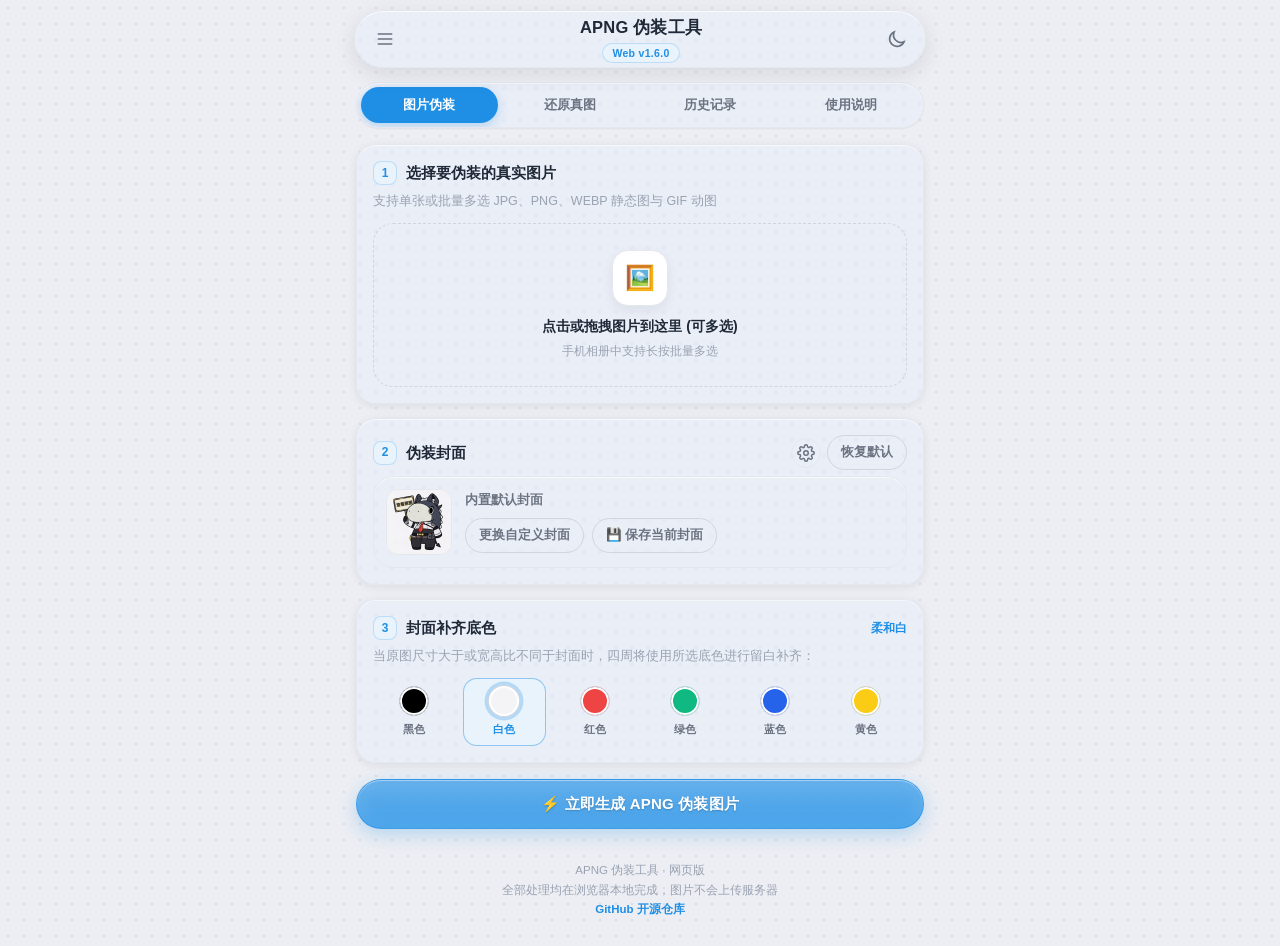
==== web/index.html @ 9ab97218 "feat(web): 高级编码添加图片改为拖拽上传框 - 高级编码输入图片改用统一的大框交互（点击或拖拽多选），与光棱解码等页一致 - 追加图片默认灰度窗口接续上一张（上限+5），列表缩略图与参数编辑" ====
﻿<!DOCTYPE html>
<html lang="zh-CN">
<head>
  <meta charset="UTF-8">
  <meta name="viewport" content="width=device-width, initial-scale=1.0, maximum-scale=1.0, user-scalable=no">
  <title>APNG 图片伪装工具 - 前端网页版</title>
  <meta name="theme-color" content="#2563EB">
  <script>
    (function () {
      var saved = null;
      try { saved = localStorage.getItem("png_web_theme"); } catch (e) {}
      var dark = saved ? saved === "dark" : window.matchMedia("(prefers-color-scheme: dark)").matches;
      document.documentElement.classList.toggle("dark", !!dark);
    })();
  </script>
  <link rel="stylesheet" href="css/style.css?v=1.6.0.3">
</head>
<body>

<div class="app-container">
  <!-- 头部 -->
  <header class="app-header">
    <div class="app-header-inner">
      <button id="btn-menu-more" class="icon-btn" aria-label="更多功能" aria-haspopup="true" aria-expanded="false">
        <svg viewBox="0 0 24 24" width="20" height="20" fill="none" stroke="currentColor" stroke-width="2" stroke-linecap="round"><path d="M4 6h16M4 12h16M4 18h16"/></svg>
      </button>
      <div class="app-head-center">
        <div class="app-title">APNG 伪装工具</div>
        <div class="app-badge">Web v1.6.0</div>
      </div>
      <div class="app-header-actions">
        <button id="btn-header-home" class="icon-btn" aria-label="回到主页" title="回到主页" hidden>
          <svg viewBox="0 0 24 24" width="20" height="20" fill="none" stroke="currentColor" stroke-width="2" stroke-linecap="round" stroke-linejoin="round"><path d="M3 10.5L12 3l9 7.5"/><path d="M5 9.5V21h14V9.5"/><path d="M10 21v-6h4v6"/></svg>
        </button>
        <button id="btn-theme" class="icon-btn" aria-label="切换夜间模式">
          <svg class="icon-sun" viewBox="0 0 24 24" width="20" height="20" fill="none" stroke="currentColor" stroke-width="2" stroke-linecap="round"><circle cx="12" cy="12" r="4"/><path d="M12 3v2m0 14v2M3 12h2m14 0h2M6.3 6.3l1.4 1.4m8.6 8.6l1.4 1.4M17.7 6.3l-1.4 1.4M7.7 17.7l-1.4 1.4"/></svg>
          <svg class="icon-moon" viewBox="0 0 24 24" width="20" height="20" fill="none" stroke="currentColor" stroke-width="2" stroke-linecap="round"><path d="M20.4 15.4A9 9 0 1 1 8.6 3.6a9 9 0 0 0 11.8 11.8z"/></svg>
        </button>
      </div>
    </div>
  </header>

  <!-- 更多功能菜单 -->
  <div id="menu-more" class="menu-sheet" hidden>
    <div class="menu-sheet-title">更多功能</div>
    <button class="menu-item" data-tab="page-split">
      <span class="menu-item-icon"><svg viewBox="0 0 24 24" width="18" height="18" fill="none" stroke="currentColor" stroke-width="2" stroke-linecap="round"><rect x="3" y="3" width="18" height="18" rx="2"/><path d="M9 3v18M15 3v18"/></svg></span>
      <span class="menu-item-text"><strong>拆解动图</strong><em>把 GIF 逐帧拆成 PNG</em></span>
    </button>
    <button class="menu-item" data-tab="page-chaos">
      <span class="menu-item-icon"><svg viewBox="0 0 24 24" width="18" height="18" fill="none" stroke="currentColor" stroke-width="2" stroke-linecap="round"><path d="M4 4h6v6H4zM14 4h6v6h-6zM4 14h6v6H4zM14 14h6v6h-6z"/></svg></span>
      <span class="menu-item-text"><strong>图片混淆</strong><em>曲线置换混淆，可无损还原</em></span>
    </button>
    <button class="menu-item" data-tab="page-clean">
      <span class="menu-item-icon"><svg viewBox="0 0 24 24" width="18" height="18" fill="none" stroke="currentColor" stroke-width="2" stroke-linecap="round" stroke-linejoin="round"><path d="M3 6h18"/><path d="M8 6V4h8v2"/><path d="M6 6l1 14h10l1-14"/><path d="M10 11v5M14 11v5"/></svg></span>
      <span class="menu-item-text"><strong>信息处理</strong><em>抹除/查看元数据与 NovelAI 提示词</em></span>
    </button>
    <button class="menu-item" data-tab="page-weathering">
      <span class="menu-item-icon"><svg viewBox="0 0 24 24" width="18" height="18" fill="none" stroke="currentColor" stroke-width="2" stroke-linecap="round" stroke-linejoin="round"><path d="M12 3c.5 2.5-1.5 4.5-3 6-1.7 1.7-3 3.2-3 5.5A6 6 0 0 0 12 21a6 6 0 0 0 6-6.5c0-2.3-1.3-3.8-3-5.5-1.5-1.5-3.5-3.5-3-6z"/></svg></span>
      <span class="menu-item-text"><strong>电子包浆</strong><em>一键做旧，仿老图泛绿噪点效果</em></span>
    </button>
    <button class="menu-item" data-tab="page-merge">
      <span class="menu-item-icon"><svg viewBox="0 0 24 24" width="18" height="18" fill="none" stroke="currentColor" stroke-width="2" stroke-linecap="round" stroke-linejoin="round"><rect x="3" y="3" width="7" height="18" rx="1.5"/><rect x="14" y="3" width="7" height="18" rx="1.5"/></svg></span>
      <span class="menu-item-text"><strong>图片处理</strong><em>拼接 / 网格 / 九宫格切图 / 覆盖 / 证件照</em></span>
    </button>
    <button class="menu-item" data-tab="page-classic">
      <span class="menu-item-icon"><svg viewBox="0 0 24 24" width="18" height="18" fill="none" stroke="currentColor" stroke-width="2" stroke-linecap="round" stroke-linejoin="round"><circle cx="12" cy="12" r="9"/><path d="M12 3a9 9 0 0 1 0 18z" fill="currentColor" stroke="none"/></svg></span>
      <span class="menu-item-text"><strong>经典幻影</strong><em>黑白幻影 / 光棱解码 / 多图阈值编码</em></span>
    </button>
    <button class="menu-item" data-tab="page-md5">
      <span class="menu-item-icon"><svg viewBox="0 0 24 24" width="18" height="18" fill="none" stroke="currentColor" stroke-width="2" stroke-linecap="round" stroke-linejoin="round"><path d="M14 3v6h6"/><path d="M14 3H6a2 2 0 0 0-2 2v14a2 2 0 0 0 2 2h12a2 2 0 0 0 2-2V9z"/><path d="M9 13h6M9 17h6"/></svg></span>
      <span class="menu-item-text"><strong>图片工具</strong><em>MD5 增改 / 图片压缩 / 格式转换</em></span>
    </button>
  </div>

  <!-- Tab 栏（主 Tab / 功能模式两种状态） -->
  <div class="tab-container">
    <div class="tab-bar" id="main-tab-bar">
      <button class="tab-btn active" data-tab="page-disguise">图片伪装</button>
      <button class="tab-btn" data-tab="page-restore">还原真图</button>
      <button class="tab-btn" data-tab="page-history">历史记录</button>
      <button class="tab-btn" data-tab="page-help">使用说明</button>
    </div>
    <div class="tab-bar feature-bar" id="feature-tab-bar" hidden>
      <div class="feature-bar-title" id="txt-feature-name"><span class="feature-name-wrap"><span class="feature-name-emoji" id="txt-feature-emoji"></span><span id="txt-feature-text">功能</span></span></div>
      <div class="segmented feature-sub-tabs" id="merge-sub-tabs" hidden>
        <button class="segmented-btn" data-sub="merge">图片拼接</button>
        <button class="segmented-btn" data-sub="gridmerge">网格拼接</button>
        <button class="segmented-btn" data-sub="grid">九宫格切图</button>
        <button class="segmented-btn" data-sub="overlay">覆盖图片</button>
        <button class="segmented-btn" data-sub="idphoto">相片处理</button>
        <button class="segmented-btn" data-sub="md5hash">MD5 哈希</button>
        <button class="segmented-btn" data-sub="imgcompress">图片压缩</button>
        <button class="segmented-btn" data-sub="imgconvert">格式转换</button>
        <button class="segmented-btn" data-clsub="mirage">经典幻影</button>
        <button class="segmented-btn" data-clsub="encode">光棱制作</button>
        <button class="segmented-btn" data-clsub="decode">光棱解码</button>
        <button class="segmented-btn" data-clsub="advanced">高级编码</button>
      </div>
    </div>
  </div>

  <!-- 内容区 -->
  <main class="content-area">

    <!-- PAGE 1: 图片伪装 -->
    <section id="page-disguise" class="tab-page active">
      <!-- 1. 选择真实图片 -->
      <div class="card">
        <div class="card-title"><span class="step-badge">1</span><span class="title-text">选择要伪装的真实图片</span></div>
        <div class="card-desc">支持单张或批量多选 JPG、PNG、WEBP 静态图与 GIF 动图</div>
        <div class="upload-box" id="box-src-upload">
          <input type="file" id="input-src-images" accept="image/*" multiple style="display: none;">
          <div class="upload-icon">🖼️</div>
          <div class="upload-text">点击或拖拽图片到这里 (可多选)</div>
          <div class="upload-hint">手机相册中支持长按批量多选</div>
          <img id="img-src-preview" class="file-preview-img" alt="原图预览">
        </div>
        <div id="badge-src-info" class="file-info-badge"></div>
      </div>

      <!-- 2. 伪装封面设置 -->
      <div class="card">
        <div class="card-title">
          <span class="step-badge">2</span>
          <span class="title-text">伪装封面</span>
          <span class="title-actions">
            <button id="btn-cover-settings" class="icon-btn-sm" aria-label="封面设置" aria-haspopup="true" aria-expanded="false" title="封面设置">
              <svg viewBox="0 0 24 24" width="18" height="18" fill="none" stroke="currentColor" stroke-width="2" stroke-linecap="round" stroke-linejoin="round"><circle cx="12" cy="12" r="3"/><path d="M19.4 15a1.65 1.65 0 0 0 .33 1.82l.06.06a2 2 0 1 1-2.83 2.83l-.06-.06a1.65 1.65 0 0 0-1.82-.33 1.65 1.65 0 0 0-1 1.51V21a2 2 0 0 1-4 0v-.09A1.65 1.65 0 0 0 9 19.4a1.65 1.65 0 0 0-1.82.33l-.06.06a2 2 0 1 1-2.83-2.83l.06-.06a1.65 1.65 0 0 0 .33-1.82 1.65 1.65 0 0 0-1.51-1H3a2 2 0 0 1 0-4h.09A1.65 1.65 0 0 0 4.6 9a1.65 1.65 0 0 0-.33-1.82l-.06-.06a2 2 0 1 1 2.83-2.83l.06.06a1.65 1.65 0 0 0 1.82.33H9a1.65 1.65 0 0 0 1-1.51V3a2 2 0 0 1 4 0v.09a1.65 1.65 0 0 0 1 1.51 1.65 1.65 0 0 0 1.82-.33l.06-.06a2 2 0 1 1 2.83 2.83l-.06.06a1.65 1.65 0 0 0-.33 1.82V9a1.65 1.65 0 0 0 1.51 1H21a2 2 0 0 1 0 4h-.09a1.65 1.65 0 0 0-1.51 1z"/></svg>
            </button>
            <button id="btn-reset-cover" class="btn-outline">恢复默认</button>
          </span>
        </div>
        <div class="cover-row">
          <img id="img-cover-thumb" class="cover-thumb" src="assets/default_cover.png" alt="封面">
          <div class="cover-info">
            <div id="txt-cover-status" class="cover-status">内置默认封面</div>
            <div class="cover-btns">
              <input type="file" id="input-custom-cover" accept="image/*" style="display: none;">
              <button id="btn-pick-cover" class="btn-outline">更换自定义封面</button>
              <button id="btn-save-cover" class="btn-outline">💾 保存当前封面</button>
            </div>
          </div>
        </div>

        <!-- 封面设置浮层 -->
        <div id="cover-settings-pop" class="cover-settings-pop" hidden>
          <div class="cover-settings-head">
            <span class="cover-settings-title">封面设置</span>
            <button id="btn-cover-settings-close" class="icon-btn-sm" aria-label="关闭" title="关闭">
              <svg viewBox="0 0 24 24" width="16" height="16" fill="none" stroke="currentColor" stroke-width="2.2" stroke-linecap="round"><path d="M6 6l12 12M18 6L6 18"/></svg>
            </button>
          </div>
          <div class="switch-row">
            <span class="switch-row-text">
              <span class="switch-row-title">防吞<button type="button" class="switch-row-badge" id="btn-anti-swallow-info" title="查看实现原理">测试功能</button></span>
              <span class="switch-row-desc">让每次生成的封面略有不同，降低被聊天软件判重"吞图"的概率。若无效请去 GitHub 仓库反馈。</span>
            </span>
            <span class="switch">
              <input type="checkbox" id="chk-anti-swallow">
              <span class="switch-slider"></span>
            </span>
          </div>
          <div class="switch-row">
            <span class="switch-row-text">
              <span class="switch-row-title">保留原图元数据</span>
              <span class="switch-row-desc">保留 EXIF 拍摄信息 / 位置 / NovelAI 提示词参数（默认去除）。</span>
            </span>
            <span class="switch">
              <input type="checkbox" id="chk-keep-meta">
              <span class="switch-slider"></span>
            </span>
          </div>
        </div>
      </div>

      <!-- 3. 补齐底色设置 -->
      <div class="card">
        <div class="card-title">
          <span class="step-badge">3</span>
          <span class="title-text">封面补齐底色</span>
          <span id="txt-selected-color-name" style="color: var(--primary); font-size: 12px; font-weight: 700;">柔和白</span>
        </div>
        <div class="card-desc">当原图尺寸大于或宽高比不同于封面时，四周将使用所选底色进行留白补齐：</div>
        <div class="color-selector">
          <div class="color-item" data-color="#000000" data-name="纯黑色" data-key="black">
            <div class="color-dot" style="background: #000000;"></div>
            <div class="color-label">黑色</div>
          </div>
          <div class="color-item selected" data-color="#f4f4f6" data-name="柔和白" data-key="white">
            <div class="color-dot" style="background: #f4f4f6;"></div>
            <div class="color-label">白色</div>
          </div>
          <div class="color-item" data-color="#EF4444" data-name="喜庆红" data-key="red">
            <div class="color-dot" style="background: #EF4444;"></div>
            <div class="color-label">红色</div>
          </div>
          <div class="color-item" data-color="#10B981" data-name="护眼绿" data-key="green">
            <div class="color-dot" style="background: #10B981;"></div>
            <div class="color-label">绿色</div>
          </div>
          <div class="color-item" data-color="#2563EB" data-name="经典蓝" data-key="blue">
            <div class="color-dot" style="background: #2563EB;"></div>
            <div class="color-label">蓝色</div>
          </div>
          <div class="color-item" data-color="#FACC15" data-name="明亮黄" data-key="yellow">
            <div class="color-dot" style="background: #FACC15;"></div>
            <div class="color-label">黄色</div>
          </div>
        </div>
      </div>

      <!-- 伪装按钮 -->
      <button id="btn-do-disguise" class="btn-primary-large">⚡ 立即生成 APNG 伪装图片</button>

      <!-- 伪装结果展示 -->
      <div id="card-disguise-result" class="card result-card">
        <div class="card-title" id="txt-disguise-title">🎉 伪装生成成功 (双重视角预览)</div>
        <div class="preview-grid">
          <div class="preview-box">
            <div class="preview-box-title">对方视角(聊天列表/缩略图)</div>
            <img id="img-result-cover" class="preview-img" alt="对方视角">
          </div>
          <div class="preview-box">
            <div class="preview-box-title">真实内容(点开/还原所见)</div>
            <img id="img-result-real" class="preview-img" alt="真实内容">
          </div>
        </div>
        <div id="txt-disguise-summary" class="card-desc" style="margin-top: 10px; margin-bottom: 0;"></div>
        <div class="action-row">
          <button id="btn-download-disguise" class="btn-primary-large" style="margin-top: 0;">💾 全部下载保存</button>
          <button id="btn-share-disguise" class="btn-outline">🚀 调用系统分享</button>
        </div>
      </div>
    </section>

    <!-- PAGE 2: 还原真图 -->
    <section id="page-restore" class="tab-page">
      <div class="card">
        <div class="card-title"><span class="step-badge">1</span><span class="title-text">选择收到的伪装图片</span></div>
        <div class="card-desc">选择在聊天软件中保存下来的伪装 .png 文件进行提取还原</div>
        <div class="upload-box" id="box-restore-upload">
          <input type="file" id="input-restore-images" accept="image/*" multiple style="display: none;">
          <div class="upload-icon">🔍</div>
          <div class="upload-text">点击或拖拽伪装文件到这里</div>
          <div class="upload-hint">支持一次性选择多个伪装图片文件批量提取</div>
          <img id="img-restore-src-preview" class="file-preview-img" alt="已选预览">
        </div>
        <div id="badge-restore-info" class="file-info-badge"></div>
      </div>

      <!-- 还原按钮 -->
      <button id="btn-do-restore" class="btn-primary-large">🔍 立即还原真实图片 / 动图</button>

      <!-- 还原结果展示 -->
      <div id="card-restore-result" class="card result-card">
        <div class="card-title" id="txt-restore-title">✨ 成功提取还原真实图片</div>
        <div style="text-align: center; margin-top: 10px;">
          <img id="img-restored-preview" class="preview-img zoomable" style="height: 200px;" alt="还原真图" title="点击查看大图">
        </div>
        <div id="txt-restore-summary" class="card-desc" style="margin-top: 10px; margin-bottom: 0;"></div>
        <div class="action-row">
          <button id="btn-download-restored" class="btn-primary-large" style="margin-top: 0;">💾 全部下载到本地</button>
          <button id="btn-share-restored" class="btn-outline">🚀 调用系统分享</button>
        </div>

        <!-- 附带：伪装图封面 -->
        <div id="restore-cover-section" class="restore-cover-section">
          <div class="restore-cover-head">
            <span class="restore-cover-title">伪装封面</span>
            <span class="restore-cover-hint">这张伪装图对外显示的封面图 · 点图可看大图</span>
          </div>
          <div class="restore-cover-body">
            <img id="img-restore-cover" class="restore-cover-thumb zoomable" alt="伪装封面" title="点击查看大图">
            <button id="btn-download-cover" class="btn-outline">💾 保存封面图</button>
          </div>
        </div>
      </div>
    </section>

    <!-- PAGE 3: 拆解动图 -->
    <section id="page-split" class="tab-page">
      <div class="card">
        <div class="card-title"><span class="step-badge">1</span><span class="title-text">拆解 GIF 动图</span></div>
        <div class="card-desc">将 GIF 动图逐帧拆解为 PNG 图片，可一键保存全部帧</div>
        <div class="upload-box" id="box-split-upload">
          <input type="file" id="input-split-images" accept="image/gif,.gif" multiple style="display: none;">
          <div class="upload-icon">🎞️</div>
          <div class="upload-text">点击或拖拽 GIF 动图到这里</div>
          <div class="upload-hint">支持一次性选择多个 GIF 动图批量拆解</div>
          <img id="img-split-src-preview" class="file-preview-img" alt="动图预览">
        </div>
        <div id="badge-split-info" class="file-info-badge"></div>
      </div>

      <button id="btn-do-split" class="btn-primary-large">✂️ 立即拆解 GIF 动图</button>

      <div id="card-split-result" class="card result-card">
        <div class="card-title" id="txt-split-title">✂️ 动图拆解完成</div>
        <div id="split-frame-grid" class="split-frame-grid"></div>
        <div id="txt-split-summary" class="card-desc" style="margin-top: 10px; margin-bottom: 0;"></div>
        <div class="action-row">
          <button id="btn-download-split" class="btn-primary-large" style="margin-top: 0;">💾 一键保存全部帧</button>
        </div>
      </div>
    </section>

    <!-- PAGE 4: 历史记录 -->
    <section id="page-history" class="tab-page">
      <div class="card">
        <div class="card-title">
          <span class="title-text">本地离线缓存管理</span>
          <span class="title-actions">
            <button id="btn-select-history" class="btn-outline">选择</button>
            <button id="btn-clear-history" class="btn-outline btn-outline-danger">清空所有记录</button>
          </span>
        </div>
        <div id="txt-history-stat" class="card-desc" style="margin-bottom: 0;">当前已记录 0 个文件 (占用 0 B 浏览器本地存储)</div>
      </div>

      <div id="list-history-container">
        <!-- 动态渲染历史列表 -->
      </div>

      <div id="history-selection-bar" class="history-selection-bar" hidden>
        <span id="txt-history-selected" class="history-selection-text">已选 0 项</span>
        <div class="history-selection-actions">
          <button id="btn-history-select-all" class="btn-outline">全选</button>
          <button id="btn-history-delete-selected" class="btn-outline btn-outline-danger">删除所选</button>
          <button id="btn-history-select-cancel" class="btn-outline">取消</button>
        </div>
      </div>
    </section>

    <!-- PAGE 5: 使用说明 -->
    <section id="page-help" class="tab-page">
      <div class="card">
        <div class="card-title"><span class="title-text">开发者与开源项目</span></div>
        <div class="card-desc" style="margin-top: 6px;">
          本项目由 Zeraphyms 所制<br>
          GitHub 仓库: <a href="https://github.com/Zeraphyms/PNG-phantom-tank" target="_blank" style="color: #2563EB;">https://github.com/Zeraphyms/PNG-phantom-tank</a>
        </div>
      </div>

      <div class="card">
        <div class="card-title"><span class="title-text">工作原理</span></div>
        <div class="card-desc" style="margin-top: 6px; line-height: 1.6;">
          本工具采用 <strong>APNG (Animated Portable Network Graphics) 特殊隐写机制</strong>：<br>
          • <strong>默认静止帧 (IDAT)</strong>：写入伪装封面图片。<br>
          • <strong>隐藏动画帧 (fcTL+fdAT)</strong>：写入你的真实原图或动态 GIF。<br>
          • 聊天软件在相册缩略列表中只能看到封面；对方点开或使用本工具点击「还原真图」即可查看和提取完整真实内容。
        </div>
      </div>

      <div class="card">
        <div class="card-title" style="color: var(--danger);"><span class="title-text">发送到 QQ / 微信重要提醒</span></div>
        <div class="card-desc" style="margin-top: 6px; line-height: 1.6; color: #475569;">
          • QQ/微信以默认「普通图片」方式发送会进行二次有损转码，剔除动画扩展帧导致隐藏内容丢失！<br>
          • <strong>正确发送方式</strong>：<br>
          1. 手机 QQ 发图时务必勾选<strong>【原图】</strong>；或点击加号以<strong>【文件】</strong>形式发送 .png 文件。<br>
          2. 对方保存文件后打开本网页点击「还原真图」，即可无损提取出原图 / 动图！
        </div>
      </div>

      <div class="card">
        <div class="card-title"><span class="title-text">纯本地安全与隐私</span></div>
        <div class="card-desc" style="margin-top: 6px; color: #059669;">
          • 100% 纯本地浏览器端处理，所有图片合成与还原均在您的手机/电脑内存中完成，<strong>绝不上载任何外部服务器</strong>，安全保密。
        </div>
      </div>
    </section>

    <!-- PAGE 6: 图片混淆 -->
    <section id="page-chaos" class="tab-page">
      <div class="card">
        <div class="card-title">
          <span class="step-badge">1</span>
          <span class="title-text">选择图片</span>
          <span class="title-actions">
            <button id="btn-chaos-mode" class="btn-outline">切换多图模式</button>
          </span>
        </div>
        <div class="card-desc">支持 JPG、PNG、WEBP 等常见格式，超过 2000 万像素或单边超 6000 像素会自动等比缩小</div>
        <label class="meta-toggle" id="wrap-chaos-noscale">
          <input type="checkbox" id="chk-chaos-noscale">
          <span class="meta-toggle-text"><span class="warn-badge">!</span>不缩小（按原图尺寸处理）：超大图会占用大量内存，可能导致浏览器卡顿甚至崩溃，请谨慎选择</span>
        </label>
        <div class="upload-box" id="box-chaos-upload">
          <input type="file" id="input-chaos-image" accept="image/*" style="display: none;">
          <div class="upload-icon">🌀</div>
          <div class="upload-text">点击或拖拽图片到这里</div>
          <div class="upload-hint">处理全程在本地浏览器完成，不上传任何服务器</div>
          <img id="img-chaos-preview" class="file-preview-img" alt="原图预览">
        </div>
        <div id="badge-chaos-info" class="file-info-badge"></div>
      </div>

      <div class="card">
        <div class="card-title"><span class="step-badge">2</span><span class="title-text">处理方式</span></div>
        <div class="card-desc">混淆可叠加多次；若图片被混淆过，需要相同次数的解混淆才能还原</div>
        <div class="segmented" id="chaos-mode-group" role="group" aria-label="处理方式">
          <button class="segmented-btn active" data-mode="enc">混淆</button>
          <button class="segmented-btn" data-mode="dec">解混淆</button>
        </div>
        <div class="chaos-preview-row" id="chaos-single-preview-row">
          <div class="chaos-preview-box">
            <div class="chaos-preview-title" id="txt-chaos-label-out">处理结果</div>
            <div class="chaos-preview-frame">
              <img id="img-chaos-out" class="preview-img zoomable" alt="处理结果" title="点击查看大图" hidden>
              <span class="chaos-preview-empty" id="chaos-empty-out">待处理</span>
            </div>
          </div>
        </div>
        <div class="action-row">
          <button id="btn-chaos-run" class="btn-primary-large" style="margin-top: 0;">🌀 立即处理</button>
          <button id="btn-chaos-reset" class="btn-outline" style="flex: 0 0 auto;">还原为原图</button>
        </div>
        <div id="txt-chaos-summary" class="card-desc" style="margin-top: 10px; margin-bottom: 0;"></div>
        <div class="action-row" id="chaos-result-actions" style="display: none;">
          <button id="btn-chaos-download" class="btn-primary-large" style="margin-top: 0;">💾 保存结果图片</button>
        </div>
      </div>

      <div class="card" id="card-chaos-batch" style="display: none;">
        <div class="card-title" id="txt-chaos-batch-title">🌀 多图批量处理结果</div>
        <div id="chaos-batch-grid" class="split-frame-grid"></div>
        <div id="txt-chaos-batch-summary" class="card-desc" style="margin-top: 10px; margin-bottom: 0;"></div>
        <div class="action-row">
          <button id="btn-chaos-batch-download" class="btn-primary-large" style="margin-top: 0;">💾 一键保存全部结果</button>
        </div>
      </div>
    </section>

    <!-- PAGE 7: 清除信息 -->
    <section id="page-clean" class="tab-page">
      <div class="card">
        <div class="card-title"><span class="step-badge">1</span><span class="title-text">选择图片</span></div>
        <div class="card-desc">支持 JPG、PNG、WEBP 等常见格式，可多选 / 多张拖入；下方「信息清除」与「信息查看」共用这里的图片</div>
        <div class="upload-box" id="box-clean-upload">
          <input type="file" id="input-clean-image" accept="image/*" multiple style="display: none;">
          <div class="upload-icon">🧹</div>
          <div class="upload-text">点击或拖拽图片到这里</div>
          <div class="upload-hint">处理全程在本地浏览器完成，不上传任何服务器</div>
          <img id="img-clean-preview" class="file-preview-img" alt="原图预览">
        </div>
        <div id="badge-clean-info" class="file-info-badge"></div>
      </div>

      <div class="card">
        <div class="card-title"><span class="step-badge">2</span><span class="title-text">信息清除</span></div>
        <div class="card-desc">移除图片中的 EXIF 拍摄信息、GPS 位置、NovelAI 提示词参数等隐藏信息，输出一张干净的图片（画面内容不变）。</div>
        <div class="action-row">
          <button id="btn-clean-run" class="btn-primary-large" style="margin-top: 0;">🧹 立即清除信息</button>
        </div>
        <div id="txt-clean-summary" class="card-desc" style="margin-top: 10px; margin-bottom: 0;"></div>
        <div class="action-row" id="clean-result-actions" style="display: none;">
          <button id="btn-clean-download" class="btn-primary-large" style="margin-top: 0;">💾 全部下载保存</button>
        </div>
      </div>

      <div class="card">
        <div class="card-title"><span class="step-badge">3</span><span class="title-text">信息查看</span></div>
        <div class="card-desc">解析图片里隐藏的 EXIF 拍摄信息与 GPS 位置（浏览器本地解析，不上传）。选中图片后自动刷新。</div>
        <div id="meta-view-result"></div>
      </div>

      <div class="card">
        <div class="card-title"><span class="step-badge">4</span><span class="title-text">信息写入（EXIF 伪造）</span></div>
        <div class="card-desc">对第 1 步选中的【第一张图片】写入自定义元数据（写入方式与真实相机一致，「信息查看」无法区分）。用途：给自己的图填假位置 / 假时间，避免真实行踪泄露。留空的字段不写入。另有部分专业参数（快门 APEX / 光圈 APEX / 测光 / 闪光灯 / EXIF 版本等）按所选模板自动写入，无需手动填。</div>
        <div class="ew-slider-row">
          <span class="ew-slider-label">模板</span>
          <div class="segmented merge-radius-mode" id="exif-template-group" role="group" aria-label="写入模板">
            <button class="segmented-btn active" data-tpl="portrait">竖拍模板</button>
            <button class="segmented-btn" data-tpl="landscape">横拍模板</button>
          </div>
        </div>
        <div class="ov-text-row">
          <span class="ew-slider-label">相机品牌</span>
          <input type="text" id="exif-make" class="ov-text-input" maxlength="40">
        </div>
        <div class="ov-text-row">
          <span class="ew-slider-label">相机型号</span>
          <input type="text" id="exif-model" class="ov-text-input" maxlength="60">
        </div>
        <div class="ov-text-row">
          <span class="ew-slider-label">镜头型号</span>
          <input type="text" id="exif-lens" class="ov-text-input" maxlength="80">
        </div>
        <div class="ew-slider-row">
          <span class="ew-slider-label">曝光时间</span>
          <input type="text" id="exif-exposure" class="ov-text-input" inputmode="decimal" placeholder="如 1/100 或 0.01" style="flex: 1; min-width: 0;" maxlength="20">
        </div>
        <div class="ew-slider-row">
          <span class="ew-slider-label">光圈 F</span>
          <input type="text" id="exif-fnumber" class="ov-text-input" inputmode="decimal" placeholder="如 1.6" style="flex: 1; min-width: 0;" maxlength="10">
        </div>
        <div class="ew-slider-row">
          <span class="ew-slider-label">ISO</span>
          <input type="text" id="exif-iso" class="ov-text-input" inputmode="numeric" placeholder="如 196" style="flex: 1; min-width: 0;" maxlength="6">
        </div>
        <div class="ew-slider-row">
          <span class="ew-slider-label">焦距 mm</span>
          <input type="text" id="exif-focal" class="ov-text-input" inputmode="decimal" placeholder="如 6.06" style="flex: 1; min-width: 0;" maxlength="10">
        </div>
        <div class="ov-text-row">
          <span class="ew-slider-label">拍摄时间</span>
          <input type="text" id="exif-datetime" class="ov-text-input" placeholder="格式 2026:11:04 12:00:00（留空 = 自动填当前时间）" maxlength="19">
        </div>
        <div class="ov-text-row">
          <span class="ew-slider-label">修改时间</span>
          <input type="text" id="exif-modify" class="ov-text-input" placeholder="留空 = 同拍摄时间" maxlength="19">
        </div>
        <div class="ew-slider-row">
          <span class="ew-slider-label">纬度</span>
          <input type="text" id="exif-lat" class="ov-text-input" inputmode="decimal" placeholder="如 31.2304（留空不写 GPS）" style="flex: 1; min-width: 0;">
        </div>
        <div class="ew-slider-row">
          <span class="ew-slider-label">经度</span>
          <input type="text" id="exif-lon" class="ov-text-input" inputmode="decimal" placeholder="如 121.4737（负数=南/西半球）" style="flex: 1; min-width: 0;">
        </div>
        <div class="action-row" style="margin-top: 12px;">
          <button id="btn-exif-write" class="btn-primary-large" style="margin-top: 0;">✍️ 写入并保存</button>
        </div>
        <div id="txt-exif-result" class="card-desc" style="margin-top: 10px; margin-bottom: 0;"></div>
      </div>
    </section>

    <!-- PAGE 8: 电子包浆 -->
    <section id="page-weathering" class="tab-page">
      <div class="card">
        <div class="card-title"><span class="step-badge">1</span><span class="title-text">选择图片</span></div>
        <div class="card-desc">支持 JPG、PNG、WEBP 等常见格式，做旧处理（噪点 / 泛绿 / 压缩 / 缩放）全程在本地完成</div>
        <div class="upload-box" id="box-ew-upload">
          <input type="file" id="input-ew-image" accept="image/*" style="display: none;">
          <div class="upload-icon">🏺</div>
          <div class="upload-text">点击或拖拽图片到这里</div>
          <div class="upload-hint">包浆效果仿老图，不可逆，请保留好原图</div>
          <img id="img-ew-preview" class="file-preview-img" alt="原图预览">
        </div>
        <div id="badge-ew-info" class="file-info-badge"></div>
      </div>

      <div class="card">
        <div class="card-title"><span class="step-badge">2</span><span class="title-text">包浆模式与参数</span></div>
        <div class="card-desc">官窑效果更自然（逐像素 YUV 误差累积，慢）；民窑速度更快（矩阵混合，效果生硬一些）</div>
        <div class="segmented" id="ew-mode-group" role="group" aria-label="包浆模式">
          <button class="segmented-btn active" data-mode="classic">官窑 (慢·效果好)</button>
          <button class="segmented-btn" data-mode="ng">民窑 (快)</button>
        </div>
        <div class="segmented" id="ew-preset-group" role="group" aria-label="包浆程度" style="margin-top: 10px;">
          <button class="segmented-btn" data-preset="low">元青花</button>
          <button class="segmented-btn active" data-preset="medium">唐三彩</button>
          <button class="segmented-btn" data-preset="high">兵马俑</button>
          <button class="segmented-btn" data-preset="custom">自定义朝代</button>
        </div>

        <div class="ew-slider-row">
          <span class="ew-slider-label">噪点</span>
          <input type="range" id="ew-slider-noise" class="ew-slider" min="0" max="0.2" step="0.005" value="0.02">
          <span class="ew-slider-val" id="ew-val-noise">2%</span>
        </div>
        <div class="ew-slider-row">
          <span class="ew-slider-label">泛绿</span>
          <input type="range" id="ew-slider-green" class="ew-slider" min="0" max="0.3" step="0.005" value="0.1">
          <span class="ew-slider-val" id="ew-val-green">10%</span>
        </div>
        <div class="ew-slider-row">
          <span class="ew-slider-label">压缩</span>
          <input type="range" id="ew-slider-quality" class="ew-slider" min="0" max="0.95" step="0.01" value="0.85">
          <span class="ew-slider-val" id="ew-val-quality">85%</span>
        </div>
        <div class="ew-slider-row">
          <span class="ew-slider-label">缩放</span>
          <input type="range" id="ew-slider-scale" class="ew-slider" min="0.1" max="1" step="0.05" value="1">
          <span class="ew-slider-val" id="ew-val-scale">100%</span>
        </div>

        <label class="meta-toggle">
          <input type="checkbox" id="chk-ew-watermark">
          <span class="meta-toggle-text">添加水印（右下角叠知乎/微博/贴吧/头条标识，图片需 ≥240×120）</span>
        </label>

        <div class="action-row" style="margin-top: 12px;">
          <button id="btn-ew-run" class="btn-primary-large" style="margin-top: 0;">🏺 立即包浆</button>
          <button id="btn-ew-revert" class="btn-outline" style="flex: 0 0 auto;">还原为原图</button>
        </div>
        <div id="txt-ew-summary" class="card-desc" style="margin-top: 10px; margin-bottom: 0;"></div>
      </div>

      <div class="card" id="card-ew-result" style="display: none;">
        <div class="card-title" id="txt-ew-result-title">🏺 包浆完成</div>
        <div class="chaos-preview-row">
          <div class="chaos-preview-box">
            <div class="chaos-preview-title">包浆成品</div>
            <div class="chaos-preview-frame">
              <img id="img-ew-out" class="preview-img zoomable" alt="包浆成品" title="点击查看大图" hidden>
              <span class="chaos-preview-empty" id="ew-empty-out">待处理</span>
            </div>
          </div>
        </div>
        <div class="action-row">
          <button id="btn-ew-download" class="btn-primary-large" style="margin-top: 0;">💾 保存包浆图片</button>
        </div>
      </div>
    </section>

    <!-- PAGE 9: 图片处理（拼接 / 九宫格切图） -->
    <section id="page-merge" class="tab-page">
      <!-- 子面板 1: 图片拼接 -->
      <div id="panel-merge-merge" class="merge-sub-panel">
      <div class="card">
        <div class="card-title"><span class="step-badge">1</span><span class="title-text">选择图片</span></div>
        <div class="card-desc">支持 JPG、PNG、WEBP 等常见格式，可多选 / 多张拖入，按选择顺序拼接</div>
        <div class="upload-box" id="box-merge-upload">
          <input type="file" id="input-merge-image" accept="image/*" multiple style="display: none;">
          <div class="upload-icon">🧩</div>
          <div class="upload-text">点击或拖拽图片到这里 (可多选)</div>
          <div class="upload-hint">拼接全程在本地浏览器完成，不上传任何服务器</div>
          <img id="img-merge-preview" class="file-preview-img" alt="原图预览">
        </div>
        <div id="badge-merge-info" class="file-info-badge"></div>
        <div id="merge-file-list" class="merge-file-list"></div>
      </div>

      <div class="card">
        <div class="card-title"><span class="step-badge">2</span><span class="title-text">拼接设置</span></div>
        <div class="segmented" id="merge-direction-group" role="group" aria-label="拼接方向">
          <button class="segmented-btn active" data-dir="v">竖向拼接</button>
          <button class="segmented-btn" data-dir="h">横向拼接</button>
        </div>

        <div class="ew-slider-row">
          <span class="ew-slider-label">间距</span>
          <input type="range" id="merge-slider-gap" class="ew-slider" min="0" max="200" step="1" value="0">
          <span class="ew-slider-val" id="merge-val-gap">0px</span>
        </div>
        <div class="ew-slider-row">
          <span class="ew-slider-label">边距</span>
          <input type="range" id="merge-slider-margin" class="ew-slider" min="0" max="200" step="1" value="0">
          <span class="ew-slider-val" id="merge-val-margin">0px</span>
        </div>
        <div class="ew-slider-row">
          <span class="ew-slider-label">圆角</span>
          <input type="range" id="merge-slider-radius" class="ew-slider" min="0" max="150" step="1" value="0">
          <span class="ew-slider-val" id="merge-val-radius">0px</span>
          <div class="segmented merge-radius-mode" id="merge-radius-mode-group" role="group" aria-label="圆角应用对象">
            <button class="segmented-btn active" data-radius-mode="each">单图</button>
            <button class="segmented-btn" data-radius-mode="whole">整图</button>
          </div>
        </div>

        <div class="ew-slider-row">
          <span class="ew-slider-label">背景</span>
          <div class="merge-bg-row" id="merge-bg-group">
            <button class="merge-bg-btn" data-bg="#FFFFFF" style="background:#FFFFFF;" title="白"></button>
            <button class="merge-bg-btn" data-bg="#000000" style="background:#000000;" title="黑"></button>
            <button class="merge-bg-btn" data-bg="#F5F5F5" style="background:#F5F5F5;" title="浅灰"></button>
            <button class="merge-bg-btn" data-bg="#2B2B2B" style="background:#2B2B2B;" title="深灰"></button>
            <button class="merge-bg-btn active" data-bg="transparent" style="background-image:linear-gradient(45deg,#ccc 25%,transparent 25%,transparent 75%,#ccc 75%),linear-gradient(45deg,#ccc 25%,transparent 25%,transparent 75%,#ccc 75%);background-size:8px 8px;background-position:0 0,4px 4px;" title="透明"></button>
          </div>
        </div>

        <div class="card-desc" style="margin-top: 12px;">尺寸对齐（竖拼统一宽度 / 横拼统一高度）</div>
        <div class="segmented" id="merge-unify-group" role="group" aria-label="尺寸对齐" style="margin-top: 6px;">
          <button class="segmented-btn" data-unify="none">原始尺寸</button>
          <button class="segmented-btn" data-unify="min">最小化</button>
          <button class="segmented-btn active" data-unify="max">最大化</button>
        </div>
        <div class="card-desc" style="margin-top: 6px; font-size: 11.5px;">
          最小化：以最小的宽度/高度为基准统一缩小，避免放大导致模糊；最大化：以最大的为基准统一放大，尺寸更整齐（分辨率接近时推荐）
        </div>
      </div>

      <div class="card" id="card-merge-result" style="display: none;">
        <div class="card-title">🧩 拼接预览</div>
        <div class="card-desc" id="txt-merge-summary">调整参数实时更新</div>
        <div class="merge-preview-frame">
          <canvas id="canvas-merge-out" class="merge-preview-canvas" hidden></canvas>
          <span class="chaos-preview-empty" id="merge-empty-out">待拼接</span>
        </div>
        <div class="action-row">
          <button id="btn-merge-download" class="btn-primary-large" style="margin-top: 0;">💾 保存拼接图片</button>
        </div>
      </div>
      </div>

      <!-- 子面板 1.5: 网格拼接 -->
      <div id="panel-merge-gridmerge" class="merge-sub-panel" hidden>
        <div class="card">
          <div class="card-title"><span class="step-badge">1</span><span class="title-text">选择图片</span></div>
          <div class="card-desc">可多选 / 多张拖入，网格排列顺序 = 列表顺序（1→行优先填入），可拖拽调整</div>
          <div class="upload-box" id="box-gm-upload">
            <input type="file" id="input-gm-image" accept="image/*" multiple style="display: none;">
            <div class="upload-icon">🔲</div>
            <div class="upload-text">点击或拖拽图片到这里 (可多选)</div>
            <div class="upload-hint">处理全程在本地浏览器完成，不上传任何服务器</div>
            <img id="img-gm-preview" class="file-preview-img" alt="原图预览">
          </div>
          <div id="badge-gm-info" class="file-info-badge"></div>
          <div id="gm-file-list" class="merge-file-list"></div>
        </div>

        <div class="card">
          <div class="card-title"><span class="step-badge">2</span><span class="title-text">网格设置</span>
            <span class="title-actions">
              <div class="segmented merge-radius-mode" id="gm-orient-group" role="group" aria-label="切图方向">
                <button class="segmented-btn active" data-orient="h">横切</button>
                <button class="segmented-btn" data-orient="v">竖切</button>
              </div>
            </span>
          </div>

          <div class="card-desc">选择等分份数，再点击格子间的边缘合并出想要的拼版（L 形不可合并）</div>
          <div class="segmented" id="gm-divide-group" role="group" aria-label="等分份数">
            <button class="segmented-btn" data-divide="2">2 份</button>
            <button class="segmented-btn" data-divide="4">4 份</button>
            <button class="segmented-btn active" data-divide="6">6 份</button>
            <button class="segmented-btn" data-divide="8">8 份</button>
            <button class="segmented-btn" data-divide="9">9 份</button>
            <button class="segmented-btn" data-divide="16">16 份</button>
          </div>

          <div class="gm-editor-wrap" id="gm-editor-wrap">
            <div class="gm-mode-row">
              <div class="segmented merge-radius-mode" id="gm-tool-group" role="group" aria-label="编辑模式">
                <button class="segmented-btn active" data-tool="merge">合并模式</button>
                <button class="segmented-btn" data-tool="split">细分模式</button>
              </div>
              <span class="gm-mode-hint" id="txt-gm-mode-hint">先点一个块，再点相邻块合并</span>
            </div>
            <div id="gm-editor-grid" class="gm-editor-grid"></div>
            <div id="gm-split-pop" class="gm-split-pop" hidden></div>
            <div class="gm-editor-tip"><button type="button" id="btn-gm-undo" class="gm-reset-btn">撤回</button> · <button type="button" id="btn-gm-reset" class="gm-reset-btn">重置布局</button></div>
          </div>

          <div class="ew-slider-row">
            <span class="ew-slider-label">间距</span>
            <input type="range" id="gm-slider-gap" class="ew-slider" min="0" max="100" step="1" value="0">
            <span class="ew-slider-val" id="gm-val-gap">0px</span>
          </div>
          <div class="ew-slider-row">
            <span class="ew-slider-label">外边框</span>
            <input type="range" id="gm-slider-margin" class="ew-slider" min="0" max="100" step="1" value="0">
            <span class="ew-slider-val" id="gm-val-margin">0px</span>
          </div>
          <div class="ew-slider-row">
            <span class="ew-slider-label">圆角</span>
            <input type="range" id="gm-slider-radius" class="ew-slider" min="0" max="100" step="1" value="0">
            <span class="ew-slider-val" id="gm-val-radius">0px</span>
          </div>

          <div class="ew-slider-row">
            <span class="ew-slider-label">背景</span>
            <div class="merge-bg-row" id="gm-bg-group">
              <button class="merge-bg-btn active" data-bg="#FFFFFF" style="background:#FFFFFF;" title="白"></button>
              <button class="merge-bg-btn" data-bg="#000000" style="background:#000000;" title="黑"></button>
              <button class="merge-bg-btn" data-bg="#F5F5F5" style="background:#F5F5F5;" title="浅灰"></button>
              <button class="merge-bg-btn" data-bg="#2B2B2B" style="background:#2B2B2B;" title="深灰"></button>
              <button class="merge-bg-btn" data-bg="transparent" style="background-image:linear-gradient(45deg,#ccc 25%,transparent 25%,transparent 75%,#ccc 75%),linear-gradient(45deg,#ccc 25%,transparent 25%,transparent 75%,#ccc 75%);background-size:8px 8px;background-position:0 0,4px 4px;" title="透明"></button>
            </div>
          </div>

          <div class="ew-slider-row">
            <span class="ew-slider-label">裁切</span>
            <div class="merge-bg-row">
              <div class="segmented merge-radius-mode" id="gm-fit-group" role="group" aria-label="填充方式">
                <button class="segmented-btn active" data-fit="cover">填满裁切</button>
                <button class="segmented-btn" data-fit="contain">完整留白</button>
              </div>
            </div>
          </div>
          <div class="card-desc" style="margin-top: 8px; font-size: 11.5px;">
            填满裁切：每格等大，图片放大裁掉超出部分（格子整齐）；完整留白：图片完整显示，在格内居中留空
          </div>

          <div class="ov-text-row" style="margin-top: 12px;">
            <span class="ew-slider-label">输出宽度</span>
            <div class="ov-px-row">
              <input type="number" id="gm-out-width" class="ov-px-input" min="0" step="1" placeholder="自动">
              <span class="ov-px-x">px（0 或留空 = 按图片自动）</span>
            </div>
          </div>
        </div>

        <div class="card" id="card-gm-result" style="display: none;">
          <div class="card-title">🔲 网格拼接预览</div>
          <div class="card-desc" id="txt-gm-summary">调整参数实时更新</div>
          <div class="merge-preview-frame">
            <canvas id="canvas-gm-out" class="merge-preview-canvas" hidden></canvas>
            <span class="chaos-preview-empty" id="gm-empty-out">待拼接</span>
          </div>
          <div class="action-row">
            <button id="btn-gm-download" class="btn-primary-large" style="margin-top: 0;">💾 保存拼接图片</button>
          </div>
        </div>
      </div>

      <!-- 子面板 2: 九宫格切图 -->
      <div id="panel-merge-grid" class="merge-sub-panel" hidden>
        <div class="card">
          <div class="card-title"><span class="step-badge">1</span><span class="title-text">选择图片</span></div>
          <div class="card-desc">支持 JPG、PNG、WEBP 等常见格式，单张导入，切成九份发朋友圈 / 小红书</div>
          <div class="upload-box" id="box-grid-upload">
            <input type="file" id="input-grid-image" accept="image/*" style="display: none;">
            <div class="upload-icon">#️⃣</div>
            <div class="upload-text">点击或拖拽图片到这里</div>
            <div class="upload-hint">切图全程在本地浏览器完成，不上传任何服务器</div>
            <img id="img-grid-preview" class="file-preview-img" alt="原图预览">
          </div>
          <div id="badge-grid-info" class="file-info-badge"></div>
        </div>

        <div class="card">
          <div class="card-title"><span class="step-badge">2</span><span class="title-text">切图设置</span></div>
          <div class="ew-slider-row">
            <span class="ew-slider-label">布局</span>
            <div class="segmented" id="grid-layout-group" role="group" aria-label="切图布局">
              <button class="segmented-btn active" data-rows="3" data-cols="3">3×3</button>
              <button class="segmented-btn" data-rows="2" data-cols="2">2×2</button>
              <button class="segmented-btn" data-rows="1" data-cols="3">1×3</button>
              <button class="segmented-btn" data-rows="2" data-cols="3">2×3</button>
            </div>
          </div>
          <div class="ew-slider-row" id="row-grid-square">
            <span class="ew-slider-label">裁切</span>
            <div class="segmented" id="grid-mode-group" role="group" aria-label="裁切方式">
              <button class="segmented-btn active" data-grid-mode="square">先裁正方形</button>
              <button class="segmented-btn" data-grid-mode="full">不裁剪</button>
            </div>
          </div>
          <div class="card-desc" style="margin-top: 8px; font-size: 11.5px;">
            先裁正方形：居中裁成方形再等分，每块完全一样大，发圈效果最整齐（1×3 布局不适用）；不裁剪：直接等分原图，不裁掉内容。1×3 = 横向三连条，2×3 = 两行三列六宫格
          </div>
          <div class="action-row" style="margin-top: 12px;">
            <button id="btn-grid-run" class="btn-primary-large" style="margin-top: 0;">#️⃣ 立即切图</button>
          </div>
          <div id="txt-grid-summary" class="card-desc" style="margin-top: 10px; margin-bottom: 0;"></div>
        </div>

        <div class="card" id="card-grid-result" style="display: none;">
          <div class="card-title" id="txt-grid-result-title">#️⃣ 切图完成</div>
          <div id="grid-frame-list" class="split-frame-grid"></div>
          <div class="action-row" style="margin-top: 12px;">
            <button id="btn-grid-download" class="btn-primary-large" style="margin-top: 0;">💾 一键保存全部</button>
          </div>
        </div>
      </div>

      <!-- 子面板 3: 覆盖图片 -->
      <div id="panel-merge-overlay" class="merge-sub-panel" hidden>
        <div class="card">
          <div class="card-title"><span class="step-badge">1</span><span class="title-text">底图与覆盖图</span></div>
          <div class="card-desc">先传底图，再添加覆盖图；全部在浏览器本地处理</div>
          <div class="ov-upload-row">
            <div class="upload-box ov-upload-box" id="box-ov-base-upload">
              <input type="file" id="input-ov-base" accept="image/*" style="display: none;">
              <div class="upload-icon">🖼️</div>
              <div class="upload-text">底图</div>
              <div class="upload-hint">点击或拖拽上传</div>
              <img id="img-ov-base-preview" class="file-preview-img" alt="底图预览">
            </div>
            <div class="upload-box ov-upload-box" id="box-ov-layer-upload">
              <input type="file" id="input-ov-layer" accept="image/*" multiple style="display: none;">
              <div class="upload-icon">🧬</div>
              <div class="upload-text">覆盖图</div>
              <div class="upload-hint">点击或拖拽，可多选</div>
              <img id="img-ov-layer-preview" class="file-preview-img" alt="覆盖图预览">
            </div>
          </div>
          <div id="badge-ov-base-info" class="file-info-badge"></div>
        </div>

        <div class="card">
          <div class="card-title"><span class="step-badge">2</span><span class="title-text">预览与编辑</span></div>
          <div class="card-desc">画布上：拖动图层内部调整位置，拖动右下控制点调整大小，拖动顶部控制点旋转</div>
          <div class="ov-canvas-wrap" id="ov-canvas-wrap">
            <canvas id="canvas-ov" class="ov-canvas"></canvas>
            <div id="ov-hint" class="ov-hint">上传底图后开始编辑</div>
          </div>
          <div class="action-row" style="margin-top: 12px; flex-wrap: wrap;">
            <button id="btn-ov-add-text" class="btn-outline" style="flex: 1;">🔤 添加文字</button>
            <button id="btn-ov-delete" class="btn-outline btn-outline-danger" style="flex: 0 0 auto;">🗑️ 删除选中</button>
          </div>
        </div>

        <div class="card" id="card-ov-props" style="display: none;">
          <div class="card-title"><span class="step-badge">3</span><span class="title-text">调整覆盖图层<span id="txt-ov-layer-kind" style="font-weight: 600; font-size: 12px; color: var(--text-muted);"></span></span></div>

          <div id="ov-props-image" hidden>
            <div class="ew-slider-row">
              <span class="ew-slider-label">透明度</span>
              <input type="range" id="ov-slider-opacity" class="ew-slider" min="0" max="1" step="0.01" value="1">
              <span class="ew-slider-val" id="ov-val-opacity">100%</span>
            </div>
            <div class="ew-slider-row">
              <span class="ew-slider-label">宽度</span>
              <input type="range" id="ov-slider-width" class="ew-slider" min="10" max="100" step="0.1" value="30">
              <span class="ew-slider-val" id="ov-val-width">30%</span>
            </div>
            <div class="ew-slider-row">
              <span class="ew-slider-label">角度</span>
              <input type="range" id="ov-slider-rotate" class="ew-slider" min="-180" max="180" step="1" value="0">
              <span class="ew-slider-val" id="ov-val-rotate">0°</span>
            </div>
            <div class="ew-slider-row">
              <span class="ew-slider-label">边框</span>
              <input type="range" id="ov-slider-border" class="ew-slider" min="0" max="40" step="1" value="0">
              <span class="ew-slider-val" id="ov-val-border">0px</span>
              <input type="color" id="ov-border-color" class="ov-color-input" value="#FFFFFF" title="边框颜色">
            </div>
            <div class="ew-slider-row">
              <span class="ew-slider-label">圆角</span>
              <input type="range" id="ov-slider-radius" class="ew-slider" min="0" max="150" step="1" value="0">
              <span class="ew-slider-val" id="ov-val-radius">0px</span>
            </div>
            <div class="ew-slider-row">
              <span class="ew-slider-label">高度</span>
              <input type="range" id="ov-slider-height" class="ew-slider" min="5" max="100" step="0.1" value="30" disabled>
              <span class="ew-slider-val" id="ov-val-height">30%</span>
              <label class="meta-toggle" style="padding: 0 0 0 6px; flex: 0 0 auto;">
                <input type="checkbox" id="chk-ov-free-scale">
                <span class="meta-toggle-text" style="font-size: 11.5px;">不保持比例</span>
              </label>
            </div>
            <div class="ov-text-row" style="margin-top: 12px;">
              <span class="ew-slider-label">精确尺寸</span>
              <div class="ov-px-row">
                <input type="number" id="ov-px-width" class="ov-px-input" min="1" step="1" placeholder="宽">
                <span class="ov-px-x">×</span>
                <input type="number" id="ov-px-height" class="ov-px-input" min="1" step="1" placeholder="高">
                <button id="btn-ov-apply-px" class="btn-outline" style="flex: 0 0 auto; padding: 8px 12px;">应用</button>
              </div>
            </div>
            <div class="action-row" style="margin-top: 10px;">
              <button id="btn-ov-fit-base" class="btn-outline" style="flex: 1;">⛶ 铺满底图尺寸</button>
            </div>
          </div>

          <div id="ov-props-text" hidden>
            <div class="ov-text-row">
              <span class="ew-slider-label">内容</span>
              <input type="text" id="ov-text-input" class="ov-text-input" placeholder="输入文字内容" maxlength="60">
            </div>
            <div class="ew-slider-row">
              <span class="ew-slider-label">透明度</span>
              <input type="range" id="ov-slider-t-opacity" class="ew-slider" min="0" max="1" step="0.01" value="1">
              <span class="ew-slider-val" id="ov-val-t-opacity">100%</span>
            </div>
            <div class="ew-slider-row">
              <span class="ew-slider-label">字号</span>
              <input type="range" id="ov-slider-t-size" class="ew-slider" min="12" max="200" step="1" value="48">
              <span class="ew-slider-val" id="ov-val-t-size">48px</span>
            </div>
            <div class="ew-slider-row">
              <span class="ew-slider-label">角度</span>
              <input type="range" id="ov-slider-t-rotate" class="ew-slider" min="-180" max="180" step="1" value="0">
              <span class="ew-slider-val" id="ov-val-t-rotate">0°</span>
            </div>
            <div class="ew-slider-row">
              <span class="ew-slider-label">样式</span>
              <div class="segmented merge-radius-mode" id="ov-text-weight-group" role="group" aria-label="字重">
                <button class="segmented-btn" data-weight="normal">细</button>
                <button class="segmented-btn active" data-weight="bold">粗</button>
              </div>
              <label class="meta-toggle" style="padding: 0 0 0 8px; flex: 0 0 auto;">
                <input type="checkbox" id="chk-ov-text-italic">
                <span class="meta-toggle-text" style="font-size: 11.5px; font-style: italic;">斜体</span>
              </label>
            </div>
            <div class="ew-slider-row">
              <span class="ew-slider-label">颜色</span>
              <div class="merge-bg-row">
                <input type="color" id="ov-text-color" class="ov-color-input" value="#FFFFFF">
                <label class="meta-toggle" style="padding: 0 0 0 8px;"><input type="checkbox" id="chk-ov-text-stroke" checked><span class="meta-toggle-text" style="font-size: 11.5px;">描边（黑）</span></label>
              </div>
            </div>
          </div>
        </div>

        <div class="card">
          <div class="card-title">📤 导出</div>
          <div class="card-desc" id="txt-ov-summary">调整完成后再下载</div>
          <div class="action-row">
            <button id="btn-ov-download" class="btn-primary-large" style="margin-top: 0;">💾 保存成品图</button>
          </div>
        </div>
      </div>

      <!-- 子面板 5: 相片处理（证件照） -->
      <div id="panel-merge-idphoto" class="merge-sub-panel" hidden>
      <div class="card">
        <div class="card-title"><span class="step-badge">1</span><span class="title-text">上传大头照</span></div>
        <div class="card-desc">正面免冠照效果最好；全程本地处理，不上传服务器</div>
        <div class="upload-box" id="box-idp-upload">
          <input type="file" id="input-idp-image" accept="image/*" style="display: none;">
          <div class="upload-icon">🪪</div>
          <div class="upload-text">点击或拖拽照片到这里</div>
          <div class="upload-hint">建议上半身正面照，纯色背景效果更佳</div>
          <img id="img-idp-preview" class="file-preview-img" alt="原图预览">
        </div>
        <div id="badge-idp-info" class="file-info-badge"></div>
      </div>

      <div class="card">
        <div class="card-title"><span class="step-badge">2</span><span class="title-text">规格与底色</span></div>
        <div class="segmented" id="idp-size-group" role="group" aria-label="证件照规格">
          <button class="segmented-btn active" data-size="1">1 寸</button>
          <button class="segmented-btn" data-size="s1">小 1 寸</button>
          <button class="segmented-btn" data-size="b1">大 1 寸</button>
          <button class="segmented-btn" data-size="2">2 寸</button>
          <button class="segmented-btn" data-size="s2">小 2 寸</button>
          <button class="segmented-btn" data-size="b2">大 2 寸</button>
        </div>
        <div class="card-desc" id="txt-idp-size-info" style="margin-top: 8px;">25×35mm · 295×413px · 300DPI</div>

        <div class="ew-slider-row">
          <span class="ew-slider-label">底色</span>
          <div class="merge-bg-row" id="idp-bg-group">
            <button class="merge-bg-btn active" data-bg="#FFFFFF" style="background:#FFFFFF;" title="白底"></button>
            <button class="merge-bg-btn" data-bg="#438EDB" style="background:#438EDB;" title="蓝底"></button>
            <button class="merge-bg-btn" data-bg="#D90000" style="background:#D90000;" title="红底"></button>
          </div>
        </div>

        <div class="ew-slider-row">
          <span class="ew-slider-label">缩放</span>
          <input type="range" id="idp-slider-scale" class="ew-slider" min="0.5" max="2" step="0.01" value="1">
          <span class="ew-slider-val" id="idp-val-scale">100%</span>
        </div>
        <div class="ew-slider-row">
          <span class="ew-slider-label">水平</span>
          <input type="range" id="idp-slider-x" class="ew-slider" min="-0.5" max="0.5" step="0.005" value="0">
          <span class="ew-slider-val" id="idp-val-x">0</span>
        </div>
        <div class="ew-slider-row">
          <span class="ew-slider-label">垂直</span>
          <input type="range" id="idp-slider-y" class="ew-slider" min="-0.5" max="0.5" step="0.005" value="0">
          <span class="ew-slider-val" id="idp-val-y">0</span>
        </div>
      </div>

      <div class="card" id="card-idp-result" style="display: none;">
        <div class="card-title">🪪 证件照预览</div>
        <div class="card-desc" id="txt-idp-summary"></div>
        <div class="merge-preview-frame">
          <canvas id="canvas-idp-out" class="merge-preview-canvas" hidden></canvas>
        </div>
        <div class="action-row">
          <button id="btn-idp-download" class="btn-primary-large" style="margin-top: 0;">💾 保存证件照</button>
          <button id="btn-idp-download-sheet" class="btn-primary-large" style="margin-top: 0;">🖨️ 保存 5 寸排版</button>
        </div>
      </div>
      </div>
    </section>

    <!-- PAGE 11: 图片工具（MD5 / 压缩 / 转换） -->
    <section id="page-md5" class="tab-page">

      <!-- 子面板 1: MD5 哈希 -->
      <div id="panel-md5-hash" class="merge-sub-panel">
      <div class="card">
        <div class="card-title"><span class="step-badge">1</span><span class="title-text">选择文件</span></div>
        <div class="card-desc">任意文件均可；读取与修改全程本地完成，不上传服务器</div>
        <div class="md5-upload-row">
          <div class="upload-box" id="box-md5-upload">
            <input type="file" id="input-md5-file" multiple style="display: none;">
            <div class="upload-icon">#️⃣</div>
            <div class="upload-text">选择文件</div>
            <div class="upload-hint">任意文件均可（APK / 安装包等）</div>
          </div>
          <div class="upload-box" id="box-md5-img">
            <input type="file" id="input-md5-image" accept="image/*" multiple style="display: none;">
            <div class="upload-icon">🖼️</div>
            <div class="upload-text">选择图片</div>
            <div class="upload-hint">手机可直调相册（JPG/PNG 等）</div>
          </div>
        </div>
        <div id="badge-md5-info" class="file-info-badge"></div>
        <div id="txt-md5-hashes" class="md5-hash-list" style="display: none;"></div>
        <div class="action-row" id="md5-read-actions" style="display: none;">
          <button id="btn-md5-copy" class="btn-outline" style="flex: 1;">📋 复制全部</button>
          <button id="btn-md5-clear" class="btn-outline" style="flex: 1;">🧹 清空</button>
        </div>
      </div>

      <div class="card">
        <div class="card-title"><span class="step-badge">2</span><span class="title-text">修改 MD5（追加字节）</span></div>
        <div class="card-desc">对所有已选文件在末尾追加一段字节让哈希改变，不影响文件内容与显示；大小仅增加追加的字节数</div>
        <div class="ov-text-row">
          <span class="ew-slider-label">指定字节</span>
          <input type="text" id="input-md5-bytes" class="ov-text-input" placeholder="如 png-phantom-tank" maxlength="120" value="png-phantom-tank">
        </div>
        <div class="ov-text-row">
          <span class="ew-slider-label">副字节</span>
          <input type="text" id="input-md5-bytes2" class="ov-text-input" placeholder="如 1234567890" maxlength="120" value="1234567890">
        </div>
        <label class="meta-toggle" style="margin-top: 10px;">
          <input type="checkbox" id="chk-md5-random" checked>
          <span class="meta-toggle-text">追加随机字节（每个文件生成不同的 MD5）</span>
        </label>
        <div class="action-row" style="margin-top: 12px;">
          <button id="btn-md5-modify" class="btn-primary-large" style="margin-top: 0;">#️⃣ 批量修改并保存</button>
        </div>
        <div id="txt-md5-modify-result" class="card-desc" style="margin-top: 10px; margin-bottom: 0;"></div>
      </div>
      </div>

      <!-- 子面板 2: 图片压缩 -->
      <div id="panel-img-compress" class="merge-sub-panel" hidden>
        <div class="card">
          <div class="card-title"><span class="step-badge">1</span><span class="title-text">选择图片</span></div>
          <div class="card-desc">可多选 / 多张拖入，JPG / PNG / WEBP 均可，压缩全程本地完成</div>
          <div class="upload-box" id="box-cp-upload">
            <input type="file" id="input-cp-image" accept="image/*" multiple style="display: none;">
            <div class="upload-icon">🗜️</div>
            <div class="upload-text">点击或拖拽图片到这里 (可多选)</div>
            <div class="upload-hint">压缩输出统一为 JPG（体积最小）</div>
            <img id="img-cp-preview" class="file-preview-img" alt="原图预览">
          </div>
          <div id="badge-cp-info" class="file-info-badge"></div>
          <div id="cp-file-list" class="merge-file-list"></div>
          <div class="action-row" id="cp-file-actions" style="display: none;">
            <button id="btn-cp-clearfiles" class="btn-outline" style="flex: 1;">🧹 全部移除</button>
          </div>
        </div>

        <div class="card">
          <div class="card-title"><span class="step-badge">2</span><span class="title-text">压缩设置</span>
            <span class="title-actions">
              <span class="card-desc" id="txt-cp-live">已选 0 张</span>
            </span>
          </div>
          <div class="ew-slider-row">
            <span class="ew-slider-label">压缩方式</span>
            <div class="segmented merge-radius-mode" id="cp-mode-group" role="group" aria-label="压缩方式">
              <button class="segmented-btn active" data-cp-mode="quality">仅画质</button>
              <button class="segmented-btn" data-cp-mode="scale">仅尺寸</button>
              <button class="segmented-btn" data-cp-mode="both">画质+尺寸</button>
              <button class="segmented-btn" data-cp-mode="target">目标体积</button>
            </div>
          </div>
          <div class="ew-slider-row" id="row-cp-quality">
            <span class="ew-slider-label">画质</span>
            <input type="range" id="cp-slider-quality" class="ew-slider" min="0.1" max="1" step="0.01" value="0.8">
            <span class="ew-slider-val" id="cp-val-quality">80%</span>
          </div>
          <div class="ew-slider-row" id="row-cp-scale" style="opacity: .45; pointer-events: none;">
            <span class="ew-slider-label">尺寸</span>
            <input type="range" id="cp-slider-scale" class="ew-slider" min="0.1" max="1" step="0.01" value="1">
            <span class="ew-slider-val" id="cp-val-scale">100%</span>
          </div>
          <div class="ew-slider-row" id="row-cp-target" style="opacity: .45; pointer-events: none;">
            <span class="ew-slider-label">目标体积</span>
            <input type="text" id="input-cp-target" class="ov-text-input" inputmode="decimal" placeholder="如 500" style="flex: 1; min-width: 0; max-width: 120px;" maxlength="6" value="500">
            <span class="ew-slider-label" style="flex: 0 0 auto;">KB / 张</span>
          </div>
          <div class="card-desc" id="txt-cp-size-hint" style="margin-bottom: 0;">等比例缩放：宽高同时缩放，不变形；输出仍为 JPG</div>
        </div>

        <div class="card" id="card-cp-result" style="display: none;">
          <div class="card-title">🗜️ 压缩预览
            <span class="title-actions">
              <button id="btn-cp-clear" class="gm-reset-btn" type="button">清空全部</button>
            </span>
          </div>
          <div class="card-desc" id="txt-cp-summary">选择图片后自动计算（目标体积模式显示精确最终体积）</div>
          <div id="cp-preview-gallery" class="cp-preview-gallery cp-preview-vertical"></div>
          <div id="cp-result-list" class="cp-result-list"></div>
          <div class="action-row" style="margin-top: 12px;">
            <button id="btn-cp-download" class="btn-primary-large" style="margin-top: 0;">💾 一键保存全部</button>
          </div>
        </div>
      </div>

      <!-- 子面板 3: 格式转换 -->
      <div id="panel-img-convert" class="merge-sub-panel" hidden>
        <div class="card">
          <div class="card-title"><span class="step-badge">1</span><span class="title-text">选择图片</span></div>
          <div class="card-desc">可多选 / 多张拖入，转换全程本地完成</div>
          <div class="upload-box" id="box-cv-upload">
            <input type="file" id="input-cv-image" accept="image/*" multiple style="display: none;">
            <div class="upload-icon">🔄</div>
            <div class="upload-text">点击或拖拽图片到这里 (可多选)</div>
            <div class="upload-hint">支持 PNG / JPG / WEBP 互转</div>
            <img id="img-cv-preview" class="file-preview-img" alt="原图预览">
          </div>
          <div id="badge-cv-info" class="file-info-badge"></div>
          <div id="cv-file-list" class="merge-file-list"></div>
          <div class="action-row" id="cv-file-actions" style="display: none;">
            <button id="btn-cv-clearfiles" class="btn-outline" style="flex: 1;">🧹 全部移除</button>
          </div>
        </div>

        <div class="card">
          <div class="card-title"><span class="step-badge">2</span><span class="title-text">转换设置</span></div>
          <div class="ew-slider-row">
            <span class="ew-slider-label">目标</span>
            <div class="segmented merge-radius-mode" id="cv-format-group" role="group" aria-label="目标格式">
              <button class="segmented-btn" data-fmt="png">PNG</button>
              <button class="segmented-btn active" data-fmt="jpeg">JPG</button>
              <button class="segmented-btn" data-fmt="webp">WEBP</button>
            </div>
          </div>
          <div class="ew-slider-row" id="row-cv-quality">
            <span class="ew-slider-label">画质</span>
            <input type="range" id="cv-slider-quality" class="ew-slider" min="0.1" max="1" step="0.01" value="0.9">
            <span class="ew-slider-val" id="cv-val-quality">90%</span>
          </div>
          <label class="meta-toggle" style="margin-top: 10px;">
            <input type="checkbox" id="chk-cv-whitebg" checked>
            <span class="meta-toggle-text">透明背景转 JPG 时填充白色（不勾选则填充黑色）</span>
          </label>
          <div class="action-row" style="margin-top: 12px;">
            <button id="btn-cv-convert" class="btn-primary-large" style="margin-top: 0;">🔄 开始转换</button>
          </div>
        </div>

        <div class="card" id="card-cv-result" style="display: none;">
          <div class="card-title">🔄 转换结果
            <span class="title-actions">
              <button id="btn-cv-clear" class="gm-reset-btn" type="button">清空全部</button>
            </span>
          </div>
          <div class="card-desc">转换完成的文件列表，可逐个保存或一键全部保存</div>
          <div id="cv-result-list" class="cp-result-list"></div>
          <div class="action-row" style="margin-top: 12px;">
            <button id="btn-cv-download" class="btn-primary-large" style="margin-top: 0;">💾 一键保存全部</button>
          </div>
        </div>
      </div>
    </section>
    <!-- PAGE 12: 经典幻影（黑白幻影坦克） -->
    <section id="page-classic" class="tab-page">
      <div id="panel-cl-mirage" class="merge-sub-panel">
      <div class="card">
        <div class="card-title"><span class="step-badge">1</span><span class="title-text">选择里图与表图</span></div>
        <div class="card-desc">里图 = 深色背景显示的图，表图 = 浅色背景显示的图；两图会按比例混合成一张灰度图。点击或拖拽均可。</div>
        <div class="md5-upload-row">
          <div class="upload-box" id="box-cl-inner">
            <input type="file" id="input-cl-inner" accept="image/*" style="display: none;">
            <div class="upload-icon">🌑</div>
            <div class="upload-text">选择里图</div>
            <div class="upload-hint">深色背景显示</div>
            <img id="img-cl-inner" class="file-preview-img" alt="里图预览">
          </div>
          <div class="upload-box" id="box-cl-cover">
            <input type="file" id="input-cl-cover" accept="image/*" style="display: none;">
            <div class="upload-icon">🌕</div>
            <div class="upload-text">选择表图</div>
            <div class="upload-hint">浅色背景显示</div>
            <img id="img-cl-cover" class="file-preview-img" alt="表图预览">
          </div>
        </div>
        <div id="badge-cl-info" class="file-info-badge"></div>
      </div>

      <div class="card">
        <div class="card-title"><span class="step-badge">2</span><span class="title-text">生成设置</span></div>
        <div class="ew-slider-row">
          <span class="ew-slider-label">长边</span>
          <input type="range" id="cl-slider-size" class="ew-slider" min="256" max="2560" step="32" value="1280">
          <span class="ew-slider-val" id="cl-val-size">1280</span>
        </div>
        <div class="ew-slider-row">
          <span class="ew-slider-label">里图占比</span>
          <input type="range" id="cl-slider-inner" class="ew-slider" min="0.2" max="0.8" step="0.01" value="0.5">
          <span class="ew-slider-val" id="cl-val-inner">50%</span>
        </div>
        <div class="ew-slider-row">
          <span class="ew-slider-label">表图占比</span>
          <input type="range" id="cl-slider-cover" class="ew-slider" min="0.2" max="0.8" step="0.01" value="0.5">
          <span class="ew-slider-val" id="cl-val-cover">50%</span>
        </div>
        <div class="card-desc" style="margin-top: 8px;">占比决定两图的显隐强度（原版默认各 50%）；输出为灰度 PNG，混合方式与真实黑白幻影坦克一致</div>
        <div class="action-row" style="margin-top: 12px;">
          <button id="btn-cl-run" class="btn-primary-large" style="margin-top: 0;">🌗 生成经典幻影</button>
        </div>
      </div>

      <div class="card" id="card-cl-result" style="display: none;">
        <div class="card-title">🌗 生成完成</div>
        <div class="card-desc" id="txt-cl-summary"></div>
        <div class="merge-preview-frame">
          <canvas id="canvas-cl-out" class="merge-preview-canvas" hidden></canvas>
        </div>
        <div class="card-desc" style="margin-top: 8px;">验证方法：把成品图分别放到深色 / 浅色背景（或 QQ 气泡与点开大图）查看</div>
        <div class="action-row" style="margin-top: 12px;">
          <button id="btn-cl-download" class="btn-primary-large" style="margin-top: 0;">💾 保存成品图</button>
        </div>
      </div>
      </div>

      <!-- 子面板 2: 光棱制作（Prism Encode，里表双图阈值棋盘混合） -->
      <div id="panel-cl-encode" class="merge-sub-panel" hidden>
        <div class="card">
          <div class="card-title"><span class="step-badge">1</span><span class="title-text">选择里图与表图</span></div>
          <div class="card-desc">里图在深色背景显示、表图在浅色背景显示；两图按棋盘遮罩逐像素混合，阈值决定各自亮度压缩。</div>
          <div class="md5-upload-row">
            <div class="upload-box" id="box-pe-inner">
              <input type="file" id="input-pe-inner" accept="image/*" style="display: none;">
              <div class="upload-icon">🌑</div>
              <div class="upload-text">选择里图</div>
              <img id="img-pe-inner" class="file-preview-img" alt="里图预览">
            </div>
            <div class="upload-box" id="box-pe-cover">
              <input type="file" id="input-pe-cover" accept="image/*" style="display: none;">
              <div class="upload-icon">🌕</div>
              <div class="upload-text">选择表图</div>
              <img id="img-pe-cover" class="file-preview-img" alt="表图预览">
            </div>
          </div>
          <div id="badge-pe-info" class="file-info-badge"></div>
        </div>

        <div class="card">
          <div class="card-title"><span class="step-badge">2</span><span class="title-text">编码设置</span></div>
          <div class="ew-slider-row">
            <span class="ew-slider-label">里阈值</span>
            <input type="range" id="pe-slider-inner" class="ew-slider" min="1" max="255" step="1" value="24">
            <span class="ew-slider-val" id="pe-val-inner">24</span>
          </div>
          <div class="ew-slider-row">
            <span class="ew-slider-label">表阈值</span>
            <input type="range" id="pe-slider-cover" class="ew-slider" min="1" max="255" step="1" value="42">
            <span class="ew-slider-val" id="pe-val-cover">42</span>
          </div>
          <div class="ew-slider-row">
            <span class="ew-slider-label">最大长或宽</span>
            <input type="number" id="pe-num-maxsize" class="ew-num" min="10" max="9999" step="1" value="9999">
          </div>
          <div class="card-desc" style="margin-top: 4px;">里图最长边超过该值时等比缩小（表图随里图尺寸居中裁剪）；默认 9999 不限制。</div>
          <div class="ew-slider-row">
            <span class="ew-slider-label">混合模式</span>
            <div class="segmented merge-radius-mode" id="pe-blend-group" role="group" aria-label="混合模式">
              <button class="segmented-btn" data-slope="0" data-gap="1" data-row="1">横条</button>
              <button class="segmented-btn" data-slope="0" data-gap="1" data-row="0">竖条</button>
              <button class="segmented-btn active" data-slope="-1" data-gap="1" data-row="0">斜纹</button>
            </div>
          </div>
          <div class="ew-slider-row">
            <span class="ew-slider-label">间隔</span>
            <input type="range" id="pe-slider-gap" class="ew-slider" min="1" max="10" step="1" value="1">
            <span class="ew-slider-val" id="pe-val-gap">1</span>
          </div>
          <div class="pe-toggles-row">
            <label class="meta-toggle"><input type="checkbox" id="chk-pe-inner-gray"><span class="meta-toggle-text">里图转灰度</span></label>
            <label class="meta-toggle"><input type="checkbox" id="chk-pe-cover-gray"><span class="meta-toggle-text">表图转灰度</span></label>
            <label class="meta-toggle"><input type="checkbox" id="chk-pe-reverse"><span class="meta-toggle-text">反向亮度映射</span></label>
          </div>
          <div class="action-row" style="margin-top: 12px;">
            <button id="btn-pe-run" class="btn-primary-large" style="margin-top: 0;">🌗 生成</button>
          </div>
        </div>

        <div class="card" id="card-pe-result" style="display: none;">
          <div class="card-title">🌗 生成完成</div>
          <div class="card-desc" id="txt-pe-summary"></div>
          <div class="merge-preview-frame">
            <canvas id="canvas-pe-out" class="merge-preview-canvas" hidden></canvas>
          </div>
          <div class="action-row" style="margin-top: 12px;">
            <button id="btn-pe-download" class="btn-primary-large" style="margin-top: 0;">💾 保存成品图</button>
          </div>
        </div>
      </div>

      <!-- 子面板 3: 光棱解码（Prism Decode） -->
      <div id="panel-cl-decode" class="merge-sub-panel" hidden>
        <div class="card">
          <div class="card-title"><span class="step-badge">1</span><span class="title-text">选择幻影图</span></div>
          <div class="card-desc">把别人发的幻影坦克图按灰度窗口扫描出隐藏内容。支持 JPG / PNG，点击或拖拽。</div>
          <div class="upload-box" id="box-pd-upload">
            <input type="file" id="input-pd-upload" accept="image/*" style="display: none;">
            <div class="upload-icon">🔍</div>
            <div class="upload-text">点击或拖拽幻影图到这里</div>
            <div class="upload-hint">解码全程在本地浏览器完成</div>
            <img id="img-pd-preview" class="file-preview-img" alt="幻影图预览">
          </div>
          <div id="badge-pd-info" class="file-info-badge"></div>
        </div>

        <div class="card" id="card-pd-result" style="display: none;">
          <div class="card-title">🔍 解码完成</div>
          <div class="card-desc" id="txt-pd-summary"></div>
          <div class="merge-preview-frame">
            <canvas id="canvas-pd-out" class="merge-preview-canvas" hidden></canvas>
          </div>
          <div class="action-row" style="margin-top: 12px;">
            <button id="btn-pd-download" class="btn-primary-large" style="margin-top: 0;">💾 保存显示图像</button>
          </div>
        </div>

        <div class="card">
          <div class="card-title"><span class="step-badge">2</span><span class="title-text">阈值调整 <span style="color: var(--text-faint); font-weight: 400;">（实时渲染）</span></span></div>
          <div class="ew-slider-row">
            <span class="ew-slider-label">下限</span>
            <input type="range" id="pd-slider-low" class="ew-slider" min="0" max="255" step="1" value="0">
            <input type="number" id="pd-num-low" class="ew-num" min="0" max="255" step="1" value="0">
          </div>
          <div class="ew-slider-row">
            <span class="ew-slider-label">上限</span>
            <input type="range" id="pd-slider-high" class="ew-slider" min="0" max="255" step="1" value="24">
            <input type="number" id="pd-num-high" class="ew-num" min="0" max="255" step="1" value="24">
          </div>
          <div class="card-desc">灰度在 [下限, 上限] 窗口内的像素还原为真彩并拉伸对比度；窗口外像素进入扩散填充。拉动滑条实时渲染。</div>
        </div>

        <div class="card">
          <div class="card-title"><span class="step-badge">3</span><span class="title-text">对比度调整</span></div>
          <div class="ew-slider-row">
            <span class="ew-slider-label">对比度</span>
            <input type="range" id="pd-slider-contrast" class="ew-slider" min="0" max="100" step="5" value="0">
            <input type="number" id="pd-num-contrast" class="ew-num" min="0" max="100" step="1" value="0">
            <button id="pd-reset-contrast" class="gm-reset-btn" type="button">重置对比度</button>
          </div>
        </div>

        <div class="card">
          <div class="card-title"><span class="step-badge">4</span><span class="title-text">其他像素处理方式</span></div>
          <div class="ew-slider-row">
            <span class="ew-slider-label">方式</span>
            <div class="segmented merge-radius-mode" id="pd-method-group" role="group" aria-label="填充方式">
              <button class="segmented-btn active" data-pdm="ltavg">临近均值</button>
              <button class="segmented-btn" data-pdm="transparent">置为透明</button>
              <button class="segmented-btn" data-pdm="black">置为黑色</button>
              <button class="segmented-btn" data-pdm="white">置为白色</button>
            </div>
          </div>
          <div class="ew-slider-row" id="row-pd-iterations">
            <span class="ew-slider-label">扩散迭代</span>
            <input type="range" id="pd-slider-iterations" class="ew-slider" min="1" max="100" step="1" value="16">
            <input type="number" id="pd-num-iterations" class="ew-num" min="1" max="100" step="1" value="16">
          </div>
          <div class="card-desc" style="margin-top: 8px;">临近均值 = 每轮用已还原邻居的高斯加权均值向外扩散一圈；迭代越多扩散越远（大间隙需要 100 次）。</div>
        </div>

      </div>

      <!-- 子面板 3: 高级编码（Prism Advanced Encode，多图阈值分区） -->
      <div id="panel-cl-advanced" class="merge-sub-panel" hidden>
        <div class="card">
          <div class="card-title"><span class="step-badge">1</span><span class="title-text">输入图片</span></div>
          <div class="card-desc">添加多张图片，每张分配一个灰度窗口（不同亮度区间显示不同图）。按 (x+y) 棋盘权重交替取样。</div>
          <div class="upload-box" id="adv-drop-box">
            <input type="file" id="input-adv-files" accept="image/*" multiple style="display: none;">
            <div class="upload-icon">🖼️</div>
            <div class="upload-text">点击或拖拽图片到这里</div>
            <div class="upload-hint">支持多选，每张图分配独立灰度窗口，已加载的会追加到下方列表</div>
          </div>
          <div id="adv-input-list"></div>
        </div>

        <div class="card">
          <div class="card-title"><span class="step-badge">2</span><span class="title-text">编码设置</span></div>
          <div class="ew-slider-row">
            <span class="ew-slider-label">输出宽 × 高</span>
            <input type="number" id="adv-num-width" class="ew-num" min="10" max="10000" step="1" value="1000">
            <span class="ew-slider-label" style="min-width: auto;">×</span>
            <input type="number" id="adv-num-height" class="ew-num" min="10" max="10000" step="1" value="1000">
            <span class="ew-slider-label" style="min-width: auto;">px</span>
          </div>
          <label class="meta-toggle">
            <input type="checkbox" id="chk-adv-lock-ratio" checked>
            <span class="meta-toggle-text">锁定第一张图的宽高比（勾选后高度按比例自动计算，手动高度不生效）</span>
          </label>
          <div class="card-desc" style="margin-top: 8px;">每张图可单独调整灰度窗口（下限/上限）与权重；权重越大在棋盘交替中占比越多。窗口重叠会冲突，提示后可勾选忽略。</div>
          <div class="action-row" style="margin-top: 12px;">
            <button id="btn-adv-run" class="btn-primary-large" style="margin-top: 0;">🌈 生成多图幻影</button>
          </div>
          <label class="meta-toggle" style="margin-top: 10px;">
            <input type="checkbox" id="chk-adv-conflict" checked>
            <span class="meta-toggle-text">窗口冲突时警告（关闭则静默忽略）</span>
          </label>
        </div>

        <div class="card" id="card-adv-result" style="display: none;">
          <div class="card-title">🌈 生成完成</div>
          <div class="card-desc" id="txt-adv-summary"></div>
          <div class="merge-preview-frame">
            <canvas id="canvas-adv-out" class="merge-preview-canvas" hidden></canvas>
          </div>
          <div class="action-row" style="margin-top: 12px;">
            <button id="btn-adv-download" class="btn-primary-large" style="margin-top: 0;">💾 保存成品图</button>
          </div>
        </div>
      </div>
    </section>

  </main>

  <footer class="app-footer">
    <div>APNG 伪装工具 · 网页版</div>
    <div>全部处理均在浏览器本地完成，图片不会上传服务器</div>
    <div><a href="https://github.com/Zeraphyms/PNG-phantom-tank" target="_blank" rel="noopener">GitHub 开源仓库</a></div>
  </footer>
</div>

<!-- 大图查看 Modal（支持缩放 / 拖动） -->
<div id="modal-preview" class="modal-mask">
  <div class="modal-toolbar">
    <button id="btn-zoom-out" class="modal-tool-btn" aria-label="缩小">
      <svg viewBox="0 0 24 24" width="18" height="18" fill="none" stroke="currentColor" stroke-width="2.2" stroke-linecap="round"><path d="M5 12h14"/></svg>
    </button>
    <span id="txt-zoom-level" class="modal-zoom-label">100%</span>
    <button id="btn-zoom-in" class="modal-tool-btn" aria-label="放大">
      <svg viewBox="0 0 24 24" width="18" height="18" fill="none" stroke="currentColor" stroke-width="2.2" stroke-linecap="round"><path d="M12 5v14M5 12h14"/></svg>
    </button>
    <button id="btn-zoom-reset" class="modal-tool-btn" aria-label="重置">
      <svg viewBox="0 0 24 24" width="18" height="18" fill="none" stroke="currentColor" stroke-width="2" stroke-linecap="round"><path d="M3 12a9 9 0 1 0 3-6.7"/><path d="M3 4v5h5"/></svg>
    </button>
    <button id="btn-modal-close" class="modal-tool-btn" aria-label="关闭">
      <svg viewBox="0 0 24 24" width="18" height="18" fill="none" stroke="currentColor" stroke-width="2.2" stroke-linecap="round"><path d="M6 6l12 12M18 6L6 18"/></svg>
    </button>
  </div>
  <div id="modal-stage" class="modal-stage">
    <img id="modal-img" class="modal-content" src="" alt="大图" draggable="false">
  </div>
  <div class="modal-hint">
    <span id="txt-modal-counter" class="modal-counter" hidden></span>
    <span class="modal-hint-text">滚轮 / 双指缩放 · 拖动查看局部 · 双击复位</span>
  </div>
</div>

<!-- 防吞测试功能说明弹窗 -->
<div id="info-modal" class="info-modal-mask" hidden>
  <div class="info-modal-card" role="dialog" aria-modal="true" aria-labelledby="info-modal-title">
    <div class="info-modal-head">
      <span id="info-modal-title" class="info-modal-title">防吞（测试功能）实现原理</span>
      <button id="btn-info-modal-close" class="icon-btn-sm" aria-label="关闭" title="关闭">
        <svg viewBox="0 0 24 24" width="16" height="16" fill="none" stroke="currentColor" stroke-width="2.2" stroke-linecap="round"><path d="M6 6l12 12M18 6L6 18"/></svg>
      </button>
    </div>
    <div class="info-modal-body">
      <p>聊天软件（如 QQ / 微信）在发送图片时，会对图片做<b>去重判断</b>：如果它认为两张图的“内容指纹”相同，就只保留其中一张，表现为“吞图”。</p>
      <p>本功能不改动你还原后看到的<b>真实图片</b>，只在<b>伪装封面</b>上做两层极轻微的随机扰动：</p>
      <ul>
        <li><b>逐像素随机扰动：</b>封面上每个像素的 R / G / B 通道各自随机 ±2 级（数值到达 0 或 255 时钳制，不会翻转成异色）。因为每个像素独立随机，每次生成的封面组合都不同。</li>
        <li><b>整体随机色偏：</b>整张封面每个通道再随机偏移 −1 ~ +1，让整体色调有极轻微变化，比纯噪声更抗二次压缩。</li>
      </ul>
      <p>这样一来，每次生成的封面在<b>缩略图 / 哈希指纹</b>层面都不相同，从而降低被判重、被“吞”的概率；而肉眼几乎看不出差别。</p>
      <p class="info-modal-note">说明：平台判重算法并不公开，且会随版本变化，因此本功能属于<b>测试性质</b>，不能保证对所有平台 100% 有效。若发现无效，欢迎前往 GitHub 仓库反馈。</p>
    </div>
  </div>
</div>
<!-- 依赖脚本 -->
<script src="js/ApngCodec.js"></script>
<script src="js/GifReader.js"></script>
<script src="js/ImageChaos.js"></script>
<script src="js/WebGIFEncoder.js"></script>
<script src="js/MiniZlib.js"></script>
<script src="js/default_cover.js"></script>
<script src="js/ew_watermarks.js"></script>
<script src="js/app.js?v=1.6.0.3"></script>

</body>
</html>
---- web/css/style.css ----
* {
  margin: 0;
  padding: 0;
  box-sizing: border-box;
  -webkit-tap-highlight-color: transparent;
}

/* ===== 主题令牌（浅色 / 深色） ===== */
/* ===== 主题令牌（浅色 / 深色） ===== */
:root {
  color-scheme: light;

  --bg: #ECEEF3;
  --dot: #D8DDE8;

  --surface: #FFFFFF;
  --surface-soft: #F7F8FB;
  --surface-sunken: #EDF0F6;

  /* ========== 毛玻璃参数（想调透明度改这里） ==========
     每个 rgba 的最后一位就是"不透明度"，越小越透：
       0.15 = 几乎全透，背景清晰可见
       0.26 = 轻玻璃（当前值，背景点阵隐约可见）
       0.45 = 半透
       0.80 = 几乎实心
     --glass-blur 是背景模糊半径，越小背后的纹理越清晰。
     --glass-rgb 是玻璃底色，换成别的颜色就会透出那种色调。
  */
  --glass-alpha: 0.01;            /* 卡片 / 面板 / 上传框 / 预览框 */
  --glass-alpha-strong: 0.45;     /* 顶栏 / 菜单（要看清文字，别调太低） */
  --glass-rgb: 255, 255, 255;     /* 玻璃底色（浅色模式） */
  --glass-blur: 1px;             /* 背景模糊半径 */
  --glass: rgba(var(--glass-rgb), var(--glass-alpha));
  --glass-strong: rgba(var(--glass-rgb), var(--glass-alpha-strong));

  /* 蓝色主按钮透明度（改这两行就能让按钮更透 / 更实） */
  --btn-rgb: 31, 143, 229;
  --btn-alpha-top: 0.65;
  --btn-alpha-bottom: 0.85;

  --border: #E4E7EE;
  --border-strong: #CFD5E1;

  --text: #1F2937;
  --text-muted: #6B7280;
  --text-faint: #9AA3B2;

  --primary: #1F8FE5;
  --primary-dark: #1277C6;
  --primary-soft: #E8F3FC;
  --primary-ring: rgba(31, 143, 229, 0.26);

  --accent: #0EA5A0;
  --accent-soft: #E4F6F5;

  --danger: #DC3545;
  --danger-soft: #FDECEC;
  --success: #0FA76A;
  --success-soft: #E6F7EF;
  --warning: #B7791F;
  --warning-soft: #FDF4E3;

  --shadow-xs: 0 1px 2px rgba(15, 23, 42, 0.06);
  --shadow-sm: 0 2px 10px rgba(15, 23, 42, 0.08);
  --shadow-md: 0 10px 30px rgba(15, 23, 42, 0.12);

  --radius-sm: 10px;
  --radius: 14px;
  --radius-lg: 20px;
}

html.dark {
  color-scheme: dark;

  --bg: #0B1220;
  --dot: #1B2536;

  --surface: #111827;
  --surface-soft: #1A2334;
  --surface-sunken: #0E1626;

  /* 深色模式同样在这里调，数值可单独覆盖（已与浅色模式同步） */
  --glass-alpha: 0.01;            /* 卡片 / 面板 */
  --glass-alpha-strong: 0.45;     /* 顶栏 / 菜单 */
  --glass-rgb: 23, 32, 50;        /* 玻璃底色（深色模式） */
  --glass-blur: 1px;
  --glass: rgba(var(--glass-rgb), var(--glass-alpha));
  --glass-strong: rgba(var(--glass-rgb), var(--glass-alpha-strong));

  /* 蓝色主按钮透明度（深色模式） */
  --btn-rgb: 75, 163, 236;
  --btn-alpha-top: 0.65;
  --btn-alpha-bottom: 0.85;

  --border: #2A3648;
  --border-strong: #3A4A63;

  --text: #E5E7EB;
  --text-muted: #94A3B8;
  --text-faint: #6B7A90;

  --primary: #4BA3EC;
  --primary-dark: #2E8BD4;
  --primary-soft: #14283C;
  --primary-ring: rgba(75, 163, 236, 0.3);

  --accent: #2DD4BF;
  --accent-soft: #10312F;

  --danger: #F87171;
  --danger-soft: #3A1D22;
  --success: #34D399;
  --success-soft: #123227;
  --warning: #FBBF24;
  --warning-soft: #3A2E12;

  --shadow-xs: 0 1px 2px rgba(0, 0, 0, 0.4);
  --shadow-sm: 0 2px 12px rgba(0, 0, 0, 0.45);
  --shadow-md: 0 12px 34px rgba(0, 0, 0, 0.55);
}

body {
  font-family: -apple-system, BlinkMacSystemFont, "Segoe UI", Roboto, "Helvetica Neue", "PingFang SC", "Microsoft YaHei", Arial, sans-serif;
  background-color: var(--bg);
  /* 点阵背景：参考极简工具的细腻网格质感 */
  background-image: radial-gradient(circle, var(--dot) 1.2px, transparent 1.3px);
  background-size: 16px 16px;
  color: var(--text);
  line-height: 1.55;
  font-size: 14px;
  transition: background-color .25s ease, color .25s ease;
}

.app-container {
  max-width: 600px;
  margin: 0 auto;
  min-height: 100vh;
  display: flex;
  flex-direction: column;
  position: relative;
}

/* ===== 顶栏：Win7 风格毛玻璃 ===== */
/* 顶栏：悬浮胶囊 + 毛玻璃 */
.app-header {
  position: sticky;
  top: 10px;
  z-index: 100;
  margin: 10px 14px 0;
  border-radius: 999px;
  background: var(--glass);
  -webkit-backdrop-filter: saturate(180%) blur(var(--glass-blur));
  backdrop-filter: saturate(180%) blur(var(--glass-blur));
  border: 1px solid var(--border);
  box-shadow:
    inset 0 1px 0 rgba(255, 255, 255, 0.7),
    0 6px 22px rgba(15, 23, 42, 0.10);
  transition: background-color .25s ease, border-color .25s ease;
}

html.dark .app-header {
  box-shadow:
    inset 0 1px 0 rgba(255, 255, 255, 0.07),
    0 8px 26px rgba(0, 0, 0, 0.45);
}

.app-header-inner {
  height: 56px;
  display: grid;
  grid-template-columns: 1fr auto 1fr;
  align-items: center;
  gap: 8px;
  padding: 0 8px 0 10px;
}

/* 中间标题按自身内容宽度居中（两侧 1fr 网格均分剩余空间，天然对称） */
.app-head-center {
  min-width: 0;
  display: flex;
  flex-direction: column;
  align-items: center;
  justify-content: center;
  gap: 2px;
}

/* 顶栏右侧按钮组：靠右排列 */
.app-header-actions {
  display: flex;
  justify-content: flex-end;
  gap: 4px;
}

.app-title {
  font-size: 16.5px;
  font-weight: 800;
  letter-spacing: 0.2px;
  color: var(--text);
  white-space: nowrap;
  overflow: hidden;
  text-overflow: ellipsis;
  max-width: 100%;
}

.app-badge {
  font-size: 10.5px;
  font-weight: 700;
  background: var(--primary-soft);
  color: var(--primary);
  border: 1px solid color-mix(in srgb, var(--primary) 22%, transparent);
  padding: 1px 9px;
  border-radius: 999px;
  white-space: nowrap;
  letter-spacing: 0.3px;
}

.icon-btn {
  flex: 0 0 auto;
  width: 40px;
  height: 40px;
  display: inline-flex;
  align-items: center;
  justify-content: center;
  border: 1px solid transparent;
  background: transparent;
  color: var(--text-muted);
  border-radius: 11px;
  cursor: pointer;
  transition: background-color .18s ease, color .18s ease, transform .18s ease, border-color .18s ease;
}

.icon-btn:hover {
  background: var(--surface-soft);
  border-color: var(--border);
  color: var(--text);
}

.icon-btn:active { transform: scale(0.93); }

/* inline-flex 会覆盖 hidden 的 display:none，显式声明（历史上踩过三次的坑） */
.icon-btn[hidden] { display: none; }

#btn-theme .icon-sun { display: none; }
#btn-theme .icon-moon { display: block; }
html.dark #btn-theme .icon-sun { display: block; }
html.dark #btn-theme .icon-moon { display: none; }

/* ===== 更多功能菜单 ===== */
.menu-sheet {
  position: fixed;
  top: 66px;
  left: 50%;
  transform: translateX(-50%);
  width: min(92%, 430px);
  background: var(--glass-strong);
  -webkit-backdrop-filter: saturate(180%) blur(var(--glass-blur));
  backdrop-filter: saturate(180%) blur(var(--glass-blur));
  border: 1px solid var(--border);
  border-radius: var(--radius);
  box-shadow: var(--shadow-md);
  padding: 8px;
  z-index: 120;
  display: flex;
  flex-direction: column;
  gap: 4px;
  animation: menu-in .18s cubic-bezier(.22,1,.36,1);
}

.menu-sheet[hidden] { display: none; }

@keyframes menu-in {
  from { opacity: 0; transform: translateX(-50%) translateY(-8px) scale(.98); }
  to   { opacity: 1; transform: translateX(-50%) translateY(0) scale(1); }
}

.menu-sheet-title {
  font-size: 11px;
  font-weight: 700;
  color: var(--text-faint);
  padding: 6px 10px 4px;
  letter-spacing: 0.4px;
}

.menu-item {
  display: flex;
  align-items: center;
  gap: 12px;
  width: 100%;
  border: 1px solid transparent;
  background: transparent;
  color: var(--text);
  padding: 11px 12px;
  border-radius: var(--radius-sm);
  cursor: pointer;
  text-align: left;
  transition: background-color .16s ease, border-color .16s ease, transform .16s ease;
}

.menu-item:hover {
  background: var(--surface-soft);
  border-color: var(--border);
}

.menu-item.active {
  background: var(--primary-soft);
  border-color: color-mix(in srgb, var(--primary) 35%, transparent);
}

.menu-item:active { transform: scale(.985); }

.menu-item-icon {
  flex: 0 0 auto;
  width: 38px;
  height: 38px;
  border-radius: 11px;
  display: inline-flex;
  align-items: center;
  justify-content: center;
  background: var(--primary-soft);
  color: var(--primary);
  border: 1px solid color-mix(in srgb, var(--primary) 20%, transparent);
}

.menu-item-text {
  display: flex;
  flex-direction: column;
  min-width: 0;
  flex: 1;
}

.menu-item-text strong { font-size: 14px; font-weight: 700; }

.menu-item-text em {
  font-style: normal;
  font-size: 11.5px;
  /* 淡蓝：菜单毛玻璃底下小字描述更清晰（--text-faint 透背景看不清） */
  color: color-mix(in srgb, var(--primary) 72%, var(--text-muted));
  margin-top: 1px;
}

.menu-item-arrow {
  flex: 0 0 auto;
  color: var(--text-faint);
  display: inline-flex;
}

/* ===== 分段 Tab 栏 ===== */
.tab-container {
  padding: 14px 16px 4px;
}

.tab-bar {
  display: flex;
  gap: 4px;
  background: var(--glass);
  -webkit-backdrop-filter: saturate(180%) blur(var(--glass-blur));
  backdrop-filter: saturate(180%) blur(var(--glass-blur));
  border: 1px solid var(--border);
  border-radius: 999px;
  padding: 4px;
  box-shadow:
    inset 0 1px 0 rgba(255, 255, 255, 0.6),
    var(--shadow-xs);
  overflow-x: auto;
  scrollbar-width: none;
}

html.dark .tab-bar {
  box-shadow:
    inset 0 1px 0 rgba(255, 255, 255, 0.06),
    var(--shadow-xs);
}

.tab-bar::-webkit-scrollbar { display: none; }

.tab-btn {
  flex: 1 0 auto;
  min-width: 74px;
  border: none;
  background: transparent;
  padding: 9px 0;
  border-radius: 999px;
  font-size: 13px;
  font-weight: 700;
  color: var(--text-muted);
  cursor: pointer;
  transition: all .2s ease;
  text-align: center;
}

.tab-btn:hover { background: var(--surface-soft); color: var(--text); }

.tab-btn.active {
  background: var(--primary);
  color: #FFFFFF;
  box-shadow: 0 4px 12px var(--primary-ring);
}

/* 功能模式条：选中「更多功能」里的项时替代主 Tab 栏 */
.tab-bar[hidden] { display: none; }

.feature-bar {
  align-items: center;
  gap: 8px;
  /* 与主页 tab-bar 一致的 4px 内距：子胶囊 flex:1 均分后严格等宽且贴边 */
  padding: 4px;
}

.feature-bar-title {
  flex: 1;
  min-width: 0;
  /* 高度对齐主页 tab-btn（9px×2 padding + 13px 文字 ≈ 35px） */
  display: flex;
  align-items: center;
  justify-content: center;
  min-height: 35px;
  font-size: 13px;
  font-weight: 700;
  color: var(--primary);
  white-space: nowrap;
  overflow: hidden;
  text-overflow: ellipsis;
  text-align: center;
}

/* display:flex 会覆盖 hidden（hidden 坑第四次），显式声明 */
.feature-bar-title[hidden] { display: none; }

/* emoji 不参与居中：挂在文字左侧（绝对定位），文字本体真正居中 */
.feature-name-wrap {
  position: relative;
  display: inline-block;
}

.feature-name-emoji {
  position: absolute;
  right: 100%;
  margin-right: 5px;
}

/* 图片处理页：五个子功能切换。
   关键：segmented 基类自带玻璃底+backdrop-filter+border（图二的内层条来源），
   必须全部清掉，让按钮直接坐在 feature-tab-bar 的唯一一层毛玻璃上。 */
.feature-sub-tabs {
  flex: 1;
  min-width: 0;
  justify-content: center;
  /* .segmented 基类在文件更后方定义，同级覆盖会输——必须 !important */
  background: transparent !important;
  -webkit-backdrop-filter: none !important;
  backdrop-filter: none !important;
  border: none !important;
  border-radius: 0 !important;
  box-shadow: none !important;
  padding: 0 !important;
  margin-top: 0 !important;
  gap: 0 !important;
}

/* .segmented 是 grid 布局，会覆盖 hidden 的 display:none，必须显式声明 */
.feature-sub-tabs[hidden] { display: none; }

.feature-sub-tabs .segmented-btn {
  flex: 1 1 0;
  min-width: 0;
  padding: 9px 6px;
  font-size: 13px;
  background: transparent;
  box-shadow: none;
  border-radius: 999px;
}

/* 选中态 = 主 Tab 同款主色胶囊（feature-bar padding 已与主页一致，
   flex 均分即严格等宽且首尾贴边，无需任何负 margin 补偿） */

/* ===== 图片处理（拼接） ===== */
.merge-file-list {
  display: flex;
  flex-direction: column;
  gap: 6px;
  margin-top: 10px;
}

.merge-file-item {
  display: flex;
  align-items: center;
  gap: 8px;
  font-size: 12.5px;
  color: var(--text-muted);
  background: var(--glass);
  -webkit-backdrop-filter: saturate(180%) blur(var(--glass-blur));
  backdrop-filter: saturate(180%) blur(var(--glass-blur));
  border: 1px solid var(--border);
  border-radius: var(--radius);
  padding: 7px 10px;
}

.merge-file-item .merge-file-order {
  flex: 0 0 auto;
  width: 20px;
  height: 20px;
  border-radius: 6px;
  display: inline-flex;
  align-items: center;
  justify-content: center;
  font-size: 11px;
  font-weight: 800;
  color: var(--primary);
  background: var(--primary-soft);
}

.merge-file-item .merge-file-name {
  flex: 1;
  min-width: 0;
  overflow: hidden;
  text-overflow: ellipsis;
  white-space: nowrap;
}

.merge-file-item .merge-file-del {
  flex: 0 0 auto;
  border: none;
  background: transparent;
  color: var(--text-faint);
  font-size: 15px;
  cursor: pointer;
  padding: 2px 6px;
  border-radius: 6px;
  line-height: 1;
}

.merge-file-item .merge-file-del:hover { color: var(--danger); background: var(--danger-soft); }

/* 拖拽排序状态 */
.merge-file-item.dragging {
  opacity: .45;
  border-style: dashed;
}

.merge-file-item.drag-over-top { box-shadow: 0 -2px 0 0 var(--primary); }
.merge-file-item.drag-over-bottom { box-shadow: 0 2px 0 0 var(--primary); }

.merge-file-item .merge-drag-handle {
  flex: 0 0 auto;
  cursor: grab;
  color: var(--text-faint);
  font-size: 13px;
  padding: 4px 2px;
  user-select: none;
  line-height: 1;
}

.merge-file-item .merge-drag-handle:active { cursor: grabbing; }

.merge-file-item .merge-file-updown {
  flex: 0 0 auto;
  display: flex;
  flex-direction: column;
  gap: 2px;
}

.merge-file-item .merge-file-updown button {
  border: none;
  background: transparent;
  color: var(--text-faint);
  font-size: 10px;
  cursor: pointer;
  padding: 1px 5px;
  border-radius: 4px;
  line-height: 1;
}

.merge-file-item .merge-file-updown button:hover { color: var(--primary); background: var(--primary-soft); }

.merge-bg-row {
  flex: 1;
  display: flex;
  gap: 8px;
  align-items: center;
}

.merge-bg-btn {
  width: 26px;
  height: 26px;
  border-radius: 8px;
  border: 2px solid var(--border-strong);
  cursor: pointer;
  padding: 0;
  transition: all .15s ease;
}

.merge-bg-btn.active {
  border-color: var(--primary);
  box-shadow: 0 0 0 3px var(--primary-ring);
}

/* 大图实时预览：直接绘制到 canvas，无编码开销，滑动丝滑 */
.merge-preview-frame {
  position: relative;
  margin-top: 10px;
  border: 1px solid var(--border);
  border-radius: var(--radius);
  background: var(--glass);
  -webkit-backdrop-filter: saturate(180%) blur(var(--glass-blur));
  backdrop-filter: saturate(180%) blur(var(--glass-blur));
  display: flex;
  align-items: center;
  justify-content: center;
  overflow: hidden;
  min-height: 200px;
  /* 透明背景时露出棋盘格 */
  background-image: linear-gradient(45deg, #e8e8e8 25%, transparent 25%, transparent 75%, #e8e8e8 75%),
                    linear-gradient(45deg, #e8e8e8 25%, transparent 25%, transparent 75%, #e8e8e8 75%);
  background-size: 16px 16px;
  background-position: 0 0, 8px 8px;
}

.merge-preview-canvas {
  display: block;
  max-width: 100%;
  max-height: 70vh;
  width: auto;
  height: auto;
}

/* 圆角应用对象切换（单图/整图）：紧凑版分段按钮 */
.merge-radius-mode {
  flex: 1 1 auto;
  min-width: 0;
  display: flex !important;
  grid-auto-flow: unset;
  border-radius: 999px;
}
.merge-radius-mode .segmented-btn {
  white-space: nowrap;
  padding: 6px 4px;
  font-size: 13px;
  flex: 1 1 0;
  min-width: 0;
  text-align: center;
  overflow: hidden;
  text-overflow: ellipsis;
}

/* ===== 内容区 ===== */
.content-area {
  flex: 1;
  padding: 12px 16px 28px;
}

.tab-page { display: none; }
.tab-page.active { display: block; animation: page-in .22s ease-out; }

@keyframes page-in {
  from { opacity: 0; transform: translateY(6px); }
  to   { opacity: 1; transform: translateY(0); }
}

/* ===== 卡片 ===== */
.card {
  background: var(--glass);
  -webkit-backdrop-filter: saturate(180%) blur(var(--glass-blur));
  backdrop-filter: saturate(180%) blur(var(--glass-blur));
  border-radius: var(--radius-lg);
  padding: 16px;
  margin-bottom: 14px;
  border: 1px solid var(--border);
  box-shadow:
    inset 0 1px 0 rgba(255, 255, 255, 0.6),
    var(--shadow-sm);
  transition: background-color .25s ease, border-color .25s ease, box-shadow .25s ease;
}

html.dark .card {
  box-shadow:
    inset 0 1px 0 rgba(255, 255, 255, 0.06),
    var(--shadow-sm);
}

.card-accent {
  position: relative;
  padding-left: 19px;
  overflow: hidden;
}

.card-accent::before {
  content: "";
  position: absolute;
  inset: 0 auto 0 0;
  width: 3px;
  background: var(--primary);
}

.card-title {
  display: flex;
  align-items: center;
  gap: 9px;
  font-size: 14.5px;
  font-weight: 800;
  color: var(--text);
  margin-bottom: 6px;
}

.card-title .title-text { flex: 1; min-width: 0; }

.card-title .title-actions {
  display: flex;
  align-items: center;
  gap: 6px;
  flex: 0 0 auto;
}

.step-badge {
  flex: 0 0 auto;
  width: 24px;
  height: 24px;
  border-radius: 8px;
  display: inline-flex;
  align-items: center;
  justify-content: center;
  font-size: 12px;
  font-weight: 800;
  color: var(--primary);
  background: var(--primary-soft);
  border: 1px solid color-mix(in srgb, var(--primary) 22%, transparent);
}

.card-desc {
  font-size: 12.5px;
  color: var(--text-faint);
  margin-bottom: 12px;
  line-height: 1.6;
}

/* ===== 上传框 ===== */
.upload-box {
  border: 1.5px dashed var(--border-strong);
  border-radius: var(--radius-lg);
  padding: 26px 16px;
  text-align: center;
  cursor: pointer;
  background: var(--glass);
  -webkit-backdrop-filter: saturate(180%) blur(var(--glass-blur));
  backdrop-filter: saturate(180%) blur(var(--glass-blur));
  transition: all .2s ease;
  position: relative;
  overflow: hidden;
}

.upload-box:hover, .upload-box.dragover {
  border-color: var(--primary);
  background: var(--primary-soft);
  transform: translateY(-1px);
  box-shadow: var(--shadow-sm);
}

.upload-icon {
  width: 56px;
  height: 56px;
  margin: 0 auto 10px;
  border-radius: 16px;
  display: flex;
  align-items: center;
  justify-content: center;
  font-size: 24px;
  background: var(--surface);
  border: 1px solid var(--border);
  box-shadow: 0 4px 12px rgba(15, 23, 42, 0.07);
}

.upload-text {
  font-size: 14px;
  font-weight: 700;
  color: var(--text);
}

.upload-hint {
  font-size: 12px;
  color: var(--text-faint);
  margin-top: 4px;
}

.file-preview-img {
  max-width: 100%;
  max-height: 190px;
  border-radius: var(--radius-sm);
  display: none;
  object-fit: contain;
  margin: 0 auto;
}

.file-info-badge {
  font-size: 12px;
  font-weight: 600;
  color: var(--text-muted);
  background: var(--surface-soft);
  border: 1px solid var(--border);
  padding: 8px 12px;
  border-radius: var(--radius-sm);
  margin-top: 10px;
  display: none;
  text-align: center;
  line-height: 1.5;
}

/* ===== 按钮 ===== */
.btn-primary-large {
  width: 100%;
  height: 50px;
  position: relative;
  background: linear-gradient(
      180deg,
      rgba(var(--btn-rgb), var(--btn-alpha-top)),
      rgba(var(--btn-rgb), var(--btn-alpha-bottom))
    );
  -webkit-backdrop-filter: saturate(180%) blur(var(--glass-blur));
  backdrop-filter: saturate(180%) blur(var(--glass-blur));
  color: #FFFFFF;
  border: 1px solid color-mix(in srgb, var(--primary) 55%, transparent);
  border-radius: 999px;
  font-size: 15px;
  font-weight: 800;
  letter-spacing: 0.2px;
  cursor: pointer;
  text-shadow: 0 1px 2px rgba(0, 0, 0, 0.22);
  box-shadow:
    inset 0 1px 0 rgba(255, 255, 255, 0.42),
    inset 0 -8px 18px rgba(255, 255, 255, 0.10),
    0 6px 18px var(--primary-ring);
  transition: transform .18s ease, box-shadow .18s ease, opacity .18s ease, background .18s ease;
  display: flex;
  align-items: center;
  justify-content: center;
  gap: 7px;
  margin-top: 16px;
  overflow: hidden;
}

.btn-primary-large:hover:not(:disabled) {
  background: linear-gradient(
      180deg,
      rgba(var(--btn-rgb), calc(var(--btn-alpha-top) + 0.18)),
      rgba(var(--btn-rgb), calc(var(--btn-alpha-bottom) + 0.18))
    );
  box-shadow:
    inset 0 1px 0 rgba(255, 255, 255, 0.5),
    0 8px 22px var(--primary-ring);
}

.btn-primary-large:active { transform: scale(0.985); }

.btn-primary-large:disabled {
  opacity: .6;
  cursor: not-allowed;
  transform: none;
}

.btn-outline {
  background: var(--glass);
  -webkit-backdrop-filter: saturate(180%) blur(var(--glass-blur));
  backdrop-filter: saturate(180%) blur(var(--glass-blur));
  border: 1.5px solid var(--border-strong);
  color: var(--text-muted);
  padding: 8px 13px;
  border-radius: 999px;
  font-size: 12.5px;
  font-weight: 700;
  cursor: pointer;
  transition: all .18s ease;
  display: inline-flex;
  align-items: center;
  gap: 5px;
}

.btn-outline:hover {
  border-color: var(--primary);
  color: var(--primary);
  background: var(--primary-soft);
}

.btn-outline-danger {
  border-color: color-mix(in srgb, var(--danger) 45%, transparent);
  color: var(--danger);
}

.btn-outline-danger:hover {
  border-color: var(--danger);
  color: var(--danger);
  background: var(--danger-soft);
}

/* ===== 封面设置 ===== */
.cover-row {
  display: flex;
  align-items: center;
  gap: 13px;
  background: var(--glass);
  -webkit-backdrop-filter: saturate(180%) blur(var(--glass-blur));
  backdrop-filter: saturate(180%) blur(var(--glass-blur));
  border: 1px solid var(--border);
  border-radius: var(--radius-lg);
  box-shadow: inset 0 1px 0 rgba(255, 255, 255, 0.55);
  padding: 12px;
  margin-top: 4px;
}

html.dark .cover-row {
  box-shadow: inset 0 1px 0 rgba(255, 255, 255, 0.06);
}

.cover-thumb {
  width: 66px;
  height: 66px;
  border-radius: 12px;
  object-fit: contain;
  background: var(--surface-sunken);
  border: 1px solid var(--border);
  flex: 0 0 auto;
}

.cover-info { flex: 1; min-width: 0; }

.cover-status {
  font-size: 12.5px;
  color: var(--text-muted);
  font-weight: 600;
}

.cover-btns {
  display: flex;
  gap: 8px;
  margin-top: 8px;
  flex-wrap: wrap;
}

/* ===== 保留元数据开关 ===== */
.meta-toggle {
  display: flex;
  align-items: flex-start;
  gap: 8px;
  margin-top: 14px;
  padding-top: 12px;
  border-top: 1px dashed var(--border);
  cursor: pointer;
  user-select: none;
}

.meta-toggle input[type="checkbox"] {
  width: 16px;
  height: 16px;
  margin-top: 1px;
  flex-shrink: 0;
  accent-color: var(--primary);
  cursor: pointer;
}

.meta-toggle-text {
  font-size: 12.5px;
  line-height: 1.5;
  color: var(--text-muted);
}

/* ===== 封面设置浮层 ===== */
.cover-settings-pop {
  margin-top: 12px;
  padding: 12px 14px;
  background: var(--glass);
  -webkit-backdrop-filter: saturate(180%) blur(var(--glass-blur));
  backdrop-filter: saturate(180%) blur(var(--glass-blur));
  border: 1px solid var(--border);
  border-radius: var(--radius-lg);
  box-shadow: inset 0 1px 0 rgba(255,255,255,0.5), var(--shadow-xs);
  animation: pop-fade .16s ease;
}

.cover-settings-pop[hidden] { display: none; }

@keyframes pop-fade {
  from { opacity: 0; }
  to   { opacity: 1; }
}

.cover-settings-head {
  display: flex;
  align-items: center;
  justify-content: space-between;
  margin-bottom: 6px;
}

.cover-settings-title {
  font-size: 13px;
  font-weight: 800;
  color: var(--text);
}

/* 齿轮小按钮（标题栏） */
.icon-btn-sm {
  display: inline-flex;
  align-items: center;
  justify-content: center;
  width: 30px;
  height: 30px;
  border-radius: 999px;
  border: 1px solid var(--border);
  background: var(--glass);
  -webkit-backdrop-filter: saturate(180%) blur(var(--glass-blur));
  backdrop-filter: saturate(180%) blur(var(--glass-blur));
  color: var(--text-muted);
  cursor: pointer;
  transition: background-color .16s ease, color .16s ease, transform .16s ease;
}

.icon-btn-sm:hover { color: var(--primary); }
.icon-btn-sm:active { transform: scale(.94); }

/* 开关行 */
.switch-row {
  display: flex;
  align-items: center;
  justify-content: space-between;
  gap: 12px;
  padding: 10px 0;
}

.switch-row + .switch-row { border-top: 1px dashed var(--border); }

.switch-row-text { display: flex; flex-direction: column; gap: 3px; min-width: 0; }

.switch-row-title {
  font-size: 13px;
  font-weight: 700;
  color: var(--text);
  display: flex;
  align-items: center;
  gap: 6px;
}

.switch-row-badge {
  font-family: inherit;
  font-size: 10px;
  font-weight: 800;
  color: var(--primary);
  background: color-mix(in srgb, var(--primary) 14%, transparent);
  border: 1px solid color-mix(in srgb, var(--primary) 30%, transparent);
  border-radius: 999px;
  padding: 1px 7px;
  cursor: pointer;
  transition: background-color .15s ease;
}

.switch-row-badge:hover { background: color-mix(in srgb, var(--primary) 24%, transparent); }

.switch-row-desc {
  font-size: 11.5px;
  line-height: 1.5;
  color: var(--text-faint);
}

/* 滑动开关 */
.switch { position: relative; flex-shrink: 0; width: 42px; height: 24px; display: inline-block; }
.switch input { position: absolute; opacity: 0; width: 100%; height: 100%; margin: 0; cursor: pointer; }
.switch-slider {
  position: absolute;
  inset: 0;
  border-radius: 999px;
  background: color-mix(in srgb, var(--text-faint) 40%, transparent);
  transition: background-color .18s ease;
  pointer-events: none;
}
.switch-slider::before {
  content: "";
  position: absolute;
  width: 18px; height: 18px;
  left: 3px; top: 3px;
  border-radius: 999px;
  background: #fff;
  box-shadow: 0 1px 3px rgba(0,0,0,0.25);
  transition: transform .18s cubic-bezier(.22,1,.36,1);
}
.switch input:checked + .switch-slider { background: var(--primary); }
.switch input:checked + .switch-slider::before { transform: translateX(18px); }
.switch input:focus-visible + .switch-slider { outline: 2px solid var(--primary); outline-offset: 2px; }
.meta-toggle-text strong {
  color: var(--primary);
  font-weight: 700;
}

/* 感叹号警示标识 */
.warn-badge {
  display: inline-flex;
  align-items: center;
  justify-content: center;
  width: 15px;
  height: 15px;
  margin-right: 4px;
  border-radius: 999px;
  background: #EF4444;
  color: #fff;
  font-size: 11px;
  font-weight: 800;
  line-height: 1;
  vertical-align: -2px;
}
/* ===== 颜色选择 ===== */
.color-selector {
  display: grid;
  grid-template-columns: repeat(6, 1fr);
  gap: 8px;
  margin-top: 12px;
}

.color-item {
  display: flex;
  flex-direction: column;
  align-items: center;
  gap: 5px;
  cursor: pointer;
  padding: 7px 2px;
  border-radius: var(--radius);
  border: 1.5px solid transparent;
  transition: all .18s ease;
}

.color-item:hover { background: var(--surface-soft); }

.color-item.selected {
  border-color: color-mix(in srgb, var(--primary) 45%, transparent);
  background: var(--primary-soft);
}

.color-dot {
  width: 30px;
  height: 30px;
  border-radius: 50%;
  border: 1px solid var(--border-strong);
  box-shadow: inset 0 0 0 2px var(--surface);
  transition: transform .18s ease, box-shadow .18s ease;
}

.color-item.selected .color-dot {
  transform: scale(1.08);
  box-shadow: inset 0 0 0 2px var(--surface), 0 0 0 3px var(--primary-ring);
}

.color-label {
  font-size: 11px;
  color: var(--text-muted);
  font-weight: 600;
}

.color-item.selected .color-label {
  color: var(--primary);
  font-weight: 800;
}

/* ===== 结果卡片 ===== */
.result-card { display: none; margin-top: 16px; }

.preview-grid {
  display: flex;
  gap: 10px;
  margin-top: 10px;
}

.preview-box { flex: 1; min-width: 0; text-align: center; }

.preview-box-title {
  font-size: 12px;
  color: var(--text-muted);
  margin-bottom: 6px;
  font-weight: 700;
}

.preview-img {
  width: 100%;
  height: 145px;
  object-fit: contain;
  background: var(--glass);
  -webkit-backdrop-filter: saturate(180%) blur(var(--glass-blur));
  backdrop-filter: saturate(180%) blur(var(--glass-blur));
  border-radius: var(--radius);
  border: 1px solid var(--border);
}

.action-row {
  display: flex;
  gap: 10px;
  margin-top: 14px;
}

.action-row button { flex: 1; }

/* ===== 拆解动图帧网格 ===== */
.split-frame-grid {
  display: grid;
  grid-template-columns: repeat(auto-fill, minmax(88px, 1fr));
  gap: 10px;
  margin-top: 10px;
}

.split-frame-item { text-align: center; }

.split-frame-item img {
  width: 100%;
  aspect-ratio: 1;
  object-fit: contain;
  background: var(--surface-sunken);
  border-radius: var(--radius-sm);
  border: 1px solid var(--border);
}

.split-frame-label {
  font-size: 11px;
  color: var(--text-muted);
  margin-top: 4px;
  overflow: hidden;
  text-overflow: ellipsis;
  white-space: nowrap;
}


/* 九宫格切图：布局/裁切选择器撑满整行（ew-slider-row 内的 segmented 默认收缩太挤） */
#grid-layout-group,
#grid-mode-group {
  flex: 1;
  min-width: 0;
}

#grid-layout-group .segmented-btn,
#grid-mode-group .segmented-btn {
  padding: 8px 4px;
  white-space: nowrap;
}

/* ===== 覆盖图片 ===== */
.ov-canvas-wrap {
  position: relative;
  margin-top: 10px;
  border: 1px solid var(--border);
  background:
    linear-gradient(45deg, #e8e8e8 25%, transparent 25%, transparent 75%, #e8e8e8 75%),
    linear-gradient(45deg, #e8e8e8 25%, transparent 25%, transparent 75%, #e8e8e8 75%);
  background-size: 16px 16px;
  background-position: 0 0, 8px 8px;
  display: flex;
  align-items: center;
  justify-content: center;
  /* 不裁剪：铺满底图后边缘控制点完整可见可点 */
  overflow: visible;
  min-height: 240px;
  touch-action: none;
  user-select: none;
  -webkit-user-select: none;
}

.ov-canvas {
  display: block;
  max-width: 100%;
  cursor: default;
}

.ov-hint {
  position: absolute;
  inset: 0;
  display: flex;
  align-items: center;
  justify-content: center;
  font-size: 13px;
  color: var(--text-faint);
  pointer-events: none;
}

.ov-hint[hidden] { display: none; }

/* 图层控制点（画在 DOM 上覆盖 canvas） */
.ov-handle {
  position: absolute;
  width: 14px;
  height: 14px;
  border-radius: 50%;
  background: #fff;
  border: 2px solid var(--primary);
  box-shadow: 0 1px 4px rgba(0,0,0,.3);
  transform: translate(-50%, -50%);
  z-index: 5;
}

.ov-handle.rot { cursor: grab; }
.ov-handle.scale { cursor: nwse-resize; }
.ov-handle.scale-x { cursor: ew-resize; }
.ov-handle.scale-y { cursor: ns-resize; }

.ov-layer-box {
  position: absolute;
  border: 1.5px dashed var(--primary);
  border-radius: 4px;
  pointer-events: none;
  z-index: 4;
}

.ov-color-input {
  flex: 0 0 auto;
  width: 34px;
  height: 26px;
  padding: 1px 2px;
  border: 1px solid var(--border-strong);
  border-radius: 7px;
  background: var(--glass);
  cursor: pointer;
}

.ov-text-row {
  display: flex;
  align-items: center;
  gap: 12px;
  margin-top: 12px;
}

.ov-text-input {
  flex: 1;
  min-width: 0;
  height: 38px;
  padding: 0 12px;
  border-radius: var(--radius);
  border: 1.5px solid var(--border-strong);
  background: var(--glass);
  -webkit-backdrop-filter: saturate(180%) blur(var(--glass-blur));
  backdrop-filter: saturate(180%) blur(var(--glass-blur));
  color: var(--text);
  font-size: 13.5px;
  font-weight: 600;
  outline: none;
}

.ov-text-input:focus { border-color: var(--primary); }

/* 精确尺寸（像素）输入 */
.ov-px-row {
  flex: 1;
  display: flex;
  align-items: center;
  gap: 6px;
  min-width: 0;
}

.ov-px-input {
  flex: 1;
  min-width: 0;
  height: 38px;
  padding: 0 10px;
  border-radius: var(--radius);
  border: 1.5px solid var(--border-strong);
  background: var(--glass);
  -webkit-backdrop-filter: saturate(180%) blur(var(--glass-blur));
  backdrop-filter: saturate(180%) blur(var(--glass-blur));
  color: var(--text);
  font-size: 13px;
  font-weight: 600;
  outline: none;
  font-variant-numeric: tabular-nums;
}

.ov-px-input:focus { border-color: var(--primary); }

.ov-px-x {
  flex: 0 0 auto;
  font-size: 13px;
  color: var(--text-faint);
  font-weight: 700;
}

/* 网格拼接：等分 + 点击合并编辑器 */
.gm-editor-wrap {
  margin-top: 12px;
  border: 1px solid var(--border);
  border-radius: var(--radius);
  background: var(--glass);
  -webkit-backdrop-filter: saturate(180%) blur(var(--glass-blur));
  backdrop-filter: saturate(180%) blur(var(--glass-blur));
  padding: 12px;
}

.gm-editor-grid {
  position: relative;
  /* 正方形编辑区：按视口宽度和 340px 上限取小者作边长 */
  width: min(100%, 340px);
  aspect-ratio: 1 / 1;
  margin: 0 auto;
  user-select: none;
  -webkit-user-select: none;
  touch-action: manipulation;
}

.gm-cell {
  position: absolute;
  box-sizing: border-box;
  border: 1.5px dashed var(--border-strong);
  cursor: pointer;
  display: flex;
  align-items: center;
  justify-content: center;
  font-size: 11px;
  font-weight: 700;
  color: var(--text-faint);
  background: color-mix(in srgb, var(--primary) 4%, transparent);
  transition: background-color .12s ease;
}

.gm-cell:hover { background: color-mix(in srgb, var(--primary) 10%, transparent); }

/* 已合并成块的格子组：实线轮廓由首格绘制 */
.gm-cell.merged {
  border-color: transparent;
  background: color-mix(in srgb, var(--primary) 8%, transparent);
}

.gm-cell.block-start {
  border: 2px solid var(--primary);
  border-radius: 6px;
  background: color-mix(in srgb, var(--primary) 10%, transparent);
  color: var(--primary);
}

/* 可合并边缘指示：hover 相邻两格时高亮公共边 */
.gm-cell.edge-top:hover { box-shadow: inset 0 3px 0 var(--primary); }
.gm-cell.edge-bottom:hover { box-shadow: inset 0 -3px 0 var(--primary); }
.gm-cell.edge-left:hover { box-shadow: inset 3px 0 0 var(--primary); }
.gm-cell.edge-right:hover { box-shadow: inset -3px 0 0 var(--primary); }

.gm-editor-tip {
  margin-top: 10px;
  font-size: 11.5px;
  color: var(--text-faint);
  text-align: center;
}

.gm-reset-btn {
  border: none;
  background: transparent;
  color: var(--primary);
  font-size: 11.5px;
  font-weight: 700;
  cursor: pointer;
  padding: 0 2px;
  text-decoration: underline;
}

/* 图片压缩：画质预览（竖排大图，每张带压缩后标注与删除） */
.cp-preview-gallery {
  display: grid;
  grid-template-columns: repeat(auto-fill, minmax(150px, 1fr));
  gap: 10px;
  margin-top: 10px;
}

/* 竖排大图版：单列铺满卡片宽 */
.cp-preview-gallery.cp-preview-vertical {
  grid-template-columns: 1fr;
  gap: 16px;
}

.cp-preview-item {
  border: 1px solid var(--border);
  border-radius: var(--radius);
  overflow: hidden;
  background: var(--surface-sunken);
  position: relative;
}

.cp-preview-item img {
  display: block;
  width: 100%;
  height: auto;
}

.cp-preview-item .cp-preview-label {
  display: flex;
  justify-content: space-between;
  align-items: center;
  gap: 4px;
  padding: 6px 9px;
  font-size: 12px;
  color: var(--text-muted);
  background: var(--glass);
  font-variant-numeric: tabular-nums;
}

.cp-preview-item .cp-preview-label b {
  color: var(--success);
  font-weight: 700;
}

.cp-preview-del {
  position: absolute;
  top: 6px;
  right: 6px;
  z-index: 2;
  border: none;
  background: rgba(0, 0, 0, 0.55);
  color: #fff;
  width: 24px;
  height: 24px;
  border-radius: 999px;
  font-size: 12px;
  cursor: pointer;
  line-height: 1;
}

.cp-preview-del:hover { background: var(--danger); }

/* MD5 工具：双上传框（左文件/右图片），窄屏纵向堆叠 */
.md5-upload-row {
  display: flex;
  gap: 10px;
  align-items: stretch;
}

.md5-upload-row .upload-box {
  flex: 1;
  min-width: 0;
}

@media (max-width: 480px) {
  .md5-upload-row { flex-direction: column; }
}

/* MD5 工具：多文件列表 */
.md5-hash-list {
  margin-top: 10px;
  padding: 4px 12px;
  border-radius: var(--radius);
  border: 1px solid var(--border);
  background: var(--glass);
  font-family: Consolas, "Courier New", monospace;
  font-size: 12px;
  color: var(--text-muted);
  word-break: break-all;
}

.md5-item {
  padding: 8px 0;
  border-bottom: 1px dashed var(--border);
}

.md5-item:last-child { border-bottom: none; }

.md5-item-head {
  display: flex;
  align-items: center;
  gap: 6px;
  font-family: -apple-system, BlinkMacSystemFont, "Segoe UI", "PingFang SC", "Microsoft YaHei", sans-serif;
  margin-bottom: 4px;
}

.md5-item-head span:first-child {
  flex: 1;
  min-width: 0;
  overflow: hidden;
  text-overflow: ellipsis;
  white-space: nowrap;
}

.md5-item-row {
  display: flex;
  align-items: center;
  gap: 6px;
  line-height: 1.8;
}

.md5-item-row span:first-child { flex: 0 0 auto; }

.md5-item-row span:last-child {
  flex: 1;
  min-width: 0;
  overflow: hidden;
  text-overflow: ellipsis;
}

.md5-item-detail {
  margin-top: 4px;
  padding-left: 8px;
  border-left: 2px solid var(--border);
  line-height: 1.8;
}

.md5-item-toggle {
  border: none;
  background: transparent;
  color: var(--text-faint);
  font-size: 11px;
  cursor: pointer;
  padding: 2px 0;
  margin-top: 2px;
}

.md5-item-toggle:hover { color: var(--primary); }

.md5-item-del {
  flex: 0 0 auto;
  border: none;
  background: transparent;
  color: var(--text-faint);
  cursor: pointer;
  font-size: 12px;
  padding: 2px 5px;
  border-radius: 5px;
}

.md5-item-del:hover { color: var(--danger); background: var(--danger-soft); }

.md5-hash-name {
  color: var(--primary);
  font-weight: 700;
}

/* 编辑模式行 + 细分弹出菜单 */
.gm-mode-row {
  display: flex;
  align-items: center;
  justify-content: space-between;
  gap: 10px;
  margin-bottom: 10px;
}

.gm-mode-hint {
  font-size: 11.5px;
  color: var(--text-faint);
}

.gm-split-pop {
  position: absolute;
  z-index: 20;
  display: flex;
  gap: 4px;
  padding: 6px;
  border-radius: 10px;
  border: 1px solid var(--border-strong);
  background: var(--surface);
  box-shadow: var(--shadow-xs);
}

.gm-split-pop[hidden] { display: none; }

.gm-split-btn {
  border: 1px solid var(--border);
  background: var(--surface-soft);
  color: var(--text-muted);
  font-size: 11.5px;
  font-weight: 700;
  padding: 5px 9px;
  border-radius: 8px;
  cursor: pointer;
}

.gm-split-btn:hover {
  border-color: var(--primary);
  color: var(--primary);
}

/* 细分模式下块的可点击提示 */
.gm-editor-grid.split-mode .gm-block-hit {
  cursor: crosshair;
}

.gm-editor-grid:not(.split-mode) .gm-block-hit {
  cursor: pointer;
}

.gm-editor-grid:not(.split-mode) .gm-block-hit:hover {
  outline: 2px dashed var(--primary);
  outline-offset: -2px;
}

/* 合并模式：选中块高亮 */
.gm-block-outline.selected {
  border-color: var(--danger);
  box-shadow: 0 0 0 3px color-mix(in srgb, var(--danger) 25%, transparent);
}

.gm-block-hit {
  position: absolute;
  box-sizing: border-box;
  z-index: 4;
}

/* 块轮廓（合并后的大块实线框） */
.gm-block-outline {
  position: absolute;
  box-sizing: border-box;
  border: 2.5px solid var(--primary);
  /* 无背景：L 形逐格描边版，底色叠加会产生视觉假象 */
  background: transparent;
  pointer-events: none;
}

/* 矩形块：整块圆角卡片（旧版观感恢复） */
.gm-block-card {
  position: absolute;
  box-sizing: border-box;
  border: 2.5px solid var(--primary);
  border-radius: 6px;
  background: color-mix(in srgb, var(--primary) 9%, transparent);
  pointer-events: none;
}

/* 可点击的格间边线：打开=实线（再点合并），关闭=隐藏（点块轮廓内不放，用重置恢复） */
.gm-edge {
  position: absolute;
  z-index: 3;
  cursor: pointer;
}

.gm-edge-h {
  height: 14px;
  transform: translateY(-7px);
}

.gm-edge-v {
  width: 14px;
  transform: translateX(-7px);
}

.gm-edge.open::before {
  content: "";
  position: absolute;
  background: var(--border-strong);
}

.gm-edge-h.open::before {
  left: 8%;
  right: 8%;
  top: 50%;
  height: 2px;
  transform: translateY(-1px);
  border-radius: 2px;
}

.gm-edge-v.open::before {
  top: 8%;
  bottom: 8%;
  left: 50%;
  width: 2px;
  transform: translateX(-1px);
  border-radius: 2px;
}

.gm-edge:hover::before { background: var(--primary); }

/* 关闭态：细虚线提示（可再点恢复分割） */
.gm-edge.closed {
  opacity: 0;
}

.gm-edge.closed:hover { opacity: 1; }

.gm-edge.closed::before {
  background: transparent;
  border-top: 2px dashed var(--border-strong);
}

.gm-edge-h.closed::before {
  left: 10%; right: 10%; top: 50%;
  height: 0;
}

.gm-edge-v.closed::before {
  border-top: none;
  border-left: 2px dashed var(--border-strong);
  top: 10%; bottom: 10%; left: 50%;
  width: 0;
}

/* 底图 / 覆盖图 双上传框对半分 */
.ov-upload-row {
  display: flex;
  gap: 10px;
  margin-top: 10px;
}

.ov-upload-box {
  flex: 1 1 0;
  min-width: 0;
  min-height: 120px;
  padding: 18px 8px !important;
}

.ov-upload-box .upload-text { font-size: 13px; }
.ov-upload-box .upload-hint { font-size: 11px; }

/* ===== 历史列表 ===== */
.history-item {
  background: var(--glass);
  -webkit-backdrop-filter: saturate(180%) blur(var(--glass-blur));
  backdrop-filter: saturate(180%) blur(var(--glass-blur));
  border-radius: var(--radius-lg);
  border: 1px solid var(--border);
  padding: 12px;
  margin-bottom: 10px;
  display: flex;
  gap: 12px;
  align-items: center;
  box-shadow: inset 0 1px 0 rgba(255, 255, 255, 0.55), var(--shadow-xs);
}

.history-thumb {
  width: 58px;
  height: 58px;
  border-radius: var(--radius-sm);
  object-fit: cover;
  background: var(--surface-soft);
  border: 1px solid var(--border);
  flex-shrink: 0;
}

.history-info { flex: 1; min-width: 0; }

.history-tag {
  font-size: 10px;
  padding: 3px 7px;
  border-radius: 999px;
  font-weight: 800;
  letter-spacing: .2px;
}

.history-tag.disguised {
  background: color-mix(in srgb, var(--primary) 15%, transparent);
  color: var(--primary);
}

.history-tag.restored {
  background: var(--success-soft);
  color: var(--success);
}

.history-title {
  font-size: 13px;
  font-weight: 700;
  color: var(--text);
  white-space: nowrap;
  overflow: hidden;
  text-overflow: ellipsis;
  margin-top: 3px;
}

.history-meta {
  font-size: 11px;
  color: var(--text-faint);
  margin-top: 2px;
}

.history-actions {
  display: flex;
  flex-direction: column;
  gap: 5px;
}

.history-actions button {
  padding: 5px 9px;
  font-size: 11px;
}

/* ===== 历史记录：选择模式 ===== */
.history-check-wrap {
  display: none;
  align-items: center;
  flex-shrink: 0;
}

.history-item.selectable .history-check-wrap { display: flex; }

.history-check {
  width: 18px;
  height: 18px;
  accent-color: var(--primary);
  cursor: pointer;
}

.history-item.selectable { cursor: pointer; }

.history-item.selected {
  border-color: var(--primary);
  box-shadow: inset 0 0 0 1px var(--primary), var(--shadow-xs);
}

.history-selection-bar {
  display: flex;
  align-items: center;
  justify-content: space-between;
  gap: 10px;
  flex-wrap: wrap;
  background: var(--glass);
  -webkit-backdrop-filter: saturate(180%) blur(var(--glass-blur));
  backdrop-filter: saturate(180%) blur(var(--glass-blur));
  border: 1px solid var(--border);
  border-radius: var(--radius-lg);
  padding: 10px 12px;
  margin-bottom: 10px;
}

.history-selection-bar[hidden] { display: none; }

.history-selection-text {
  font-size: 13px;
  font-weight: 700;
  color: var(--text);
}

.history-selection-actions {
  display: flex;
  gap: 8px;
}
/* ===== 分段控件 ===== */
.segmented {
  display: grid;
  grid-auto-flow: column;
  grid-auto-columns: 1fr;
  gap: 4px;
  background: var(--glass);
  -webkit-backdrop-filter: saturate(180%) blur(var(--glass-blur));
  backdrop-filter: saturate(180%) blur(var(--glass-blur));
  border: 1px solid var(--border);
  border-radius: 999px;
  box-shadow: inset 0 1px 0 rgba(255, 255, 255, 0.5);
  padding: 4px;
  margin-top: 10px;
}

.segmented-btn {
  border: none;
  background: transparent;
  color: var(--text-muted);
  font-size: 13px;
  font-weight: 700;
  padding: 10px 0;
  border-radius: 999px;
  cursor: pointer;
  transition: all .18s ease;
}

.segmented-btn:hover { color: var(--text); }

.segmented-btn.active {
  background: var(--surface);
  color: var(--primary);
  box-shadow: var(--shadow-xs);
}

/* ===== 图片混沌 ===== */
.chaos-preview-row {
  display: flex;
  gap: 10px;
  margin-top: 14px;
}

.chaos-preview-box { flex: 1; min-width: 0; text-align: center; }

.chaos-preview-title {
  font-size: 12px;
  font-weight: 700;
  color: var(--text-muted);
  margin-bottom: 6px;
}

.chaos-preview-frame {
  position: relative;
  height: 150px;
  border: 1px solid var(--border);
  border-radius: var(--radius);
  background: var(--glass);
  -webkit-backdrop-filter: saturate(180%) blur(var(--glass-blur));
  backdrop-filter: saturate(180%) blur(var(--glass-blur));
  display: flex;
  align-items: center;
  justify-content: center;
  overflow: hidden;
}

.chaos-preview-frame .preview-img {
  width: 100%;
  height: 100%;
  border: none;
  border-radius: 0;
  object-fit: contain;
  background: transparent;
}

.chaos-preview-empty {
  font-size: 12px;
  color: var(--text-faint);
  user-select: none;
}

#btn-chaos-reset {
  height: 50px;
  border-radius: var(--radius);
  padding: 0 14px;
  font-size: 13px;
  white-space: nowrap;
}

/* ===== 电子包浆 ===== */
.ew-slider-row {
  display: flex;
  align-items: center;
  gap: 12px;
  margin-top: 14px;
}

.ew-slider-label {
  flex: 0 0 34px;
  font-size: 12.5px;
  font-weight: 700;
  color: var(--text-muted);
}

.ew-slider {
  flex: 1;
  min-width: 0;
  appearance: none;
  -webkit-appearance: none;
  height: 22px;
  background: transparent;
  cursor: pointer;
}

.ew-slider::-webkit-slider-runnable-track {
  height: 6px;
  border-radius: 999px;
  background: var(--border-strong);
}

.ew-slider::-webkit-slider-thumb {
  appearance: none;
  -webkit-appearance: none;
  width: 18px;
  height: 18px;
  margin-top: -6px;
  border-radius: 50%;
  background: var(--primary);
  border: 2px solid #fff;
  box-shadow: var(--shadow-xs);
}

.ew-slider::-moz-range-track {
  height: 6px;
  border-radius: 999px;
  background: var(--border-strong);
}

.ew-slider::-moz-range-thumb {
  width: 16px;
  height: 16px;
  border-radius: 50%;
  background: var(--primary);
  border: 2px solid #fff;
}

.ew-slider-val {
  flex: 0 0 44px;
  text-align: right;
  font-size: 12px;
  font-weight: 700;
  color: var(--text-muted);
  font-variant-numeric: tabular-nums;
}

#btn-ew-revert {
  height: 50px;
  border-radius: var(--radius);
  padding: 0 14px;
  font-size: 13px;
  white-space: nowrap;
}

/* ===== 信息查看（EXIF） ===== */
.meta-view-empty {
  font-size: 12.5px;
  color: var(--text-faint);
  padding: 14px 4px;
}

.meta-view-file {
  display: flex;
  align-items: center;
  gap: 8px;
  margin: 12px 0 8px;
  font-size: 13px;
  font-weight: 700;
  color: var(--text);
}

.meta-view-file .file-pill {
  flex: 0 0 auto;
  font-size: 11px;
  font-weight: 800;
  color: var(--primary);
  background: var(--primary-soft);
  border: 1px solid color-mix(in srgb, var(--primary) 22%, transparent);
  border-radius: 999px;
  padding: 2px 8px;
}

.meta-view-file .file-pill.warn {
  color: var(--danger);
  background: color-mix(in srgb, var(--danger) 10%, transparent);
  border-color: color-mix(in srgb, var(--danger) 35%, transparent);
}

.meta-table {
  width: 100%;
  border-collapse: collapse;
  font-size: 12.5px;
  margin-bottom: 4px;
}

.meta-table th {
  text-align: left;
  font-size: 11px;
  letter-spacing: .4px;
  color: var(--text-faint);
  font-weight: 800;
  padding: 6px 8px;
  border-bottom: 1px solid var(--border);
  white-space: nowrap;
}

.meta-table td {
  padding: 6px 8px;
  border-bottom: 1px solid var(--border);
  color: var(--text-muted);
  vertical-align: top;
}

.meta-table td.meta-k {
  color: var(--text);
  font-weight: 600;
  white-space: nowrap;
}

.meta-table td.meta-v {
  word-break: break-all;
}

/* 信息查看：长文本块（AI 提示词等）展开/收起 */
.meta-table-wrap { margin-bottom: 8px; }

.meta-text {
  white-space: pre-wrap;
  word-break: break-all;
  line-height: 1.6;
  max-height: none;
  overflow: hidden;
}

.meta-text[data-clamped="1"] {
  max-height: 8.5em;              /* 约 5 行：提示词存在但默认折叠 */
  mask-image: linear-gradient(180deg, #000 65%, transparent 100%);
  -webkit-mask-image: linear-gradient(180deg, #000 65%, transparent 100%);
}

.meta-text-actions {
  display: flex;
  gap: 12px;
  margin-top: 6px;
}

.meta-text-actions .gm-reset-btn { font-size: 12px; }

.meta-table tr.danger td {
  color: var(--danger);
}

.meta-table tr.danger td.meta-k,
.meta-table tr.danger td.meta-v {
  font-weight: 700;
}

.meta-gps-link {
  color: var(--primary);
  font-weight: 700;
  text-decoration: none;
}

.meta-gps-link:hover { text-decoration: underline; }

.meta-note {
  font-size: 11.5px;
  color: var(--text-faint);
  margin-top: 8px;
  line-height: 1.6;
}

/* ===== 底部信息 ===== */
.app-footer {
  padding: 4px 16px 26px;
  text-align: center;
  font-size: 11.5px;
  color: var(--text-faint);
  line-height: 1.7;
}

.app-footer a {
  color: var(--primary);
  text-decoration: none;
  font-weight: 700;
}

.app-footer a:hover { text-decoration: underline; }

/* ===== 大图 Modal（支持缩放 / 拖动） ===== */
.modal-mask {
  position: fixed;
  inset: 0;
  background: rgba(6, 11, 22, 0.9);
  backdrop-filter: blur(6px);
  display: none;
  flex-direction: column;
  z-index: 999;
  overflow: hidden;
  touch-action: none;
}

.modal-mask.open {
  display: flex;
}

/* 顶部工具栏 */
.modal-toolbar {
  flex: 0 0 auto;
  display: flex;
  align-items: center;
  justify-content: center;
  gap: 8px;
  padding: 12px 14px 6px;
  z-index: 2;
}

.modal-tool-btn {
  width: 40px;
  height: 40px;
  display: inline-flex;
  align-items: center;
  justify-content: center;
  border-radius: 999px;
  border: 1px solid rgba(255, 255, 255, 0.22);
  background: rgba(255, 255, 255, 0.12);
  -webkit-backdrop-filter: blur(12px);
  backdrop-filter: blur(12px);
  color: #FFFFFF;
  cursor: pointer;
  transition: background-color .16s ease, transform .16s ease;
}

.modal-tool-btn:hover { background: rgba(255, 255, 255, 0.22); }
.modal-tool-btn:active { transform: scale(0.93); }

.modal-zoom-label {
  min-width: 56px;
  text-align: center;
  font-size: 12.5px;
  font-weight: 700;
  color: rgba(255, 255, 255, 0.9);
  font-variant-numeric: tabular-nums;
}

/* 图片舞台：负责平移 */
.modal-stage {
  flex: 1 1 auto;
  position: relative;
  overflow: hidden;
  display: flex;
  align-items: center;
  justify-content: center;
  cursor: grab;
}

.modal-stage.grabbing { cursor: grabbing; }

.modal-content {
  max-width: 92%;
  max-height: 100%;
  object-fit: contain;
  border-radius: var(--radius);
  box-shadow: var(--shadow-md);
  transform-origin: center center;
  will-change: transform;
  user-select: none;
  -webkit-user-drag: none;
  touch-action: none;
}

/* 底部提示 */
.modal-hint {
  flex: 0 0 auto;
  text-align: center;
  font-size: 11.5px;
  color: rgba(255, 255, 255, 0.6);
  padding: 6px 14px 14px;
}

/* ===== 响应式 ===== */
@media (max-width: 400px) {
  .color-selector { grid-template-columns: repeat(3, 1fr); }
  .preview-img { height: 120px; }
  .chaos-preview-frame { height: 124px; }
}


/* ===== 还原结果：伪装封面栏 ===== */
.restore-cover-section {
  display: none;
  margin-top: 14px;
  padding-top: 14px;
  border-top: 1px dashed var(--border-strong);
}

.restore-cover-head {
  display: flex;
  align-items: baseline;
  gap: 8px;
  flex-wrap: wrap;
  margin-bottom: 10px;
}

.restore-cover-title {
  font-size: 13px;
  font-weight: 800;
  color: var(--text);
}

.restore-cover-hint {
  font-size: 11.5px;
  color: var(--text-faint);
}

.restore-cover-body {
  display: flex;
  align-items: center;
  gap: 12px;
  background: var(--glass);
  -webkit-backdrop-filter: saturate(180%) blur(16px);
  backdrop-filter: saturate(180%) blur(16px);
  border: 1px solid var(--border);
  border-radius: var(--radius-lg);
  box-shadow: inset 0 1px 0 rgba(255, 255, 255, 0.55);
  padding: 10px;
}

html.dark .restore-cover-body {
  box-shadow: inset 0 1px 0 rgba(255, 255, 255, 0.06);
}

.restore-cover-thumb {
  width: 72px;
  height: 72px;
  object-fit: contain;
  background: var(--surface-sunken);
  border: 1px solid var(--border);
  border-radius: var(--radius-sm);
  flex: 0 0 auto;
}

.restore-cover-body .btn-outline {
  flex: 1;
  justify-content: center;
  height: 40px;
  border-radius: 999px;
}

@media (max-width: 400px) {
  .restore-cover-thumb { width: 60px; height: 60px; }
}


/* ===== 可点击放大的图片 ===== */
.zoomable {
  cursor: zoom-in;
  transition: opacity .18s ease, transform .18s ease;
}

.zoomable:hover {
  opacity: .92;
  transform: scale(1.01);
}

.zoomable:active {
  transform: scale(0.99);
}

/* 还原结果预览图：限制高度并居中 */
#img-restored-preview.zoomable {
  display: block;
  margin: 0 auto;
}



.modal-hint {
  display: flex;
  flex-direction: column;
  align-items: center;
  gap: 3px;
}

.modal-counter {
  font-size: 12px;
  font-weight: 700;
  color: rgba(255, 255, 255, 0.9);
  font-variant-numeric: tabular-nums;
}

.modal-counter[hidden] { display: none; }

.modal-hint-text {
  font-size: 11.5px;
  color: rgba(255, 255, 255, 0.6);
}

/* ===== 居中说明弹窗（毛玻璃） ===== */
.info-modal-mask {
  position: fixed;
  inset: 0;
  z-index: 1000;
  display: flex;
  align-items: center;
  justify-content: center;
  padding: 20px;
  background: rgba(15, 23, 42, 0.42);
  -webkit-backdrop-filter: blur(4px);
  backdrop-filter: blur(4px);
  animation: info-fade .16s ease;
}

.info-modal-mask[hidden] { display: none; }

@keyframes info-fade { from { opacity: 0; } to { opacity: 1; } }

.info-modal-card {
  width: min(100%, 480px);
  max-height: 82vh;
  overflow-y: auto;
  background: var(--glass-strong, var(--surface));
  -webkit-backdrop-filter: saturate(180%) blur(14px);
  backdrop-filter: saturate(180%) blur(14px);
  border: 1px solid var(--border);
  border-radius: var(--radius-lg);
  box-shadow: var(--shadow-md, 0 20px 60px rgba(0,0,0,0.35));
  padding: 18px 20px;
  animation: info-pop .2s cubic-bezier(.22,1,.36,1);
}

@keyframes info-pop {
  from { opacity: 0; transform: translateY(10px) scale(.97); }
  to   { opacity: 1; transform: translateY(0) scale(1); }
}

.info-modal-head {
  display: flex;
  align-items: center;
  justify-content: space-between;
  gap: 10px;
  margin-bottom: 10px;
}

.info-modal-title {
  font-size: 15px;
  font-weight: 800;
  color: var(--text);
}

.info-modal-body p {
  font-size: 13px;
  line-height: 1.75;
  color: var(--text-muted);
  margin: 0 0 10px;
}

.info-modal-body ul {
  margin: 0 0 10px;
  padding-left: 20px;
}

.info-modal-body li {
  font-size: 13px;
  line-height: 1.75;
  color: var(--text-muted);
  margin-bottom: 6px;
}

.info-modal-body b {
  color: var(--text);
  font-weight: 700;
}

.info-modal-note {
  font-size: 12px;
  color: var(--text-faint);
  border-top: 1px dashed var(--border);
  padding-top: 10px;
  margin-bottom: 0 !important;
}
/* 光棱制作：三个开关横排一行 */
.pe-toggles-row {
  display: flex;
  flex-wrap: wrap;
  gap: 4px 18px;
  margin-top: 10px;
}
.pe-toggles-row .meta-toggle { margin: 0; }
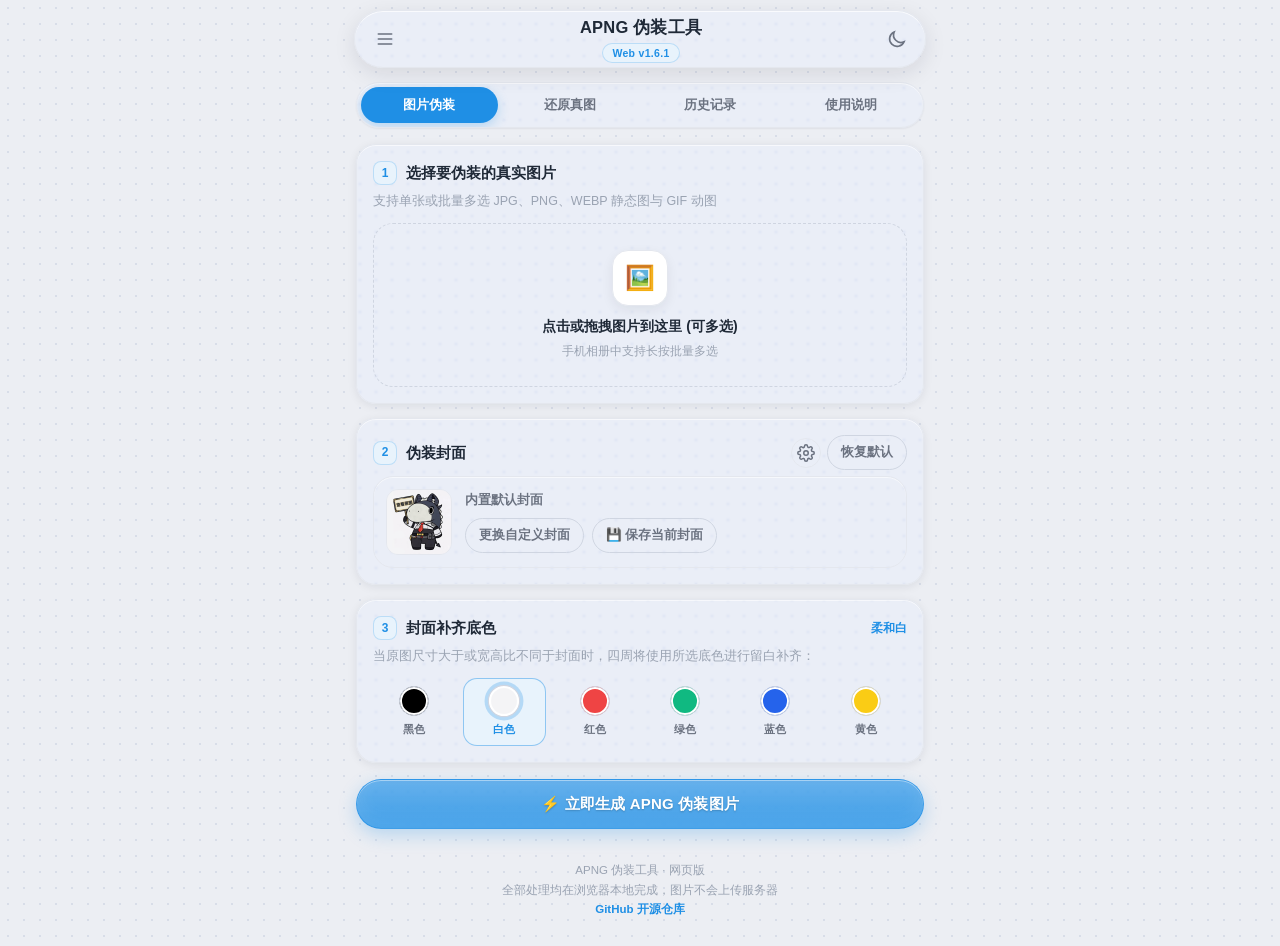
==== commit 148e6de5: "feat(web): 新增自由拼接，图片拼接页重组为三合一 - 新增自由拼接：自定义总图画布（预设 2K/4K/8K/16K），每图自由定位（X/Y/宽/高/角度/保持比例），预览直接拖动与 6 手柄" ====
--- a/web/index.html
+++ b/web/index.html
@@ -13,7 +13,7 @@
       document.documentElement.classList.toggle("dark", !!dark);
     })();
   </script>
-  <link rel="stylesheet" href="css/style.css?v=1.6.0.3">
+  <link rel="stylesheet" href="css/style.css?v=1.6.1.0">
 </head>
 <body>
 
@@ -26,7 +26,7 @@
       </button>
       <div class="app-head-center">
         <div class="app-title">APNG 伪装工具</div>
-        <div class="app-badge">Web v1.6.0</div>
+        <div class="app-badge">Web v1.6.1</div>
       </div>
       <div class="app-header-actions">
         <button id="btn-header-home" class="icon-btn" aria-label="回到主页" title="回到主页" hidden>
@@ -61,13 +61,16 @@
     </button>
     <button class="menu-item" data-tab="page-merge">
       <span class="menu-item-icon"><svg viewBox="0 0 24 24" width="18" height="18" fill="none" stroke="currentColor" stroke-width="2" stroke-linecap="round" stroke-linejoin="round"><rect x="3" y="3" width="7" height="18" rx="1.5"/><rect x="14" y="3" width="7" height="18" rx="1.5"/></svg></span>
-      <span class="menu-item-text"><strong>图片处理</strong><em>拼接 / 网格 / 九宫格切图 / 覆盖 / 证件照</em></span>
+      <span class="menu-item-text"><strong>图片处理</strong><em>九宫格切图 / 覆盖图 / 证件照</em></span>
     </button>
     <button class="menu-item" data-tab="page-classic">
       <span class="menu-item-icon"><svg viewBox="0 0 24 24" width="18" height="18" fill="none" stroke="currentColor" stroke-width="2" stroke-linecap="round" stroke-linejoin="round"><circle cx="12" cy="12" r="9"/><path d="M12 3a9 9 0 0 1 0 18z" fill="currentColor" stroke="none"/></svg></span>
       <span class="menu-item-text"><strong>经典幻影</strong><em>黑白幻影 / 光棱解码 / 多图阈值编码</em></span>
     </button>
-    <button class="menu-item" data-tab="page-md5">
+    <button class="menu-item" data-tab="page-free">
+      <span class="menu-item-icon"><svg viewBox="0 0 24 24" width="18" height="18" fill="none" stroke="currentColor" stroke-width="2" stroke-linecap="round" stroke-linejoin="round"><rect x="3" y="3" width="18" height="18" rx="2"/><path d="M3 9h18M9 3v18"/></svg></span>
+      <span class="menu-item-text"><strong>图片拼接</strong><em>图片拼接 / 网格拼接 / 自由拼接（自定义位置大小叠加）</em></span>
+    </button>    <button class="menu-item" data-tab="page-md5">
       <span class="menu-item-icon"><svg viewBox="0 0 24 24" width="18" height="18" fill="none" stroke="currentColor" stroke-width="2" stroke-linecap="round" stroke-linejoin="round"><path d="M14 3v6h6"/><path d="M14 3H6a2 2 0 0 0-2 2v14a2 2 0 0 0 2 2h12a2 2 0 0 0 2-2V9z"/><path d="M9 13h6M9 17h6"/></svg></span>
       <span class="menu-item-text"><strong>图片工具</strong><em>MD5 增改 / 图片压缩 / 格式转换</em></span>
     </button>
@@ -84,8 +87,6 @@
     <div class="tab-bar feature-bar" id="feature-tab-bar" hidden>
       <div class="feature-bar-title" id="txt-feature-name"><span class="feature-name-wrap"><span class="feature-name-emoji" id="txt-feature-emoji"></span><span id="txt-feature-text">功能</span></span></div>
       <div class="segmented feature-sub-tabs" id="merge-sub-tabs" hidden>
-        <button class="segmented-btn" data-sub="merge">图片拼接</button>
-        <button class="segmented-btn" data-sub="gridmerge">网格拼接</button>
         <button class="segmented-btn" data-sub="grid">九宫格切图</button>
         <button class="segmented-btn" data-sub="overlay">覆盖图片</button>
         <button class="segmented-btn" data-sub="idphoto">相片处理</button>
@@ -96,6 +97,9 @@
         <button class="segmented-btn" data-clsub="encode">光棱制作</button>
         <button class="segmented-btn" data-clsub="decode">光棱解码</button>
         <button class="segmented-btn" data-clsub="advanced">高级编码</button>
+        <button class="segmented-btn" data-freesub="merge">图片拼接</button>
+        <button class="segmented-btn" data-freesub="gridmerge">网格拼接</button>
+        <button class="segmented-btn" data-freesub="free">自由拼接</button>
       </div>
     </div>
   </div>
@@ -607,193 +611,10 @@
     <!-- PAGE 9: 图片处理（拼接 / 九宫格切图） -->
     <section id="page-merge" class="tab-page">
       <!-- 子面板 1: 图片拼接 -->
-      <div id="panel-merge-merge" class="merge-sub-panel">
-      <div class="card">
-        <div class="card-title"><span class="step-badge">1</span><span class="title-text">选择图片</span></div>
-        <div class="card-desc">支持 JPG、PNG、WEBP 等常见格式，可多选 / 多张拖入，按选择顺序拼接</div>
-        <div class="upload-box" id="box-merge-upload">
-          <input type="file" id="input-merge-image" accept="image/*" multiple style="display: none;">
-          <div class="upload-icon">🧩</div>
-          <div class="upload-text">点击或拖拽图片到这里 (可多选)</div>
-          <div class="upload-hint">拼接全程在本地浏览器完成，不上传任何服务器</div>
-          <img id="img-merge-preview" class="file-preview-img" alt="原图预览">
-        </div>
-        <div id="badge-merge-info" class="file-info-badge"></div>
-        <div id="merge-file-list" class="merge-file-list"></div>
-      </div>
-
-      <div class="card">
-        <div class="card-title"><span class="step-badge">2</span><span class="title-text">拼接设置</span></div>
-        <div class="segmented" id="merge-direction-group" role="group" aria-label="拼接方向">
-          <button class="segmented-btn active" data-dir="v">竖向拼接</button>
-          <button class="segmented-btn" data-dir="h">横向拼接</button>
-        </div>
-
-        <div class="ew-slider-row">
-          <span class="ew-slider-label">间距</span>
-          <input type="range" id="merge-slider-gap" class="ew-slider" min="0" max="200" step="1" value="0">
-          <span class="ew-slider-val" id="merge-val-gap">0px</span>
-        </div>
-        <div class="ew-slider-row">
-          <span class="ew-slider-label">边距</span>
-          <input type="range" id="merge-slider-margin" class="ew-slider" min="0" max="200" step="1" value="0">
-          <span class="ew-slider-val" id="merge-val-margin">0px</span>
-        </div>
-        <div class="ew-slider-row">
-          <span class="ew-slider-label">圆角</span>
-          <input type="range" id="merge-slider-radius" class="ew-slider" min="0" max="150" step="1" value="0">
-          <span class="ew-slider-val" id="merge-val-radius">0px</span>
-          <div class="segmented merge-radius-mode" id="merge-radius-mode-group" role="group" aria-label="圆角应用对象">
-            <button class="segmented-btn active" data-radius-mode="each">单图</button>
-            <button class="segmented-btn" data-radius-mode="whole">整图</button>
-          </div>
-        </div>
-
-        <div class="ew-slider-row">
-          <span class="ew-slider-label">背景</span>
-          <div class="merge-bg-row" id="merge-bg-group">
-            <button class="merge-bg-btn" data-bg="#FFFFFF" style="background:#FFFFFF;" title="白"></button>
-            <button class="merge-bg-btn" data-bg="#000000" style="background:#000000;" title="黑"></button>
-            <button class="merge-bg-btn" data-bg="#F5F5F5" style="background:#F5F5F5;" title="浅灰"></button>
-            <button class="merge-bg-btn" data-bg="#2B2B2B" style="background:#2B2B2B;" title="深灰"></button>
-            <button class="merge-bg-btn active" data-bg="transparent" style="background-image:linear-gradient(45deg,#ccc 25%,transparent 25%,transparent 75%,#ccc 75%),linear-gradient(45deg,#ccc 25%,transparent 25%,transparent 75%,#ccc 75%);background-size:8px 8px;background-position:0 0,4px 4px;" title="透明"></button>
-          </div>
-        </div>
-
-        <div class="card-desc" style="margin-top: 12px;">尺寸对齐（竖拼统一宽度 / 横拼统一高度）</div>
-        <div class="segmented" id="merge-unify-group" role="group" aria-label="尺寸对齐" style="margin-top: 6px;">
-          <button class="segmented-btn" data-unify="none">原始尺寸</button>
-          <button class="segmented-btn" data-unify="min">最小化</button>
-          <button class="segmented-btn active" data-unify="max">最大化</button>
-        </div>
-        <div class="card-desc" style="margin-top: 6px; font-size: 11.5px;">
-          最小化：以最小的宽度/高度为基准统一缩小，避免放大导致模糊；最大化：以最大的为基准统一放大，尺寸更整齐（分辨率接近时推荐）
-        </div>
-      </div>
-
-      <div class="card" id="card-merge-result" style="display: none;">
-        <div class="card-title">🧩 拼接预览</div>
-        <div class="card-desc" id="txt-merge-summary">调整参数实时更新</div>
-        <div class="merge-preview-frame">
-          <canvas id="canvas-merge-out" class="merge-preview-canvas" hidden></canvas>
-          <span class="chaos-preview-empty" id="merge-empty-out">待拼接</span>
-        </div>
-        <div class="action-row">
-          <button id="btn-merge-download" class="btn-primary-large" style="margin-top: 0;">💾 保存拼接图片</button>
-        </div>
-      </div>
-      </div>
+      
 
       <!-- 子面板 1.5: 网格拼接 -->
-      <div id="panel-merge-gridmerge" class="merge-sub-panel" hidden>
-        <div class="card">
-          <div class="card-title"><span class="step-badge">1</span><span class="title-text">选择图片</span></div>
-          <div class="card-desc">可多选 / 多张拖入，网格排列顺序 = 列表顺序（1→行优先填入），可拖拽调整</div>
-          <div class="upload-box" id="box-gm-upload">
-            <input type="file" id="input-gm-image" accept="image/*" multiple style="display: none;">
-            <div class="upload-icon">🔲</div>
-            <div class="upload-text">点击或拖拽图片到这里 (可多选)</div>
-            <div class="upload-hint">处理全程在本地浏览器完成，不上传任何服务器</div>
-            <img id="img-gm-preview" class="file-preview-img" alt="原图预览">
-          </div>
-          <div id="badge-gm-info" class="file-info-badge"></div>
-          <div id="gm-file-list" class="merge-file-list"></div>
-        </div>
-
-        <div class="card">
-          <div class="card-title"><span class="step-badge">2</span><span class="title-text">网格设置</span>
-            <span class="title-actions">
-              <div class="segmented merge-radius-mode" id="gm-orient-group" role="group" aria-label="切图方向">
-                <button class="segmented-btn active" data-orient="h">横切</button>
-                <button class="segmented-btn" data-orient="v">竖切</button>
-              </div>
-            </span>
-          </div>
-
-          <div class="card-desc">选择等分份数，再点击格子间的边缘合并出想要的拼版（L 形不可合并）</div>
-          <div class="segmented" id="gm-divide-group" role="group" aria-label="等分份数">
-            <button class="segmented-btn" data-divide="2">2 份</button>
-            <button class="segmented-btn" data-divide="4">4 份</button>
-            <button class="segmented-btn active" data-divide="6">6 份</button>
-            <button class="segmented-btn" data-divide="8">8 份</button>
-            <button class="segmented-btn" data-divide="9">9 份</button>
-            <button class="segmented-btn" data-divide="16">16 份</button>
-          </div>
-
-          <div class="gm-editor-wrap" id="gm-editor-wrap">
-            <div class="gm-mode-row">
-              <div class="segmented merge-radius-mode" id="gm-tool-group" role="group" aria-label="编辑模式">
-                <button class="segmented-btn active" data-tool="merge">合并模式</button>
-                <button class="segmented-btn" data-tool="split">细分模式</button>
-              </div>
-              <span class="gm-mode-hint" id="txt-gm-mode-hint">先点一个块，再点相邻块合并</span>
-            </div>
-            <div id="gm-editor-grid" class="gm-editor-grid"></div>
-            <div id="gm-split-pop" class="gm-split-pop" hidden></div>
-            <div class="gm-editor-tip"><button type="button" id="btn-gm-undo" class="gm-reset-btn">撤回</button> · <button type="button" id="btn-gm-reset" class="gm-reset-btn">重置布局</button></div>
-          </div>
-
-          <div class="ew-slider-row">
-            <span class="ew-slider-label">间距</span>
-            <input type="range" id="gm-slider-gap" class="ew-slider" min="0" max="100" step="1" value="0">
-            <span class="ew-slider-val" id="gm-val-gap">0px</span>
-          </div>
-          <div class="ew-slider-row">
-            <span class="ew-slider-label">外边框</span>
-            <input type="range" id="gm-slider-margin" class="ew-slider" min="0" max="100" step="1" value="0">
-            <span class="ew-slider-val" id="gm-val-margin">0px</span>
-          </div>
-          <div class="ew-slider-row">
-            <span class="ew-slider-label">圆角</span>
-            <input type="range" id="gm-slider-radius" class="ew-slider" min="0" max="100" step="1" value="0">
-            <span class="ew-slider-val" id="gm-val-radius">0px</span>
-          </div>
-
-          <div class="ew-slider-row">
-            <span class="ew-slider-label">背景</span>
-            <div class="merge-bg-row" id="gm-bg-group">
-              <button class="merge-bg-btn active" data-bg="#FFFFFF" style="background:#FFFFFF;" title="白"></button>
-              <button class="merge-bg-btn" data-bg="#000000" style="background:#000000;" title="黑"></button>
-              <button class="merge-bg-btn" data-bg="#F5F5F5" style="background:#F5F5F5;" title="浅灰"></button>
-              <button class="merge-bg-btn" data-bg="#2B2B2B" style="background:#2B2B2B;" title="深灰"></button>
-              <button class="merge-bg-btn" data-bg="transparent" style="background-image:linear-gradient(45deg,#ccc 25%,transparent 25%,transparent 75%,#ccc 75%),linear-gradient(45deg,#ccc 25%,transparent 25%,transparent 75%,#ccc 75%);background-size:8px 8px;background-position:0 0,4px 4px;" title="透明"></button>
-            </div>
-          </div>
-
-          <div class="ew-slider-row">
-            <span class="ew-slider-label">裁切</span>
-            <div class="merge-bg-row">
-              <div class="segmented merge-radius-mode" id="gm-fit-group" role="group" aria-label="填充方式">
-                <button class="segmented-btn active" data-fit="cover">填满裁切</button>
-                <button class="segmented-btn" data-fit="contain">完整留白</button>
-              </div>
-            </div>
-          </div>
-          <div class="card-desc" style="margin-top: 8px; font-size: 11.5px;">
-            填满裁切：每格等大，图片放大裁掉超出部分（格子整齐）；完整留白：图片完整显示，在格内居中留空
-          </div>
-
-          <div class="ov-text-row" style="margin-top: 12px;">
-            <span class="ew-slider-label">输出宽度</span>
-            <div class="ov-px-row">
-              <input type="number" id="gm-out-width" class="ov-px-input" min="0" step="1" placeholder="自动">
-              <span class="ov-px-x">px（0 或留空 = 按图片自动）</span>
-            </div>
-          </div>
-        </div>
-
-        <div class="card" id="card-gm-result" style="display: none;">
-          <div class="card-title">🔲 网格拼接预览</div>
-          <div class="card-desc" id="txt-gm-summary">调整参数实时更新</div>
-          <div class="merge-preview-frame">
-            <canvas id="canvas-gm-out" class="merge-preview-canvas" hidden></canvas>
-            <span class="chaos-preview-empty" id="gm-empty-out">待拼接</span>
-          </div>
-          <div class="action-row">
-            <button id="btn-gm-download" class="btn-primary-large" style="margin-top: 0;">💾 保存拼接图片</button>
-          </div>
-        </div>
-      </div>
+      
 
       <!-- 子面板 2: 九宫格切图 -->
       <div id="panel-merge-grid" class="merge-sub-panel" hidden>
@@ -1054,7 +875,266 @@
     </section>
 
     <!-- PAGE 11: 图片工具（MD5 / 压缩 / 转换） -->
-    <section id="page-md5" class="tab-page">
+        <!-- PAGE 13: 自由拼接（自定义每图位置与大小的画布拼接） -->
+    <section id="page-free" class="tab-page">
+
+            <div id="panel-free-free" class="merge-sub-panel" hidden>
+<div class="card">
+        <div class="card-title"><span class="step-badge">1</span><span class="title-text">总图画布</span></div>
+        <div class="ew-slider-row">
+          <span class="ew-slider-label">画布宽</span>
+          <input type="range" id="free-slider-w" class="ew-slider" min="200" max="7680" step="20" value="3840">
+          <input type="number" id="free-num-w" class="ew-num" min="100" max="10000" step="1" value="3840">
+        </div>
+        <div class="ew-slider-row">
+          <span class="ew-slider-label">画布高</span>
+          <input type="range" id="free-slider-h" class="ew-slider" min="200" max="7680" step="20" value="2160">
+          <input type="number" id="free-num-h" class="ew-num" min="100" max="10000" step="1" value="2160">
+        </div>
+        <div class="card-desc" style="margin-top: 8px;">总图尺寸（px）。图片可以叠加、超出画布的部分会被裁掉。</div>
+          <div class="ew-slider-row" style="flex-wrap: wrap; gap: 8px;">
+            <span class="ew-slider-label">预设</span>
+            <div class="segmented merge-radius-mode" id="free-preset-group" role="group" aria-label="画布预设">
+              <button class="segmented-btn" data-w="2560" data-h="1440">2K</button>
+              <button class="segmented-btn" data-w="3840" data-h="2160">4K</button>
+              <button class="segmented-btn" data-w="7680" data-h="4320">8K</button>
+              <button class="segmented-btn" data-w="15360" data-h="8640">16K</button>
+            </div>
+          </div>
+      </div>
+
+      <div class="card">
+        <div class="card-title"><span class="step-badge">2</span><span class="title-text">导入图片并布置</span></div>
+        <div class="upload-box" id="free-drop-box">
+          <input type="file" id="input-free-files" accept="image/*" multiple style="display: none;">
+          <div class="upload-icon">🧩</div>
+          <div class="upload-text">点击或拖拽图片到这里</div>
+          <div class="upload-hint">支持多选；导入后按默认布局排列，可逐张自定义位置与大小</div>
+        </div>
+        <div id="free-layer-list"></div>
+      </div>
+
+      <div class="card">
+        <div class="card-title"><span class="step-badge">3</span><span class="title-text">生成</span></div>
+        <div class="action-row" style="margin-top: 4px;">
+          <button id="btn-free-run" class="btn-primary-large" style="margin-top: 0;">🧩 生成自由拼接图</button>
+        </div>
+      </div>
+
+      <div class="card" id="card-free-result" style="display: none;">
+        <div class="card-title">🧩 生成完成</div>
+        <div class="card-desc" id="txt-free-summary"></div>
+        <div class="merge-preview-frame">
+          <canvas id="canvas-free-out" class="merge-preview-canvas" hidden></canvas>
+        </div>
+        <div class="action-row" style="margin-top: 12px;">
+          <button id="btn-free-download" class="btn-primary-large" style="margin-top: 0;">💾 保存成品图</button>
+        </div>
+      </div>
+          </div>
+    
+      <!-- 图片拼接（自图片处理移入） -->
+      <div id="panel-free-merge" class="merge-sub-panel">
+      <div class="card">
+        <div class="card-title"><span class="step-badge">1</span><span class="title-text">选择图片</span></div>
+        <div class="card-desc">支持 JPG、PNG、WEBP 等常见格式，可多选 / 多张拖入，按选择顺序拼接</div>
+        <div class="upload-box" id="box-merge-upload">
+          <input type="file" id="input-merge-image" accept="image/*" multiple style="display: none;">
+          <div class="upload-icon">🧩</div>
+          <div class="upload-text">点击或拖拽图片到这里 (可多选)</div>
+          <div class="upload-hint">拼接全程在本地浏览器完成，不上传任何服务器</div>
+          <img id="img-merge-preview" class="file-preview-img" alt="原图预览">
+        </div>
+        <div id="badge-merge-info" class="file-info-badge"></div>
+        <div id="merge-file-list" class="merge-file-list"></div>
+      </div>
+
+      <div class="card">
+        <div class="card-title"><span class="step-badge">2</span><span class="title-text">拼接设置</span></div>
+        <div class="segmented" id="merge-direction-group" role="group" aria-label="拼接方向">
+          <button class="segmented-btn active" data-dir="v">竖向拼接</button>
+          <button class="segmented-btn" data-dir="h">横向拼接</button>
+        </div>
+
+        <div class="ew-slider-row">
+          <span class="ew-slider-label">间距</span>
+          <input type="range" id="merge-slider-gap" class="ew-slider" min="0" max="200" step="1" value="0">
+          <span class="ew-slider-val" id="merge-val-gap">0px</span>
+        </div>
+        <div class="ew-slider-row">
+          <span class="ew-slider-label">边距</span>
+          <input type="range" id="merge-slider-margin" class="ew-slider" min="0" max="200" step="1" value="0">
+          <span class="ew-slider-val" id="merge-val-margin">0px</span>
+        </div>
+        <div class="ew-slider-row">
+          <span class="ew-slider-label">圆角</span>
+          <input type="range" id="merge-slider-radius" class="ew-slider" min="0" max="150" step="1" value="0">
+          <span class="ew-slider-val" id="merge-val-radius">0px</span>
+          <div class="segmented merge-radius-mode" id="merge-radius-mode-group" role="group" aria-label="圆角应用对象">
+            <button class="segmented-btn active" data-radius-mode="each">单图</button>
+            <button class="segmented-btn" data-radius-mode="whole">整图</button>
+          </div>
+        </div>
+
+        <div class="ew-slider-row">
+          <span class="ew-slider-label">背景</span>
+          <div class="merge-bg-row" id="merge-bg-group">
+            <button class="merge-bg-btn" data-bg="#FFFFFF" style="background:#FFFFFF;" title="白"></button>
+            <button class="merge-bg-btn" data-bg="#000000" style="background:#000000;" title="黑"></button>
+            <button class="merge-bg-btn" data-bg="#F5F5F5" style="background:#F5F5F5;" title="浅灰"></button>
+            <button class="merge-bg-btn" data-bg="#2B2B2B" style="background:#2B2B2B;" title="深灰"></button>
+            <button class="merge-bg-btn active" data-bg="transparent" style="background-image:linear-gradient(45deg,#ccc 25%,transparent 25%,transparent 75%,#ccc 75%),linear-gradient(45deg,#ccc 25%,transparent 25%,transparent 75%,#ccc 75%);background-size:8px 8px;background-position:0 0,4px 4px;" title="透明"></button>
+          </div>
+        </div>
+
+        <div class="card-desc" style="margin-top: 12px;">尺寸对齐（竖拼统一宽度 / 横拼统一高度）</div>
+        <div class="segmented" id="merge-unify-group" role="group" aria-label="尺寸对齐" style="margin-top: 6px;">
+          <button class="segmented-btn" data-unify="none">原始尺寸</button>
+          <button class="segmented-btn" data-unify="min">最小化</button>
+          <button class="segmented-btn active" data-unify="max">最大化</button>
+        </div>
+        <div class="card-desc" style="margin-top: 6px; font-size: 11.5px;">
+          最小化：以最小的宽度/高度为基准统一缩小，避免放大导致模糊；最大化：以最大的为基准统一放大，尺寸更整齐（分辨率接近时推荐）
+        </div>
+      </div>
+
+      <div class="card" id="card-merge-result" style="display: none;">
+        <div class="card-title">🧩 拼接预览</div>
+        <div class="card-desc" id="txt-merge-summary">调整参数实时更新</div>
+        <div class="merge-preview-frame">
+          <canvas id="canvas-merge-out" class="merge-preview-canvas" hidden></canvas>
+          <span class="chaos-preview-empty" id="merge-empty-out">待拼接</span>
+        </div>
+        <div class="action-row">
+          <button id="btn-merge-download" class="btn-primary-large" style="margin-top: 0;">💾 保存拼接图片</button>
+        </div>
+      </div>
+      </div>
+      <!-- 网格拼接（自图片处理移入） -->
+      <div id="panel-free-gridmerge" class="merge-sub-panel" hidden>
+        <div class="card">
+          <div class="card-title"><span class="step-badge">1</span><span class="title-text">选择图片</span></div>
+          <div class="card-desc">可多选 / 多张拖入，网格排列顺序 = 列表顺序（1→行优先填入），可拖拽调整</div>
+          <div class="upload-box" id="box-gm-upload">
+            <input type="file" id="input-gm-image" accept="image/*" multiple style="display: none;">
+            <div class="upload-icon">🔲</div>
+            <div class="upload-text">点击或拖拽图片到这里 (可多选)</div>
+            <div class="upload-hint">处理全程在本地浏览器完成，不上传任何服务器</div>
+            <img id="img-gm-preview" class="file-preview-img" alt="原图预览">
+          </div>
+          <div id="badge-gm-info" class="file-info-badge"></div>
+          <div id="gm-file-list" class="merge-file-list"></div>
+        </div>
+
+        <div class="card">
+          <div class="card-title"><span class="step-badge">2</span><span class="title-text">网格设置</span>
+            <span class="title-actions">
+              <div class="segmented merge-radius-mode" id="gm-orient-group" role="group" aria-label="切图方向">
+                <button class="segmented-btn active" data-orient="h">横切</button>
+                <button class="segmented-btn" data-orient="v">竖切</button>
+              </div>
+            </span>
+          </div>
+
+          <div class="card-desc">选择等分份数，再点击格子间的边缘合并出想要的拼版（L 形不可合并）</div>
+          <div class="segmented" id="gm-divide-group" role="group" aria-label="等分份数">
+            <button class="segmented-btn" data-divide="2">2 份</button>
+            <button class="segmented-btn" data-divide="4">4 份</button>
+            <button class="segmented-btn active" data-divide="6">6 份</button>
+            <button class="segmented-btn" data-divide="8">8 份</button>
+            <button class="segmented-btn" data-divide="9">9 份</button>
+            <button class="segmented-btn" data-divide="16">16 份</button>
+          </div>
+
+          <div class="gm-editor-wrap" id="gm-editor-wrap">
+            <div class="gm-mode-row">
+              <div class="segmented merge-radius-mode" id="gm-tool-group" role="group" aria-label="编辑模式">
+                <button class="segmented-btn active" data-tool="merge">合并模式</button>
+                <button class="segmented-btn" data-tool="split">细分模式</button>
+              </div>
+              <span class="gm-mode-hint" id="txt-gm-mode-hint">先点一个块，再点相邻块合并</span>
+            </div>
+            <div id="gm-editor-grid" class="gm-editor-grid"></div>
+            <div id="gm-split-pop" class="gm-split-pop" hidden></div>
+            <div class="gm-editor-tip"><button type="button" id="btn-gm-undo" class="gm-reset-btn">撤回</button> · <button type="button" id="btn-gm-reset" class="gm-reset-btn">重置布局</button></div>
+          </div>
+
+          <div class="ew-slider-row">
+            <span class="ew-slider-label">间距</span>
+            <input type="range" id="gm-slider-gap" class="ew-slider" min="0" max="100" step="1" value="0">
+            <span class="ew-slider-val" id="gm-val-gap">0px</span>
+          </div>
+          <div class="ew-slider-row">
+            <span class="ew-slider-label">外边框</span>
+            <input type="range" id="gm-slider-margin" class="ew-slider" min="0" max="100" step="1" value="0">
+            <span class="ew-slider-val" id="gm-val-margin">0px</span>
+          </div>
+          <div class="ew-slider-row">
+            <span class="ew-slider-label">圆角</span>
+            <input type="range" id="gm-slider-radius" class="ew-slider" min="0" max="100" step="1" value="0">
+            <span class="ew-slider-val" id="gm-val-radius">0px</span>
+          </div>
+
+          <div class="ew-slider-row">
+            <span class="ew-slider-label">背景</span>
+            <div class="merge-bg-row" id="gm-bg-group">
+              <button class="merge-bg-btn active" data-bg="#FFFFFF" style="background:#FFFFFF;" title="白"></button>
+              <button class="merge-bg-btn" data-bg="#000000" style="background:#000000;" title="黑"></button>
+              <button class="merge-bg-btn" data-bg="#F5F5F5" style="background:#F5F5F5;" title="浅灰"></button>
+              <button class="merge-bg-btn" data-bg="#2B2B2B" style="background:#2B2B2B;" title="深灰"></button>
+              <button class="merge-bg-btn" data-bg="transparent" style="background-image:linear-gradient(45deg,#ccc 25%,transparent 25%,transparent 75%,#ccc 75%),linear-gradient(45deg,#ccc 25%,transparent 25%,transparent 75%,#ccc 75%);background-size:8px 8px;background-position:0 0,4px 4px;" title="透明"></button>
+            </div>
+          </div>
+
+          <div class="ew-slider-row">
+            <span class="ew-slider-label">裁切</span>
+            <div class="merge-bg-row">
+              <div class="segmented merge-radius-mode" id="gm-fit-group" role="group" aria-label="填充方式">
+                <button class="segmented-btn active" data-fit="cover">填满裁切</button>
+                <button class="segmented-btn" data-fit="contain">完整留白</button>
+                <button class="segmented-btn" data-fit="stretch">铺满拉伸</button>
+              </div>
+            </div>
+          </div>
+          <div class="card-desc" style="margin-top: 8px; font-size: 11.5px;">
+            填满裁切：每格等大，图片放大裁掉超出部分（格子整齐）；完整留白：图片完整显示，在格内居中留空
+          </div>
+          <div class="gm-bulk-bar" id="gm-bulk-bar" hidden>
+            <span class="ew-slider-label" id="txt-gm-selcount">已选 0 张</span>
+            <select class="merge-file-fit" id="gm-bulk-fit">
+              <option value="follow">跟随全局</option>
+              <option value="cover">填满裁切</option>
+              <option value="contain">完整留白</option>
+              <option value="stretch">铺满拉伸</option>
+            </select>
+            <button id="btn-gm-select-all" class="btn-outline" style="flex: 0 0 auto; padding: 6px 14px;">全选</button>
+            <button id="btn-gm-bulk-apply" class="btn-outline" style="flex: 0 0 auto; padding: 6px 14px;">应用到选中</button>
+            <button id="btn-gm-clear-sel" class="btn-outline" style="flex: 0 0 auto; padding: 6px 14px;">取消选择</button>
+          </div>
+
+          <div class="ov-text-row" style="margin-top: 12px;">
+            <span class="ew-slider-label">输出宽度</span>
+            <div class="ov-px-row">
+              <input type="number" id="gm-out-width" class="ov-px-input" min="0" step="1" placeholder="自动">
+              <span class="ov-px-x">px（0 或留空 = 按图片自动）</span>
+            </div>
+          </div>
+        </div>
+
+        <div class="card" id="card-gm-result" style="display: none;">
+          <div class="card-title">🔲 网格拼接预览</div>
+          <div class="card-desc" id="txt-gm-summary">调整参数实时更新</div>
+          <div class="merge-preview-frame">
+            <canvas id="canvas-gm-out" class="merge-preview-canvas" hidden></canvas>
+            <span class="chaos-preview-empty" id="gm-empty-out">待拼接</span>
+          </div>
+          <div class="action-row">
+            <button id="btn-gm-download" class="btn-primary-large" style="margin-top: 0;">💾 保存拼接图片</button>
+          </div>
+        </div>
+      </div>
+    </section>
+<section id="page-md5" class="tab-page">
 
       <!-- 子面板 1: MD5 哈希 -->
       <div id="panel-md5-hash" class="merge-sub-panel">
@@ -1550,7 +1630,7 @@
 <script src="js/MiniZlib.js"></script>
 <script src="js/default_cover.js"></script>
 <script src="js/ew_watermarks.js"></script>
-<script src="js/app.js?v=1.6.0.3"></script>
+<script src="js/app.js?v=1.6.1.0"></script>
 
 </body>
 </html>
--- a/web/css/style.css
+++ b/web/css/style.css
@@ -2506,3 +2506,35 @@
   margin-top: 10px;
 }
 .pe-toggles-row .meta-toggle { margin: 0; }
+/* 列表行内的每图裁切下拉 */
+.merge-file-fit {
+  flex: 0 0 auto;
+  max-width: 96px;
+  padding: 3px 6px;
+  font-size: 12px;
+  border: 1px solid var(--border);
+  border-radius: 8px;
+  background: var(--glass);
+  color: var(--text);
+}
+/* 网格拼接：批量裁切操作条 */
+.gm-bulk-bar {
+  display: flex;
+  align-items: center;
+  gap: 10px;
+  flex-wrap: wrap;
+  margin: 10px 0 6px;
+  padding: 8px 12px;
+  border: 1px solid var(--border);
+  border-radius: var(--radius);
+  background: var(--glass);
+}
+.gm-bulk-bar .meta-toggle { margin: 0; }
+.gm-row-check { flex: 0 0 auto; margin-right: 2px; }
+
+/* 自由拼接：预览边框直角（无圆角） */
+#page-free .merge-preview-frame { border-radius: 0; }
+#page-free .merge-preview-canvas { border-radius: 0; }
+
+/* 自由拼接：图层列表行内换行（角度第二行） */
+#free-layer-list .merge-file-item { flex-wrap: wrap; }
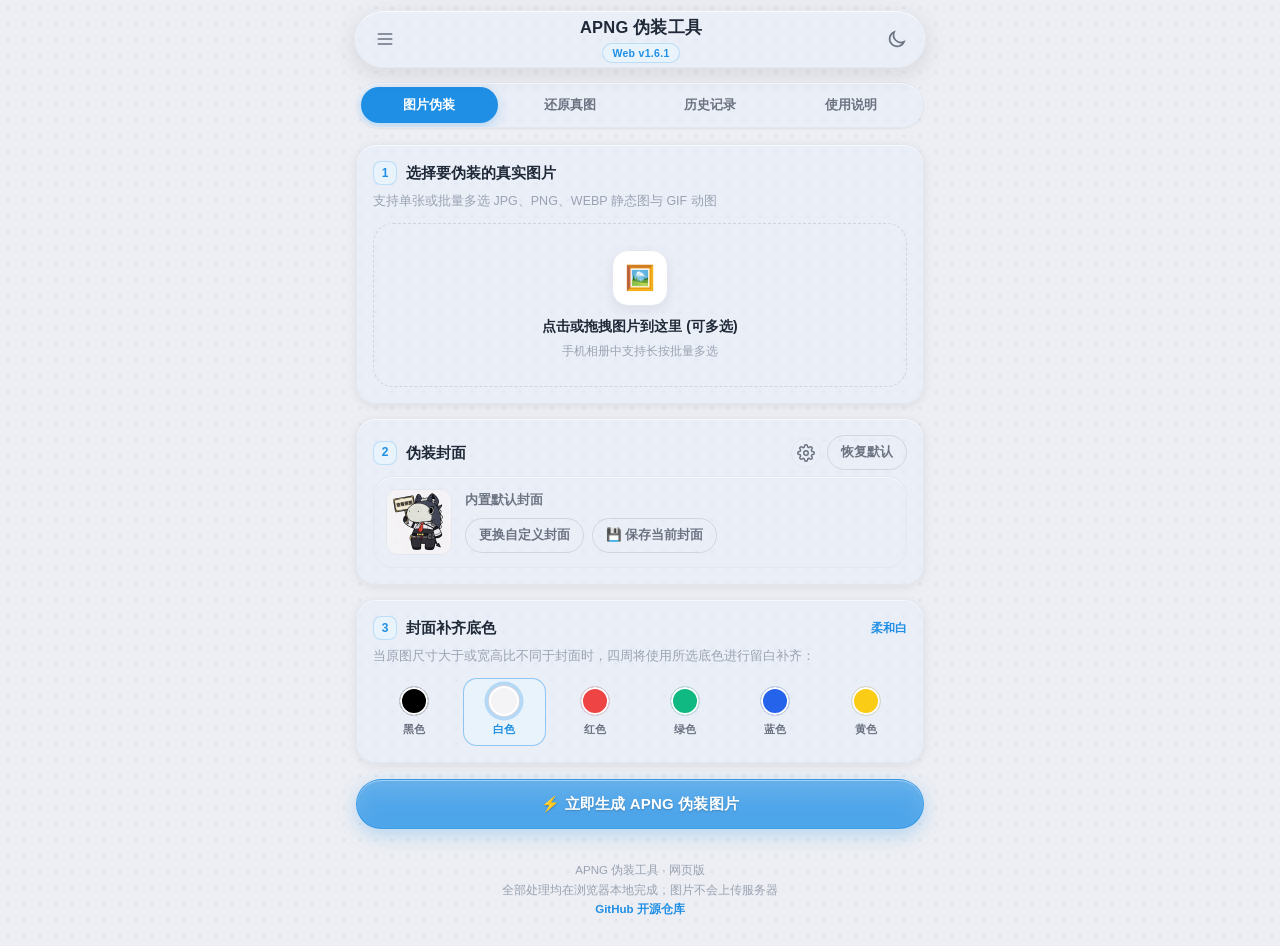
==== commit f1272504: "fix(web): 更多功能菜单在小屏手机上显示不全且无法滚动 - 菜单限制最大高度并按视口内部滚动，滚动不再外溢到背后页面 - 小屏与矮屏（含横屏）宽度贴合屏幕、条目间距压缩，保证全部功能可滑到 -" ====
--- a/web/index.html
+++ b/web/index.html
@@ -13,7 +13,7 @@
       document.documentElement.classList.toggle("dark", !!dark);
     })();
   </script>
-  <link rel="stylesheet" href="css/style.css?v=1.6.1.0">
+  <link rel="stylesheet" href="css/style.css?v=1.6.1.1">
 </head>
 <body>
 
@@ -1630,7 +1630,7 @@
 <script src="js/MiniZlib.js"></script>
 <script src="js/default_cover.js"></script>
 <script src="js/ew_watermarks.js"></script>
-<script src="js/app.js?v=1.6.1.0"></script>
+<script src="js/app.js?v=1.6.1.1"></script>
 
 </body>
 </html>
--- a/web/css/style.css
+++ b/web/css/style.css
@@ -251,6 +251,14 @@
   left: 50%;
   transform: translateX(-50%);
   width: min(92%, 430px);
+  /* 屏幕矮/手机：限制高度并允许内部滚动，避免菜单超出屏幕且滑不动 */
+  max-height: calc(100vh - 78px);
+  max-height: calc(100dvh - 78px);
+  overflow-y: auto;
+  overflow-x: hidden;
+  -webkit-overflow-scrolling: touch;
+  overscroll-behavior: contain;
+  touch-action: pan-y;
   background: var(--glass-strong);
   -webkit-backdrop-filter: saturate(180%) blur(var(--glass-blur));
   backdrop-filter: saturate(180%) blur(var(--glass-blur));
@@ -258,6 +266,7 @@
   border-radius: var(--radius);
   box-shadow: var(--shadow-md);
   padding: 8px;
+  padding-bottom: calc(8px + env(safe-area-inset-bottom, 0px));
   z-index: 120;
   display: flex;
   flex-direction: column;
@@ -266,6 +275,7 @@
 }
 
 .menu-sheet[hidden] { display: none; }
+
 
 @keyframes menu-in {
   from { opacity: 0; transform: translateX(-50%) translateY(-8px) scale(.98); }
@@ -2538,3 +2548,24 @@
 
 /* 自由拼接：图层列表行内换行（角度第二行） */
 #free-layer-list .merge-file-item { flex-wrap: wrap; }
+
+/* 小屏手机 & 矮屏（横屏）：菜单铺满可用高度，条目压缩一点，保证 8 个功能都能滑到 */
+@media (max-width: 520px), (max-height: 560px) {
+  .menu-sheet {
+    top: 60px;
+    width: calc(100% - 20px);
+    max-height: calc(100dvh - 68px);
+    padding: 6px;
+  }
+  .menu-item {
+    padding: 9px 10px;
+    gap: 10px;
+  }
+  .menu-item-icon {
+    width: 32px;
+    height: 32px;
+    border-radius: 9px;
+  }
+  .menu-item-text strong { font-size: 13px; }
+  .menu-item-text em { font-size: 11px; }
+}
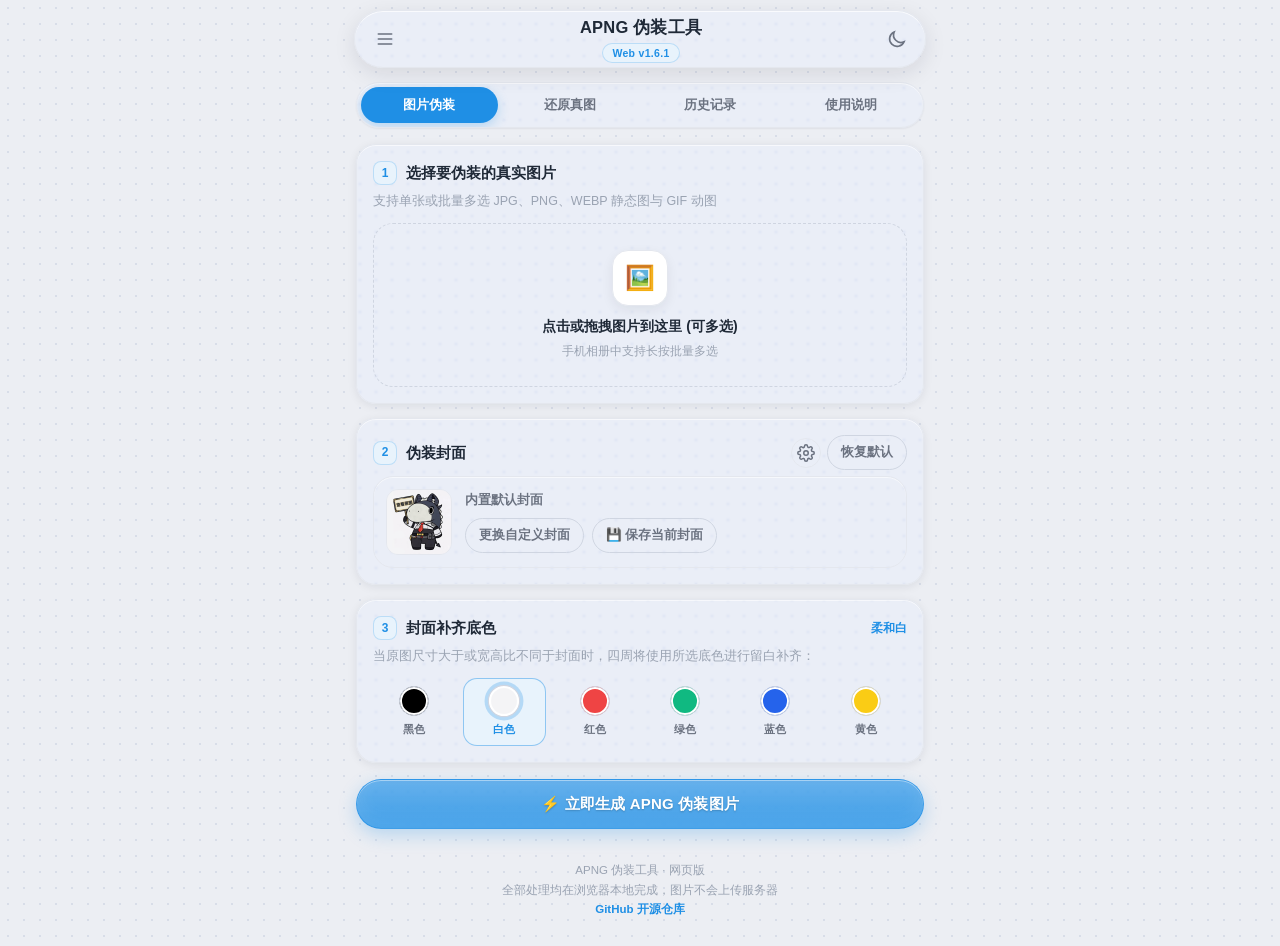
==== commit ac75afe9: "refactor(web): 拆解动图移入图片处理作为子功能" ====
--- a/web/index.html
+++ b/web/index.html
@@ -13,7 +13,7 @@
       document.documentElement.classList.toggle("dark", !!dark);
     })();
   </script>
-  <link rel="stylesheet" href="css/style.css?v=1.6.1.1">
+  <link rel="stylesheet" href="css/style.css?v=1.6.1.3">
 </head>
 <body>
 
@@ -43,10 +43,6 @@
   <!-- 更多功能菜单 -->
   <div id="menu-more" class="menu-sheet" hidden>
     <div class="menu-sheet-title">更多功能</div>
-    <button class="menu-item" data-tab="page-split">
-      <span class="menu-item-icon"><svg viewBox="0 0 24 24" width="18" height="18" fill="none" stroke="currentColor" stroke-width="2" stroke-linecap="round"><rect x="3" y="3" width="18" height="18" rx="2"/><path d="M9 3v18M15 3v18"/></svg></span>
-      <span class="menu-item-text"><strong>拆解动图</strong><em>把 GIF 逐帧拆成 PNG</em></span>
-    </button>
     <button class="menu-item" data-tab="page-chaos">
       <span class="menu-item-icon"><svg viewBox="0 0 24 24" width="18" height="18" fill="none" stroke="currentColor" stroke-width="2" stroke-linecap="round"><path d="M4 4h6v6H4zM14 4h6v6h-6zM4 14h6v6H4zM14 14h6v6h-6z"/></svg></span>
       <span class="menu-item-text"><strong>图片混淆</strong><em>曲线置换混淆，可无损还原</em></span>
@@ -61,7 +57,7 @@
     </button>
     <button class="menu-item" data-tab="page-merge">
       <span class="menu-item-icon"><svg viewBox="0 0 24 24" width="18" height="18" fill="none" stroke="currentColor" stroke-width="2" stroke-linecap="round" stroke-linejoin="round"><rect x="3" y="3" width="7" height="18" rx="1.5"/><rect x="14" y="3" width="7" height="18" rx="1.5"/></svg></span>
-      <span class="menu-item-text"><strong>图片处理</strong><em>九宫格切图 / 覆盖图 / 证件照</em></span>
+      <span class="menu-item-text"><strong>图片处理</strong><em>拆解动图 / 九宫格切图 / 覆盖图 / 证件照</em></span>
     </button>
     <button class="menu-item" data-tab="page-classic">
       <span class="menu-item-icon"><svg viewBox="0 0 24 24" width="18" height="18" fill="none" stroke="currentColor" stroke-width="2" stroke-linecap="round" stroke-linejoin="round"><circle cx="12" cy="12" r="9"/><path d="M12 3a9 9 0 0 1 0 18z" fill="currentColor" stroke="none"/></svg></span>
@@ -87,6 +83,7 @@
     <div class="tab-bar feature-bar" id="feature-tab-bar" hidden>
       <div class="feature-bar-title" id="txt-feature-name"><span class="feature-name-wrap"><span class="feature-name-emoji" id="txt-feature-emoji"></span><span id="txt-feature-text">功能</span></span></div>
       <div class="segmented feature-sub-tabs" id="merge-sub-tabs" hidden>
+        <button class="segmented-btn" data-sub="split">拆解动图</button>
         <button class="segmented-btn" data-sub="grid">九宫格切图</button>
         <button class="segmented-btn" data-sub="overlay">覆盖图片</button>
         <button class="segmented-btn" data-sub="idphoto">相片处理</button>
@@ -282,32 +279,6 @@
       </div>
     </section>
 
-    <!-- PAGE 3: 拆解动图 -->
-    <section id="page-split" class="tab-page">
-      <div class="card">
-        <div class="card-title"><span class="step-badge">1</span><span class="title-text">拆解 GIF 动图</span></div>
-        <div class="card-desc">将 GIF 动图逐帧拆解为 PNG 图片，可一键保存全部帧</div>
-        <div class="upload-box" id="box-split-upload">
-          <input type="file" id="input-split-images" accept="image/gif,.gif" multiple style="display: none;">
-          <div class="upload-icon">🎞️</div>
-          <div class="upload-text">点击或拖拽 GIF 动图到这里</div>
-          <div class="upload-hint">支持一次性选择多个 GIF 动图批量拆解</div>
-          <img id="img-split-src-preview" class="file-preview-img" alt="动图预览">
-        </div>
-        <div id="badge-split-info" class="file-info-badge"></div>
-      </div>
-
-      <button id="btn-do-split" class="btn-primary-large">✂️ 立即拆解 GIF 动图</button>
-
-      <div id="card-split-result" class="card result-card">
-        <div class="card-title" id="txt-split-title">✂️ 动图拆解完成</div>
-        <div id="split-frame-grid" class="split-frame-grid"></div>
-        <div id="txt-split-summary" class="card-desc" style="margin-top: 10px; margin-bottom: 0;"></div>
-        <div class="action-row">
-          <button id="btn-download-split" class="btn-primary-large" style="margin-top: 0;">💾 一键保存全部帧</button>
-        </div>
-      </div>
-    </section>
 
     <!-- PAGE 4: 历史记录 -->
     <section id="page-history" class="tab-page">
@@ -617,6 +588,32 @@
       
 
       <!-- 子面板 2: 九宫格切图 -->
+      <div id="panel-merge-split" class="merge-sub-panel" hidden>
+      <div class="card">
+        <div class="card-title"><span class="step-badge">1</span><span class="title-text">拆解 GIF 动图</span></div>
+        <div class="card-desc">将 GIF 动图逐帧拆解为 PNG 图片，可一键保存全部帧</div>
+        <div class="upload-box" id="box-split-upload">
+          <input type="file" id="input-split-images" accept="image/gif,.gif" multiple style="display: none;">
+          <div class="upload-icon">🎞️</div>
+          <div class="upload-text">点击或拖拽 GIF 动图到这里</div>
+          <div class="upload-hint">支持一次性选择多个 GIF 动图批量拆解</div>
+          <img id="img-split-src-preview" class="file-preview-img" alt="动图预览">
+        </div>
+        <div id="badge-split-info" class="file-info-badge"></div>
+      </div>
+
+      <button id="btn-do-split" class="btn-primary-large">✂️ 立即拆解 GIF 动图</button>
+
+      <div id="card-split-result" class="card result-card">
+        <div class="card-title" id="txt-split-title">✂️ 动图拆解完成</div>
+        <div id="split-frame-grid" class="split-frame-grid"></div>
+        <div id="txt-split-summary" class="card-desc" style="margin-top: 10px; margin-bottom: 0;"></div>
+        <div class="action-row">
+          <button id="btn-download-split" class="btn-primary-large" style="margin-top: 0;">💾 一键保存全部帧</button>
+        </div>
+      </div>
+    </div>
+
       <div id="panel-merge-grid" class="merge-sub-panel" hidden>
         <div class="card">
           <div class="card-title"><span class="step-badge">1</span><span class="title-text">选择图片</span></div>
@@ -1630,7 +1627,7 @@
 <script src="js/MiniZlib.js"></script>
 <script src="js/default_cover.js"></script>
 <script src="js/ew_watermarks.js"></script>
-<script src="js/app.js?v=1.6.1.1"></script>
+<script src="js/app.js?v=1.6.1.3"></script>
 
 </body>
 </html>
